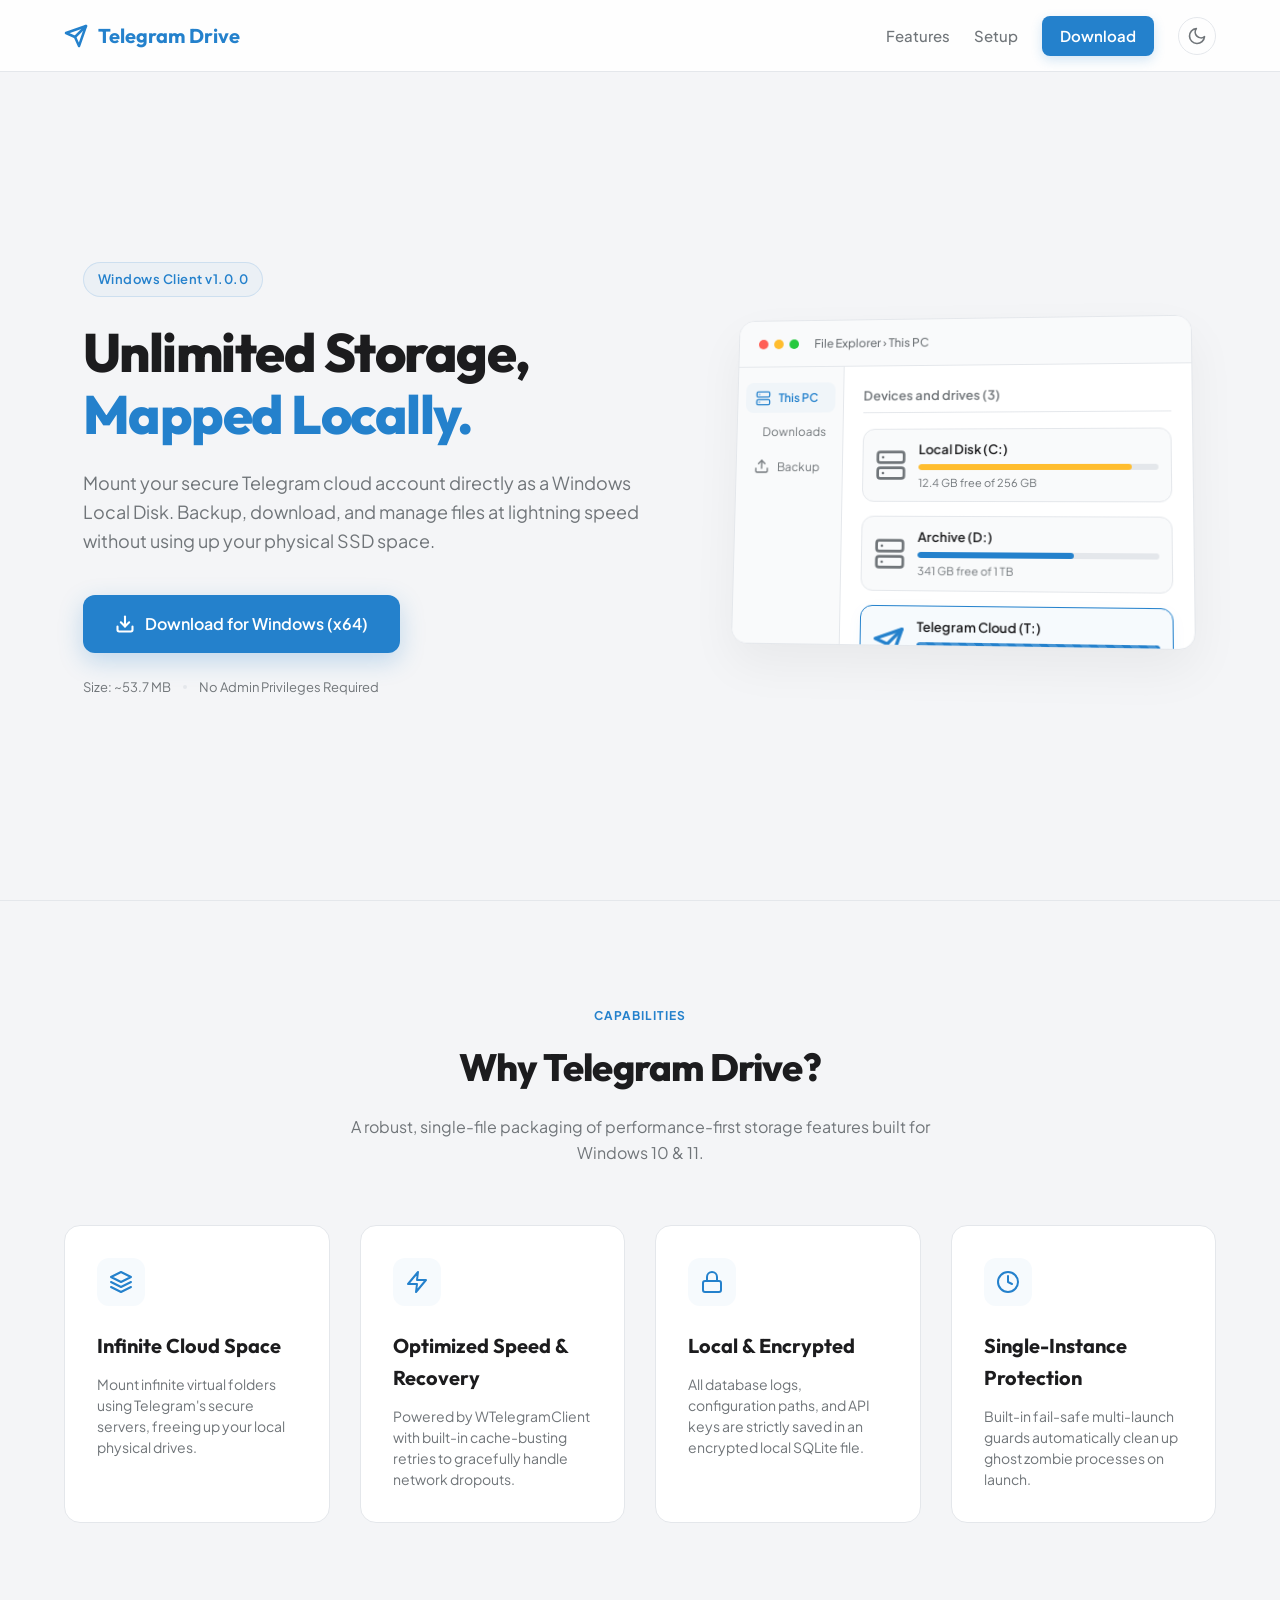
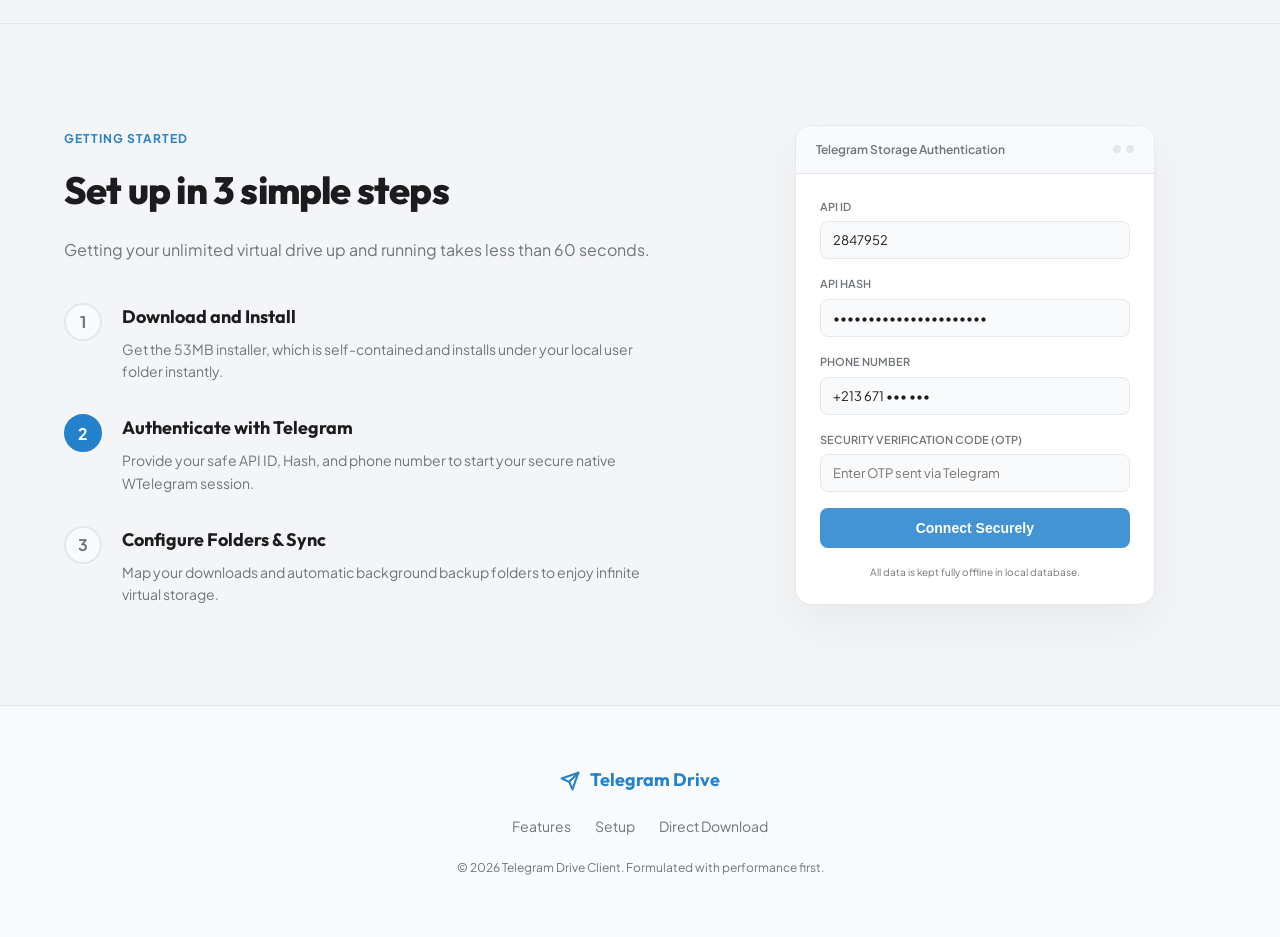
==== Web/index.html @ bbbfc218 "feat: add Telegram Drive source code, installer script, and web landing page" ====
<!DOCTYPE html>
<html lang="en">
<head>
    <meta charset="UTF-8">
    <meta name="viewport" content="width=device-width, initial-scale=1.0">
    <title>Telegram Drive — Unlimited Virtual Hard Drive</title>
    <meta name="description" content="Mount your Telegram cloud storage as a virtual local drive on Windows. Save disk space with high-speed, secure, and unlimited cloud storage.">
    <!-- Google Fonts -->
    <link rel="preconnect" href="https://fonts.googleapis.com">
    <link rel="preconnect" href="https://fonts.gstatic.com" crossorigin>
    <link href="https://fonts.googleapis.com/css2?family=Outfit:wght@300;400;500;600;700;800&family=Plus+Jakarta+Sans:wght@300;400;500;600;700;800&display=swap" rel="stylesheet">
    <!-- Stylesheet -->
    <link rel="stylesheet" href="style.css">
</head>
<body class="dark-theme">
    <!-- Navigation Bar -->
    <nav class="navbar" id="navbar">
        <div class="nav-container">
            <a href="#" class="nav-logo" id="nav-logo">
                <svg viewBox="0 0 24 24" width="24" height="24" fill="none" stroke="currentColor" stroke-width="2.5" stroke-linecap="round" stroke-linejoin="round">
                    <line x1="22" y1="2" x2="11" y2="13"></line>
                    <polygon points="22 2 15 22 11 13 2 9 22 2"></polygon>
                </svg>
                <span>Telegram Drive</span>
            </a>
            <div class="nav-links">
                <a href="#features">Features</a>
                <a href="#setup">Setup</a>
                <a href="../Installer/TelegramDriveSetup.exe" class="nav-btn" id="nav-download-btn">Download</a>
                <button class="theme-toggle" id="theme-toggle-btn" aria-label="Toggle Theme">
                    <!-- Sun Icon -->
                    <svg class="sun-icon" viewBox="0 0 24 24" width="20" height="20" fill="none" stroke="currentColor" stroke-width="2" stroke-linecap="round" stroke-linejoin="round">
                        <circle cx="12" cy="12" r="5"></circle>
                        <line x1="12" y1="1" x2="12" y2="3"></line>
                        <line x1="12" y1="21" x2="12" y2="23"></line>
                        <line x1="4.22" y1="4.22" x2="5.64" y2="5.64"></line>
                        <line x1="18.36" y1="18.36" x2="19.78" y2="19.78"></line>
                        <line x1="1" y1="12" x2="3" y2="12"></line>
                        <line x1="21" y1="12" x2="23" y2="12"></line>
                        <line x1="4.22" y1="19.78" x2="5.64" y2="18.36"></line>
                        <line x1="18.36" y1="5.64" x2="19.78" y2="4.22"></line>
                    </svg>
                    <!-- Moon Icon -->
                    <svg class="moon-icon" viewBox="0 0 24 24" width="20" height="20" fill="none" stroke="currentColor" stroke-width="2" stroke-linecap="round" stroke-linejoin="round">
                        <path d="M21 12.79A9 9 0 1 1 11.21 3 7 7 0 0 0 21 12.79z"></path>
                    </svg>
                </button>
            </div>
        </div>
    </nav>

    <!-- Hero Section -->
    <header class="hero-section">
        <div class="hero-container">
            <div class="hero-content">
                <span class="hero-badge">Windows Client v1.0.0</span>
                <h1 class="hero-title">Unlimited Storage, <br><span class="highlight">Mapped Locally.</span></h1>
                <p class="hero-description">
                    Mount your secure Telegram cloud account directly as a Windows Local Disk. Backup, download, and manage files at lightning speed without using up your physical SSD space.
                </p>
                <div class="hero-actions">
                    <a href="../Installer/TelegramDriveSetup.exe" class="primary-btn" id="hero-download-btn">
                        <svg viewBox="0 0 24 24" width="20" height="20" fill="none" stroke="currentColor" stroke-width="2.5" stroke-linecap="round" stroke-linejoin="round">
                            <path d="M21 15v4a2 2 0 0 1-2 2H5a2 2 0 0 1-2-2v-4"></path>
                            <polyline points="7 10 12 15 17 10"></polyline>
                            <line x1="12" y1="15" x2="12" y2="3"></line>
                        </svg>
                        Download for Windows (x64)
                    </a>
                </div>
                <div class="hero-meta">
                    <span>Size: ~53.7 MB</span>
                    <span class="meta-dot"></span>
                    <span>No Admin Privileges Required</span>
                </div>
            </div>

            <!-- Virtual Disk Visual Representation -->
            <div class="hero-visual">
                <div class="explorer-card">
                    <div class="explorer-header">
                        <div class="window-controls">
                            <span class="dot red"></span>
                            <span class="dot yellow"></span>
                            <span class="dot green"></span>
                        </div>
                        <div class="explorer-title">File Explorer &rsaquo; This PC</div>
                    </div>
                    <div class="explorer-body">
                        <!-- Sidebar -->
                        <div class="explorer-sidebar">
                            <div class="sidebar-item active">
                                <svg viewBox="0 0 24 24" width="16" height="16" fill="none" stroke="currentColor" stroke-width="2" stroke-linecap="round" stroke-linejoin="round"><rect x="2" y="2" width="20" height="8" rx="2" ry="2"></rect><rect x="2" y="14" width="20" height="8" rx="2" ry="2"></rect><line x1="6" y1="6" x2="6.01" y2="6"></line><line x1="6" y1="18" x2="6.01" y2="18"></line></svg>
                                <span>This PC</span>
                            </div>
                            <div class="sidebar-item">
                                <svg viewBox="0 0 24 24" width="16" height="16" fill="none" stroke="currentColor" stroke-width="2" stroke-linecap="round" stroke-linejoin="round"><path d="M22 19a2 2 0 0 1-2 2H4a2 2 0 0 1-2-2V5a2 2 0 0 1 2-2h5l2 3h9a2 2 0 0 1 2 2z"></path></svg>
                                <span>Downloads</span>
                            </div>
                            <div class="sidebar-item">
                                <svg viewBox="0 0 24 24" width="16" height="16" fill="none" stroke="currentColor" stroke-width="2" stroke-linecap="round" stroke-linejoin="round"><path d="M21 15v4a2 2 0 0 1-2 2H5a2 2 0 0 1-2-2v-4"></path><polyline points="17 8 12 3 7 8"></polyline><line x1="12" y1="3" x2="12" y2="15"></line></svg>
                                <span>Backup</span>
                            </div>
                        </div>
                        <!-- Main Panel -->
                        <div class="explorer-main">
                            <div class="section-title">Devices and drives (3)</div>
                            <div class="drives-grid">
                                <!-- Local Disk C -->
                                <div class="drive-item">
                                    <div class="drive-icon">
                                        <svg viewBox="0 0 24 24" width="32" height="32" fill="none" stroke="currentColor" stroke-width="2" stroke-linecap="round" stroke-linejoin="round"><rect x="2" y="2" width="20" height="8" rx="2" ry="2"></rect><rect x="2" y="14" width="20" height="8" rx="2" ry="2"></rect><line x1="6" y1="6" x2="6.01" y2="6"></line><line x1="6" y1="18" x2="6.01" y2="18"></line></svg>
                                    </div>
                                    <div class="drive-details">
                                        <span class="drive-name">Local Disk (C:)</span>
                                        <div class="progress-bar">
                                            <div class="progress-fill warning" style="width: 89%;"></div>
                                        </div>
                                        <span class="drive-capacity">12.4 GB free of 256 GB</span>
                                    </div>
                                </div>
                                <!-- Local Disk D -->
                                <div class="drive-item">
                                    <div class="drive-icon">
                                        <svg viewBox="0 0 24 24" width="32" height="32" fill="none" stroke="currentColor" stroke-width="2" stroke-linecap="round" stroke-linejoin="round"><rect x="2" y="2" width="20" height="8" rx="2" ry="2"></rect><rect x="2" y="14" width="20" height="8" rx="2" ry="2"></rect><line x1="6" y1="6" x2="6.01" y2="6"></line><line x1="6" y1="18" x2="6.01" y2="18"></line></svg>
                                    </div>
                                    <div class="drive-details">
                                        <span class="drive-name">Archive (D:)</span>
                                        <div class="progress-bar">
                                            <div class="progress-fill" style="width: 65%;"></div>
                                        </div>
                                        <span class="drive-capacity">341 GB free of 1 TB</span>
                                    </div>
                                </div>
                                <!-- Telegram Drive (T:) -->
                                <div class="drive-item highlighted">
                                    <div class="drive-icon pulse">
                                        <svg viewBox="0 0 24 24" width="32" height="32" fill="none" stroke="currentColor" stroke-width="2.5" stroke-linecap="round" stroke-linejoin="round">
                                            <line x1="22" y1="2" x2="11" y2="13"></line>
                                            <polygon points="22 2 15 22 11 13 2 9 22 2"></polygon>
                                        </svg>
                                    </div>
                                    <div class="drive-details">
                                        <span class="drive-name">Telegram Cloud (T:)</span>
                                        <div class="progress-bar infinite">
                                            <div class="progress-fill info" style="width: 100%;"></div>
                                        </div>
                                        <span class="drive-capacity">Unlimited Free Storage</span>
                                    </div>
                                </div>
                            </div>
                        </div>
                    </div>
                </div>
            </div>
        </div>
    </header>

    <!-- Features Section -->
    <section class="features-section" id="features">
        <div class="container">
            <div class="section-header">
                <span class="section-badge">Capabilities</span>
                <h2 class="section-title-large">Why Telegram Drive?</h2>
                <p class="section-description">A robust, single-file packaging of performance-first storage features built for Windows 10 & 11.</p>
            </div>
            <div class="features-grid">
                <!-- Feature 1 -->
                <div class="feature-card">
                    <div class="feature-icon">
                        <svg viewBox="0 0 24 24" width="24" height="24" fill="none" stroke="currentColor" stroke-width="2" stroke-linecap="round" stroke-linejoin="round"><polygon points="12 2 2 7 12 12 22 7 12 2"></polygon><polyline points="2 17 12 22 22 17"></polyline><polyline points="2 12 12 17 22 12"></polyline></svg>
                    </div>
                    <h3>Infinite Cloud Space</h3>
                    <p>Mount infinite virtual folders using Telegram's secure servers, freeing up your local physical drives.</p>
                </div>
                <!-- Feature 2 -->
                <div class="feature-card">
                    <div class="feature-icon">
                        <svg viewBox="0 0 24 24" width="24" height="24" fill="none" stroke="currentColor" stroke-width="2" stroke-linecap="round" stroke-linejoin="round"><path d="M13 2L3 14h9l-1 8 10-12h-9l1-8z"></path></svg>
                    </div>
                    <h3>Optimized Speed & Recovery</h3>
                    <p>Powered by WTelegramClient with built-in cache-busting retries to gracefully handle network dropouts.</p>
                </div>
                <!-- Feature 3 -->
                <div class="feature-card">
                    <div class="feature-icon">
                        <svg viewBox="0 0 24 24" width="24" height="24" fill="none" stroke="currentColor" stroke-width="2" stroke-linecap="round" stroke-linejoin="round"><rect x="3" y="11" width="18" height="11" rx="2" ry="2"></rect><path d="M7 11V7a5 5 0 0 1 10 0v4"></path></svg>
                    </div>
                    <h3>Local & Encrypted</h3>
                    <p>All database logs, configuration paths, and API keys are strictly saved in an encrypted local SQLite file.</p>
                </div>
                <!-- Feature 4 -->
                <div class="feature-card">
                    <div class="feature-icon">
                        <svg viewBox="0 0 24 24" width="24" height="24" fill="none" stroke="currentColor" stroke-width="2" stroke-linecap="round" stroke-linejoin="round"><circle cx="12" cy="12" r="10"></circle><polyline points="12 6 12 12 16 14"></polyline></svg>
                    </div>
                    <h3>Single-Instance Protection</h3>
                    <p>Built-in fail-safe multi-launch guards automatically clean up ghost zombie processes on launch.</p>
                </div>
            </div>
        </div>
    </section>

    <!-- Setup Section -->
    <section class="setup-section" id="setup">
        <div class="container">
            <div class="setup-layout">
                <div class="setup-info">
                    <span class="section-badge">Getting Started</span>
                    <h2 class="section-title-large">Set up in 3 simple steps</h2>
                    <p class="section-description">Getting your unlimited virtual drive up and running takes less than 60 seconds.</p>
                    
                    <div class="steps-list">
                        <div class="step-item" data-step="1">
                            <div class="step-num">1</div>
                            <div class="step-text">
                                <h4>Download and Install</h4>
                                <p>Get the 53MB installer, which is self-contained and installs under your local user folder instantly.</p>
                            </div>
                        </div>
                        <div class="step-item" data-step="2">
                            <div class="step-num">2</div>
                            <div class="step-text">
                                <h4>Authenticate with Telegram</h4>
                                <p>Provide your safe API ID, Hash, and phone number to start your secure native WTelegram session.</p>
                            </div>
                        </div>
                        <div class="step-item" data-step="3">
                            <div class="step-num">3</div>
                            <div class="step-text">
                                <h4>Configure Folders & Sync</h4>
                                <p>Map your downloads and automatic background backup folders to enjoy infinite virtual storage.</p>
                            </div>
                        </div>
                    </div>
                </div>

                <div class="setup-preview">
                    <!-- Interactive C# Auth Dialog Mockup -->
                    <div class="auth-dialog-card">
                        <div class="dialog-header">
                            <span>Telegram Storage Authentication</span>
                            <div class="dialog-dots">
                                <span class="dot"></span>
                                <span class="dot"></span>
                            </div>
                        </div>
                        <div class="dialog-body">
                            <div class="input-group">
                                <label>API ID</label>
                                <input type="text" placeholder="1234567" disabled value="2847952">
                            </div>
                            <div class="input-group">
                                <label>API Hash</label>
                                <input type="password" placeholder="••••••••••••••••" disabled value="e3d9f0c29f98aaef28cfd8">
                            </div>
                            <div class="input-group">
                                <label>Phone Number</label>
                                <input type="text" placeholder="+1 234 56789" disabled value="+213 671 ••• •••">
                            </div>
                            <div class="input-group">
                                <label>Security Verification Code (OTP)</label>
                                <input type="text" placeholder="Enter OTP sent via Telegram" disabled>
                            </div>
                            <button class="dialog-btn" disabled>Connect Securely</button>
                            <span class="dialog-note">All data is kept fully offline in local database.</span>
                        </div>
                    </div>
                </div>
            </div>
        </div>
    </section>

    <!-- Footer -->
    <footer class="main-footer">
        <div class="container">
            <div class="footer-bottom">
                <div class="footer-brand">
                    <svg viewBox="0 0 24 24" width="20" height="20" fill="none" stroke="currentColor" stroke-width="2.5" stroke-linecap="round" stroke-linejoin="round">
                        <line x1="22" y1="2" x2="11" y2="13"></line>
                        <polygon points="22 2 15 22 11 13 2 9 22 2"></polygon>
                    </svg>
                    <span>Telegram Drive</span>
                </div>
                <div class="footer-links">
                    <a href="#features">Features</a>
                    <a href="#setup">Setup</a>
                    <a href="../Installer/TelegramDriveSetup.exe">Direct Download</a>
                </div>
                <p class="copyright">&copy; 2026 Telegram Drive Client. Formulated with performance first.</p>
            </div>
        </div>
    </footer>

    <!-- Scripts -->
    <script src="app.js"></script>
</body>
</html>
---- Web/style.css ----
/* Telegram Drive Web Client Style
   Design System Formulation - Vanilla CSS
*/

/* Core Custom Variables */
:root {
    /* Transition speed */
    --transition-speed: 0.3s;
    --border-radius-lg: 16px;
    --border-radius-md: 12px;
    --border-radius-sm: 8px;
    --font-heading: 'Outfit', sans-serif;
    --font-body: 'Plus Jakarta Sans', sans-serif;
}

/* Light Mode Theme Parameters */
body.light-theme {
    --primary-color: #2481CC;
    --primary-hover: #1F71B3;
    --bg-color: #F4F5F7;
    --bg-card: #FFFFFF;
    --bg-sidebar: #F9FAFB;
    --text-primary: #1C1C1E;
    --text-secondary: #707579;
    --border-color: #E4E7EB;
    --highlight-border: rgba(36, 129, 204, 0.15);
    --highlight-bg: rgba(36, 129, 204, 0.04);
    --shadow-color: rgba(0, 0, 0, 0.05);
    --shadow-hover: rgba(0, 0, 0, 0.08);
    --glass-bg: rgba(255, 255, 255, 0.85);
}

/* Dark Mode Theme Parameters (Active by default) */
body.dark-theme {
    --primary-color: #2481CC;
    --primary-hover: #2FA5FF;
    --bg-color: #0E1621;
    --bg-card: #17212B;
    --bg-sidebar: #101921;
    --text-primary: #F5F6F7;
    --text-secondary: #7F8C99;
    --border-color: #242F3D;
    --highlight-border: rgba(36, 129, 204, 0.3);
    --highlight-bg: rgba(36, 129, 204, 0.1);
    --shadow-color: rgba(0, 0, 0, 0.2);
    --shadow-hover: rgba(0, 0, 0, 0.35);
    --glass-bg: rgba(14, 22, 33, 0.85);
}

/* Global Reset */
* {
    margin: 0;
    padding: 0;
    box-sizing: border-box;
    scroll-behavior: smooth;
}

body {
    background-color: var(--bg-color);
    color: var(--text-primary);
    font-family: var(--font-body);
    line-height: 1.6;
    overflow-x: hidden;
    transition: background-color var(--transition-speed) ease, color var(--transition-speed) ease;
}

.container {
    width: 100%;
    max-width: 1200px;
    margin: 0 auto;
    padding: 0 24px;
}

/* Navigation Bar */
.navbar {
    position: fixed;
    top: 0;
    left: 0;
    right: 0;
    z-index: 1000;
    background-color: var(--glass-bg);
    backdrop-filter: blur(12px);
    -webkit-backdrop-filter: blur(12px);
    border-bottom: 1px solid var(--border-color);
    transition: background-color var(--transition-speed) ease, border-color var(--transition-speed) ease;
}

.nav-container {
    display: flex;
    justify-content: space-between;
    align-items: center;
    height: 72px;
    max-width: 1200px;
    margin: 0 auto;
    padding: 0 24px;
}

.nav-logo {
    display: flex;
    align-items: center;
    gap: 10px;
    text-decoration: none;
    color: var(--primary-color);
    font-family: var(--font-heading);
    font-weight: 700;
    font-size: 20px;
    transition: transform 0.2s ease;
}

.nav-logo:hover {
    transform: scale(1.02);
}

.nav-links {
    display: flex;
    align-items: center;
    gap: 24px;
}

.nav-links a {
    text-decoration: none;
    color: var(--text-secondary);
    font-weight: 500;
    font-size: 15px;
    transition: color var(--transition-speed) ease;
}

.nav-links a:hover {
    color: var(--primary-color);
}

.nav-btn {
    background-color: var(--primary-color);
    color: #FFFFFF !important;
    padding: 8px 18px;
    border-radius: var(--border-radius-sm);
    font-weight: 600 !important;
    box-shadow: 0 4px 12px rgba(36, 129, 204, 0.2);
    transition: background-color 0.2s ease, transform 0.2s ease, box-shadow 0.2s ease !important;
}

.nav-btn:hover {
    background-color: var(--primary-hover);
    transform: translateY(-1px);
    box-shadow: 0 6px 16px rgba(36, 129, 204, 0.35);
}

/* Theme Toggle Button */
.theme-toggle {
    background: none;
    border: 1px solid var(--border-color);
    color: var(--text-secondary);
    width: 38px;
    height: 38px;
    border-radius: 50%;
    cursor: pointer;
    display: flex;
    align-items: center;
    justify-content: center;
    transition: border-color var(--transition-speed) ease, color var(--transition-speed) ease, background-color 0.2s ease;
}

.theme-toggle:hover {
    background-color: var(--highlight-bg);
    border-color: var(--primary-color);
    color: var(--primary-color);
}

body.dark-theme .sun-icon {
    display: block;
}
body.dark-theme .moon-icon {
    display: none;
}
body.light-theme .sun-icon {
    display: none;
}
body.light-theme .moon-icon {
    display: block;
}

/* Hero Section */
.hero-section {
    padding-top: 140px;
    padding-bottom: 80px;
    display: flex;
    align-items: center;
    min-height: 100vh;
}

.hero-container {
    display: grid;
    grid-template-columns: 1.1fr 0.9fr;
    gap: 60px;
    align-items: center;
    max-width: 1200px;
    margin: 0 auto;
    padding: 0 24px;
}

.hero-content {
    max-width: 580px;
}

.hero-badge {
    display: inline-block;
    background-color: var(--highlight-bg);
    border: 1px solid var(--highlight-border);
    color: var(--primary-color);
    padding: 6px 14px;
    border-radius: 50px;
    font-size: 13px;
    font-weight: 600;
    margin-bottom: 24px;
    letter-spacing: 0.5px;
}

.hero-title {
    font-family: var(--font-heading);
    font-size: 54px;
    font-weight: 800;
    line-height: 1.15;
    letter-spacing: -1.5px;
    margin-bottom: 24px;
}

.hero-title .highlight {
    color: var(--primary-color);
}

.hero-description {
    font-size: 18px;
    color: var(--text-secondary);
    margin-bottom: 40px;
    font-weight: 400;
}

.hero-actions {
    display: flex;
    gap: 16px;
    margin-bottom: 24px;
}

.primary-btn {
    display: inline-flex;
    align-items: center;
    gap: 10px;
    background-color: var(--primary-color);
    color: #FFFFFF;
    text-decoration: none;
    padding: 16px 32px;
    border-radius: var(--border-radius-md);
    font-size: 16px;
    font-weight: 600;
    box-shadow: 0 8px 24px rgba(36, 129, 204, 0.25);
    transition: background-color 0.2s ease, transform 0.2s ease, box-shadow 0.2s ease;
}

.primary-btn:hover {
    background-color: var(--primary-hover);
    transform: translateY(-2px);
    box-shadow: 0 12px 32px rgba(36, 129, 204, 0.4);
}

.hero-meta {
    display: flex;
    align-items: center;
    gap: 12px;
    color: var(--text-secondary);
    font-size: 13px;
}

.meta-dot {
    width: 4px;
    height: 4px;
    background-color: var(--border-color);
    border-radius: 50%;
}

/* Simulated Windows File Explorer UI */
.hero-visual {
    display: flex;
    justify-content: center;
    perspective: 1000px;
}

.explorer-card {
    width: 100%;
    max-width: 460px;
    background-color: var(--bg-card);
    border: 1px solid var(--border-color);
    border-radius: var(--border-radius-lg);
    box-shadow: 0 20px 48px var(--shadow-color);
    overflow: hidden;
    transform: rotateY(-5deg) rotateX(5deg);
    transition: transform 0.5s ease, box-shadow 0.5s ease, border-color var(--transition-speed) ease;
}

.explorer-card:hover {
    transform: rotateY(0deg) rotateX(0deg) scale(1.02);
    box-shadow: 0 28px 64px var(--shadow-hover);
}

.explorer-header {
    background-color: var(--bg-sidebar);
    padding: 14px 20px;
    display: flex;
    align-items: center;
    border-bottom: 1px solid var(--border-color);
    gap: 16px;
}

.window-controls {
    display: flex;
    gap: 6px;
}

.window-controls .dot {
    width: 10px;
    height: 10px;
    border-radius: 50%;
}

.window-controls .dot.red { background-color: #FF5F56; }
.window-controls .dot.yellow { background-color: #FFBD2E; }
.window-controls .dot.green { background-color: #27C93F; }

.explorer-title {
    font-size: 12px;
    color: var(--text-secondary);
    font-weight: 500;
}

.explorer-body {
    display: grid;
    grid-template-columns: 110px 1fr;
    height: 280px;
}

.explorer-sidebar {
    background-color: var(--bg-sidebar);
    border-right: 1px solid var(--border-color);
    padding: 16px 8px;
    display: flex;
    flex-direction: column;
    gap: 4px;
}

.sidebar-item {
    display: flex;
    align-items: center;
    gap: 8px;
    padding: 6px 10px;
    border-radius: var(--border-radius-sm);
    font-size: 12px;
    color: var(--text-secondary);
    cursor: pointer;
}

.sidebar-item.active {
    background-color: var(--highlight-bg);
    color: var(--primary-color);
    font-weight: 600;
}

.explorer-main {
    padding: 20px;
    display: flex;
    flex-direction: column;
    gap: 16px;
}

.section-title {
    font-size: 13px;
    font-weight: 600;
    color: var(--text-secondary);
    border-bottom: 1px solid var(--border-color);
    padding-bottom: 6px;
}

.drives-grid {
    display: flex;
    flex-direction: column;
    gap: 14px;
}

.drive-item {
    display: flex;
    align-items: center;
    gap: 12px;
    padding: 10px 12px;
    border: 1px solid var(--border-color);
    border-radius: var(--border-radius-md);
    background-color: var(--bg-sidebar);
    transition: transform 0.2s ease, border-color var(--transition-speed) ease;
}

.drive-item:hover {
    transform: translateX(4px);
}

.drive-item.highlighted {
    border-color: var(--primary-color);
    background-color: var(--highlight-bg);
    box-shadow: 0 4px 16px var(--highlight-bg);
}

.drive-icon {
    color: var(--text-secondary);
    display: flex;
    align-items: center;
    justify-content: center;
}

.drive-item.highlighted .drive-icon {
    color: var(--primary-color);
}

.drive-details {
    flex-grow: 1;
    display: flex;
    flex-direction: column;
    gap: 4px;
}

.drive-name {
    font-size: 13px;
    font-weight: 600;
}

.progress-bar {
    width: 100%;
    height: 6px;
    background-color: var(--border-color);
    border-radius: 10px;
    overflow: hidden;
}

.progress-fill {
    height: 100%;
    background-color: var(--primary-color);
    border-radius: 10px;
}

.progress-fill.warning {
    background-color: #FFBD2E;
}

.progress-fill.info {
    background-color: var(--primary-color);
}

.drive-capacity {
    font-size: 11px;
    color: var(--text-secondary);
}

/* Animations */
@keyframes pulseGlow {
    0% { transform: scale(1); opacity: 0.9; }
    50% { transform: scale(1.08); opacity: 1; }
    100% { transform: scale(1); opacity: 0.9; }
}

.pulse {
    animation: pulseGlow 2.5s infinite ease-in-out;
}

.progress-bar.infinite .progress-fill {
    animation: loadingStrip 2.5s infinite linear;
    background-image: linear-gradient(
        45deg,
        rgba(255, 255, 255, 0.15) 25%,
        transparent 25%,
        transparent 50%,
        rgba(255, 255, 255, 0.15) 50%,
        rgba(255, 255, 255, 0.15) 75%,
        transparent 75%,
        transparent
    );
    background-size: 1rem 1rem;
}

@keyframes loadingStrip {
    from { background-position: 0 0; }
    to { background-position: 1rem 0; }
}

/* Features Section */
.features-section {
    padding: 100px 0;
    border-top: 1px solid var(--border-color);
}

.section-header {
    text-align: center;
    max-width: 600px;
    margin: 0 auto 60px;
}

.section-badge {
    font-size: 12px;
    font-weight: 700;
    color: var(--primary-color);
    text-transform: uppercase;
    letter-spacing: 1px;
    margin-bottom: 12px;
    display: inline-block;
}

.section-title-large {
    font-family: var(--font-heading);
    font-size: 38px;
    font-weight: 800;
    letter-spacing: -0.8px;
    margin-bottom: 16px;
}

.section-description {
    color: var(--text-secondary);
    font-size: 16px;
}

.features-grid {
    display: grid;
    grid-template-columns: repeat(auto-fit, minmax(250px, 1fr));
    gap: 30px;
}

.feature-card {
    background-color: var(--bg-card);
    border: 1px solid var(--border-color);
    border-radius: var(--border-radius-lg);
    padding: 32px;
    transition: transform 0.3s cubic-bezier(0.16, 1, 0.3, 1), box-shadow 0.3s cubic-bezier(0.16, 1, 0.3, 1), border-color var(--transition-speed) ease;
}

.feature-card:hover {
    transform: translateY(-6px);
    box-shadow: 0 16px 36px var(--shadow-hover);
    border-color: var(--primary-color);
}

.feature-icon {
    width: 48px;
    height: 48px;
    background-color: var(--highlight-bg);
    border-radius: var(--border-radius-md);
    color: var(--primary-color);
    display: flex;
    align-items: center;
    justify-content: center;
    margin-bottom: 24px;
}

.feature-card h3 {
    font-family: var(--font-heading);
    font-size: 20px;
    font-weight: 700;
    margin-bottom: 12px;
}

.feature-card p {
    color: var(--text-secondary);
    font-size: 14px;
    line-height: 1.5;
}

/* Setup Steps Section */
.setup-section {
    padding: 100px 0;
    border-top: 1px solid var(--border-color);
}

.setup-layout {
    display: grid;
    grid-template-columns: 1.1fr 0.9fr;
    gap: 80px;
    align-items: center;
}

.steps-list {
    margin-top: 40px;
    display: flex;
    flex-direction: column;
    gap: 32px;
}

.step-item {
    display: flex;
    gap: 20px;
    cursor: pointer;
}

.step-num {
    flex-shrink: 0;
    width: 38px;
    height: 38px;
    border-radius: 50%;
    background-color: var(--bg-sidebar);
    border: 2px solid var(--border-color);
    display: flex;
    align-items: center;
    justify-content: center;
    font-weight: 700;
    color: var(--text-secondary);
    transition: background-color 0.2s ease, border-color 0.2s ease, color 0.2s ease;
}

.step-item.active .step-num {
    background-color: var(--primary-color);
    border-color: var(--primary-color);
    color: #FFFFFF;
}

.step-text h4 {
    font-family: var(--font-heading);
    font-size: 18px;
    font-weight: 700;
    margin-bottom: 6px;
}

.step-text p {
    color: var(--text-secondary);
    font-size: 14px;
}

/* Authentication Interactive C# Window Mockup */
.setup-preview {
    display: flex;
    justify-content: center;
}

.auth-dialog-card {
    width: 100%;
    max-width: 360px;
    background-color: var(--bg-card);
    border: 1px solid var(--border-color);
    border-radius: var(--border-radius-lg);
    box-shadow: 0 20px 48px var(--shadow-color);
    overflow: hidden;
    transition: border-color var(--transition-speed) ease;
}

.dialog-header {
    background-color: var(--bg-sidebar);
    border-bottom: 1px solid var(--border-color);
    padding: 14px 20px;
    display: flex;
    justify-content: space-between;
    align-items: center;
    font-size: 12px;
    font-weight: 600;
    color: var(--text-secondary);
}

.dialog-dots {
    display: flex;
    gap: 5px;
}

.dialog-dots .dot {
    width: 8px;
    height: 8px;
    background-color: var(--border-color);
    border-radius: 50%;
}

.dialog-body {
    padding: 24px;
    display: flex;
    flex-direction: column;
    gap: 16px;
}

.input-group {
    display: flex;
    flex-direction: column;
    gap: 6px;
}

.input-group label {
    font-size: 11px;
    font-weight: 600;
    color: var(--text-secondary);
    text-transform: uppercase;
}

.input-group input {
    background-color: var(--bg-sidebar);
    border: 1px solid var(--border-color);
    color: var(--text-primary);
    padding: 10px 12px;
    border-radius: var(--border-radius-sm);
    font-family: inherit;
    font-size: 13px;
    outline: none;
    transition: border-color 0.2s ease;
}

.dialog-btn {
    background-color: var(--primary-color);
    color: #FFFFFF;
    border: none;
    padding: 12px;
    border-radius: var(--border-radius-sm);
    font-weight: 600;
    font-size: 14px;
    cursor: not-allowed;
    opacity: 0.85;
}

.dialog-note {
    font-size: 10px;
    color: var(--text-secondary);
    text-align: center;
}

/* Footer styling */
.main-footer {
    border-top: 1px solid var(--border-color);
    padding: 60px 0;
    background-color: var(--bg-sidebar);
}

.footer-bottom {
    display: flex;
    flex-direction: column;
    align-items: center;
    gap: 20px;
}

.footer-brand {
    display: flex;
    align-items: center;
    gap: 10px;
    color: var(--primary-color);
    font-family: var(--font-heading);
    font-weight: 700;
    font-size: 18px;
}

.footer-links {
    display: flex;
    gap: 24px;
}

.footer-links a {
    text-decoration: none;
    color: var(--text-secondary);
    font-size: 14px;
    transition: color 0.2s ease;
}

.footer-links a:hover {
    color: var(--primary-color);
}

.copyright {
    font-size: 12px;
    color: var(--text-secondary);
    text-align: center;
}

/* Responsive Breakpoints */
@media (max-width: 991px) {
    .hero-container {
        grid-template-columns: 1fr;
        gap: 50px;
        text-align: center;
    }
    
    .hero-content {
        max-width: 100%;
        display: flex;
        flex-direction: column;
        align-items: center;
    }
    
    .hero-title {
        font-size: 44px;
    }
    
    .explorer-card {
        transform: none;
        max-width: 500px;
    }
    
    .explorer-card:hover {
        transform: scale(1.01);
    }
    
    .setup-layout {
        grid-template-columns: 1fr;
        gap: 60px;
    }
    
    .setup-preview {
        order: -1;
    }
}

@media (max-width: 576px) {
    .hero-title {
        font-size: 34px;
    }
    
    .hero-actions {
        flex-direction: column;
        width: 100%;
    }
    
    .primary-btn {
        width: 100%;
        justify-content: center;
    }
    
    .nav-links {
        gap: 14px;
    }
    
    .nav-links a:not(.nav-btn) {
        display: none;
    }
}
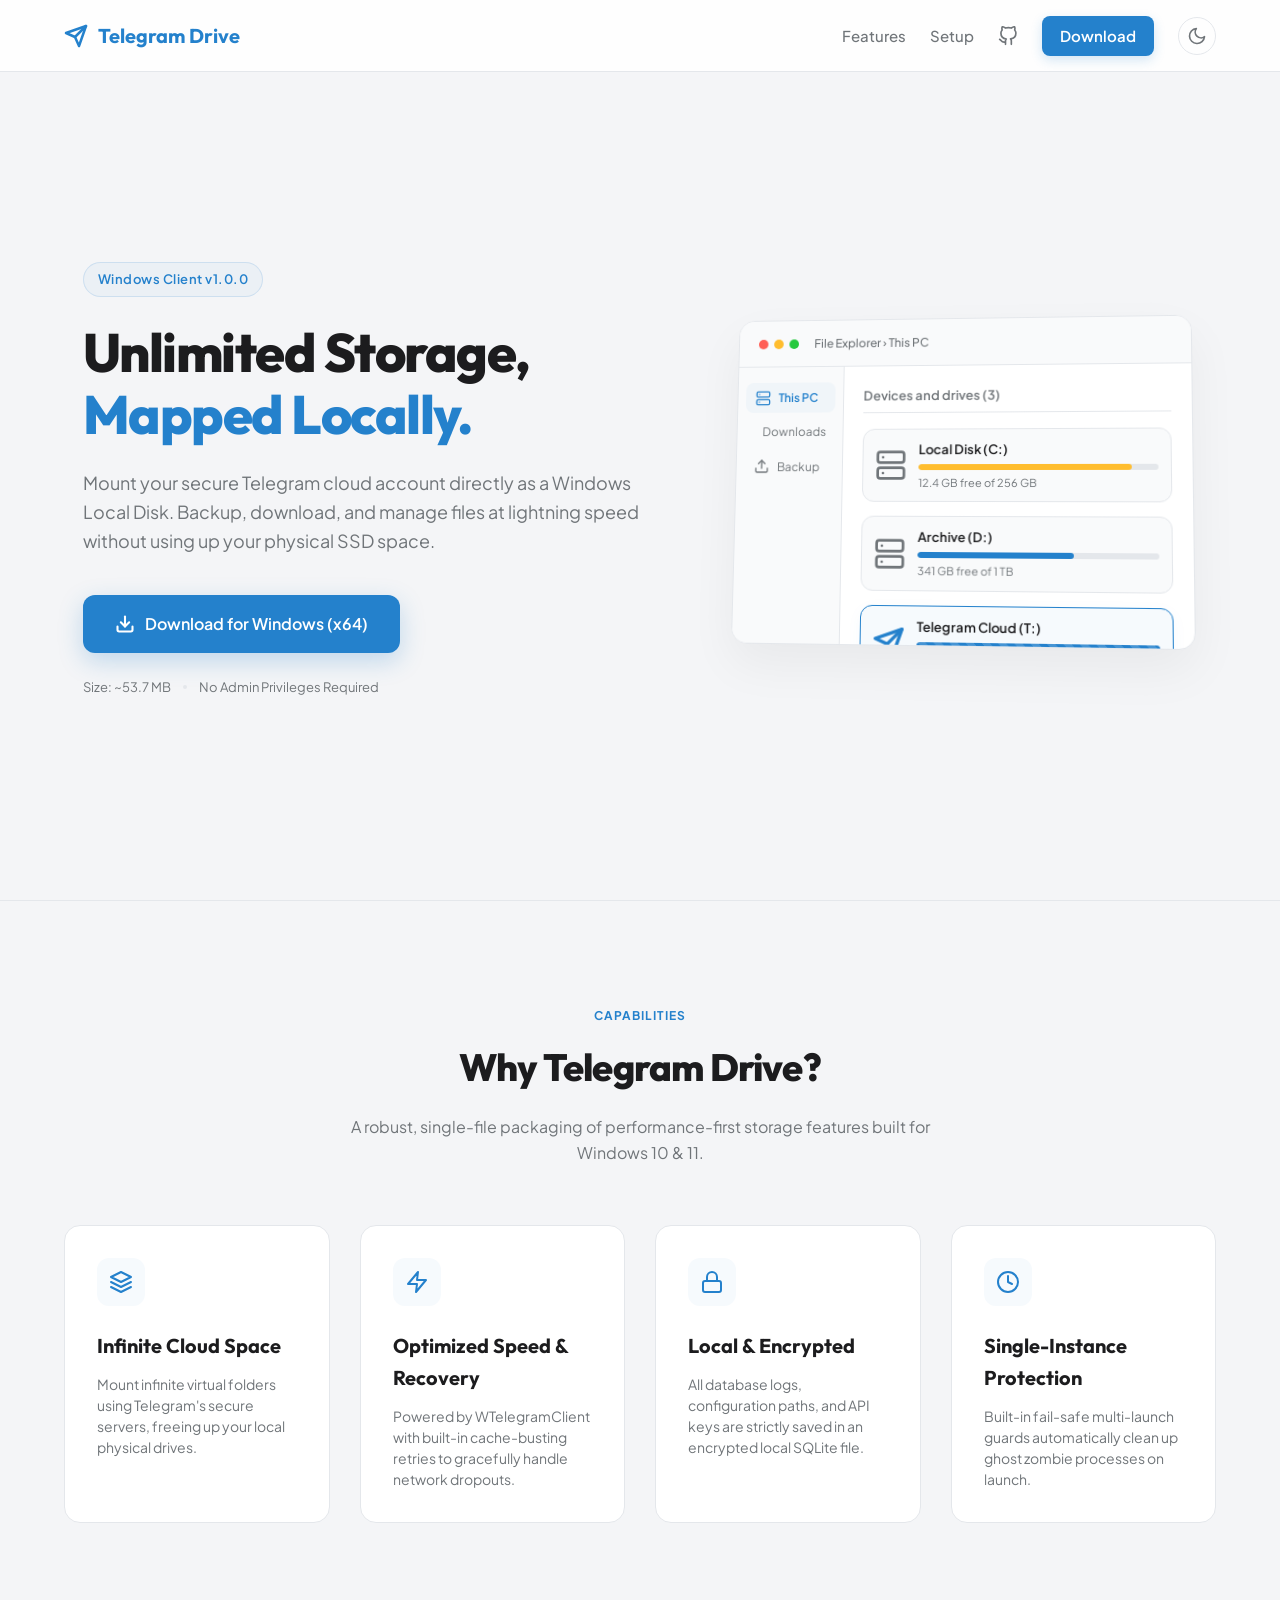
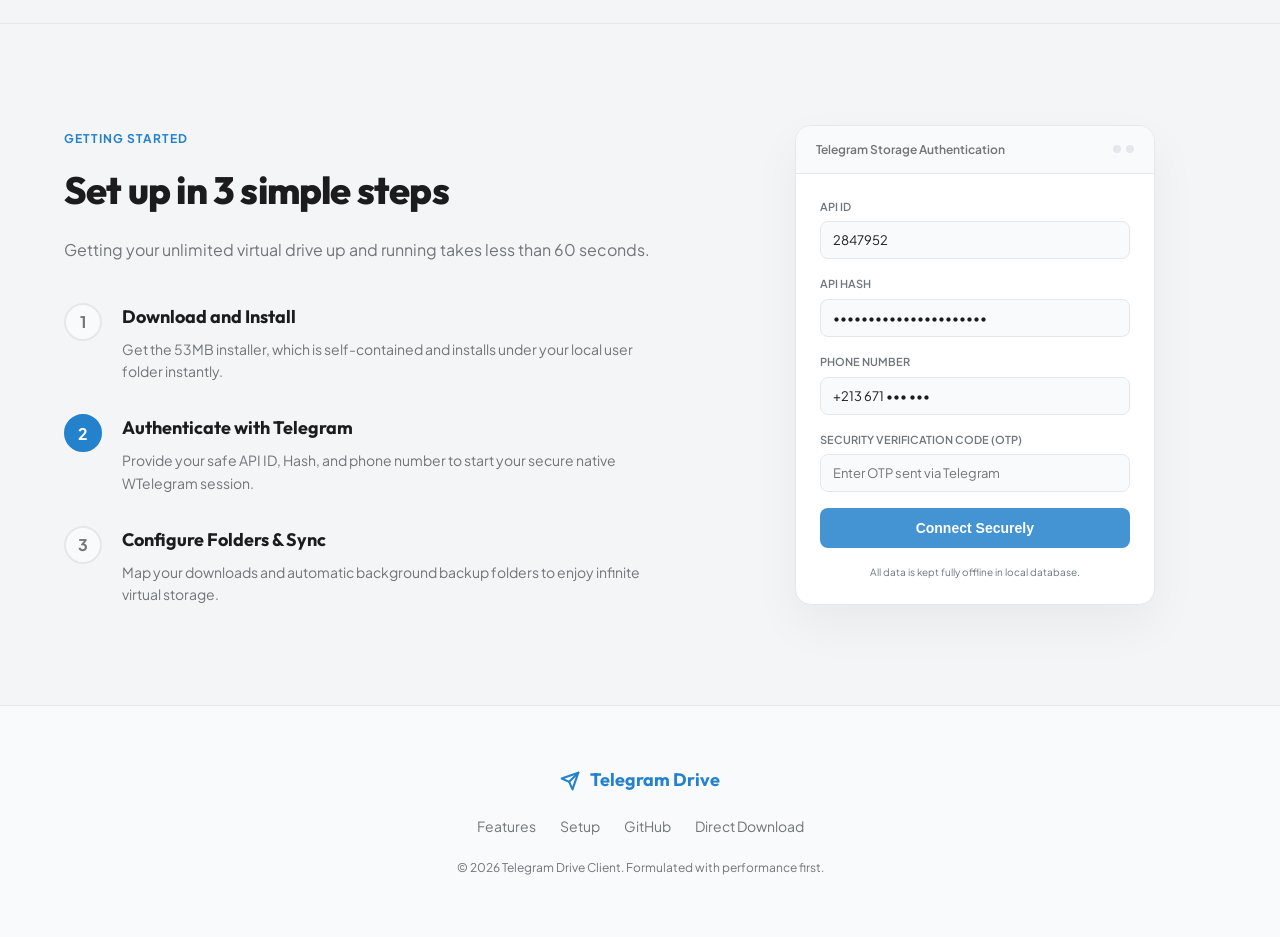
==== commit 6b07771e: "chore: add github links to landing page navbar and footer" ====
--- a/Web/index.html
+++ b/Web/index.html
@@ -26,7 +26,13 @@
             <div class="nav-links">
                 <a href="#features">Features</a>
                 <a href="#setup">Setup</a>
-                <a href="../Installer/TelegramDriveSetup.exe" class="nav-btn" id="nav-download-btn">Download</a>
+                <a href="https://github.com/hbouzourdaz/TG-Drive" target="_blank" rel="noopener" class="nav-github-link" aria-label="GitHub Repository">
+                    <!-- GitHub Icon -->
+                    <svg viewBox="0 0 24 24" width="20" height="20" fill="none" stroke="currentColor" stroke-width="2" stroke-linecap="round" stroke-linejoin="round">
+                        <path d="M9 19c-5 1.5-5-2.5-7-3m14 6v-3.87a3.37 3.37 0 0 0-.94-2.61c3.14-.35 6.44-1.54 6.44-7A5.44 5.44 0 0 0 20 4.77 5.07 5.07 0 0 0 19.91 1S18.73.65 16 2.48a13.38 13.38 0 0 0-7 0C6.27.65 5.09 1 5.09 1A5.07 5.07 0 0 0 5 4.77a5.44 5.44 0 0 0-1.5 3.78c0 5.42 3.3 6.61 6.44 7A3.37 3.37 0 0 0 9 18.13V22"></path>
+                    </svg>
+                </a>
+                <a href="https://github.com/hbouzourdaz/TG-Drive/releases/download/1.0.0/TelegramDriveSetup.exe" class="nav-btn" id="nav-download-btn">Download</a>
                 <button class="theme-toggle" id="theme-toggle-btn" aria-label="Toggle Theme">
                     <!-- Sun Icon -->
                     <svg class="sun-icon" viewBox="0 0 24 24" width="20" height="20" fill="none" stroke="currentColor" stroke-width="2" stroke-linecap="round" stroke-linejoin="round">
@@ -59,7 +65,7 @@
                     Mount your secure Telegram cloud account directly as a Windows Local Disk. Backup, download, and manage files at lightning speed without using up your physical SSD space.
                 </p>
                 <div class="hero-actions">
-                    <a href="../Installer/TelegramDriveSetup.exe" class="primary-btn" id="hero-download-btn">
+                    <a href="https://github.com/hbouzourdaz/TG-Drive/releases/download/1.0.0/TelegramDriveSetup.exe" class="primary-btn" id="hero-download-btn">
                         <svg viewBox="0 0 24 24" width="20" height="20" fill="none" stroke="currentColor" stroke-width="2.5" stroke-linecap="round" stroke-linejoin="round">
                             <path d="M21 15v4a2 2 0 0 1-2 2H5a2 2 0 0 1-2-2v-4"></path>
                             <polyline points="7 10 12 15 17 10"></polyline>
@@ -285,7 +291,8 @@
                 <div class="footer-links">
                     <a href="#features">Features</a>
                     <a href="#setup">Setup</a>
-                    <a href="../Installer/TelegramDriveSetup.exe">Direct Download</a>
+                    <a href="https://github.com/hbouzourdaz/TG-Drive" target="_blank" rel="noopener">GitHub</a>
+                    <a href="https://github.com/hbouzourdaz/TG-Drive/releases/download/1.0.0/TelegramDriveSetup.exe">Direct Download</a>
                 </div>
                 <p class="copyright">&copy; 2026 Telegram Drive Client. Formulated with performance first.</p>
             </div>
--- a/Web/style.css
+++ b/Web/style.css
@@ -145,6 +145,20 @@
     box-shadow: 0 6px 16px rgba(36, 129, 204, 0.35);
 }
 
+.nav-github-link {
+    display: inline-flex;
+    align-items: center;
+    justify-content: center;
+    color: var(--text-secondary) !important;
+    transition: color var(--transition-speed) ease, transform 0.2s ease !important;
+}
+
+.nav-github-link:hover {
+    color: var(--primary-color) !important;
+    transform: scale(1.1);
+}
+
+
 /* Theme Toggle Button */
 .theme-toggle {
     background: none;
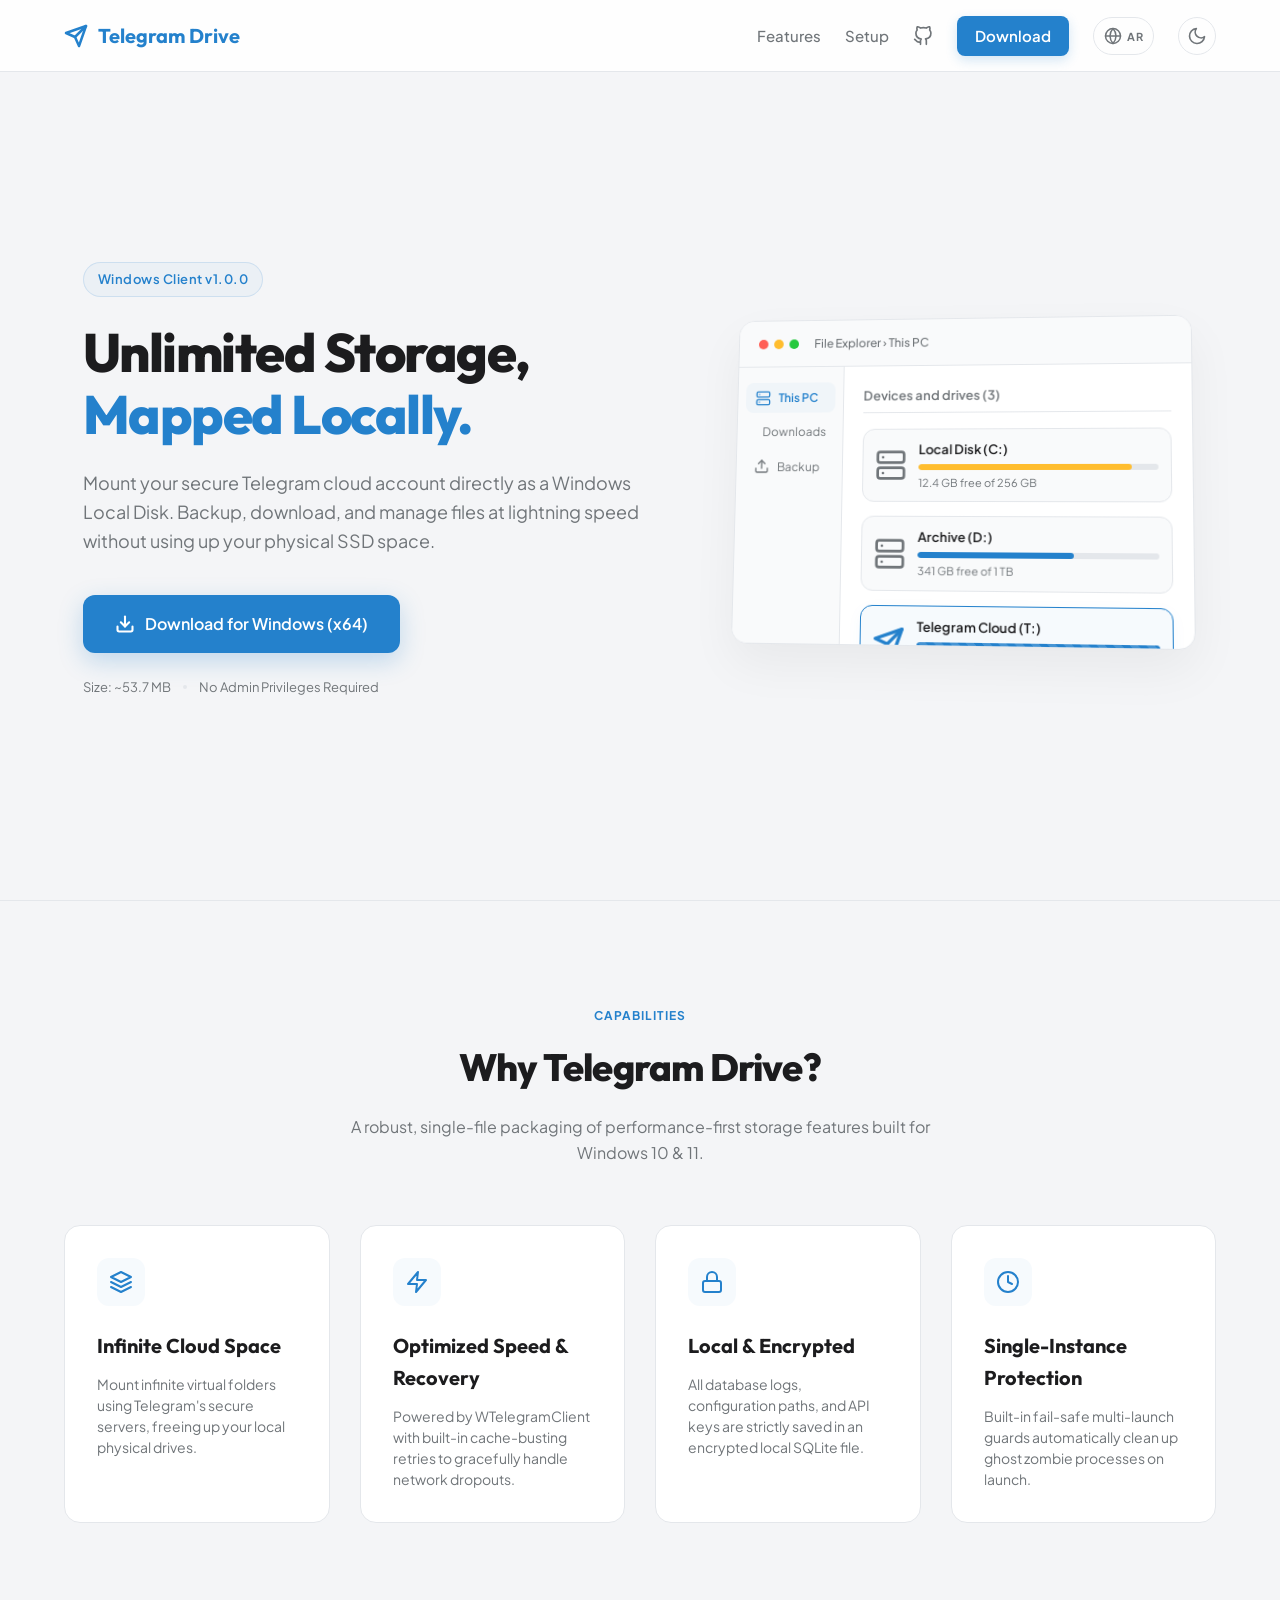
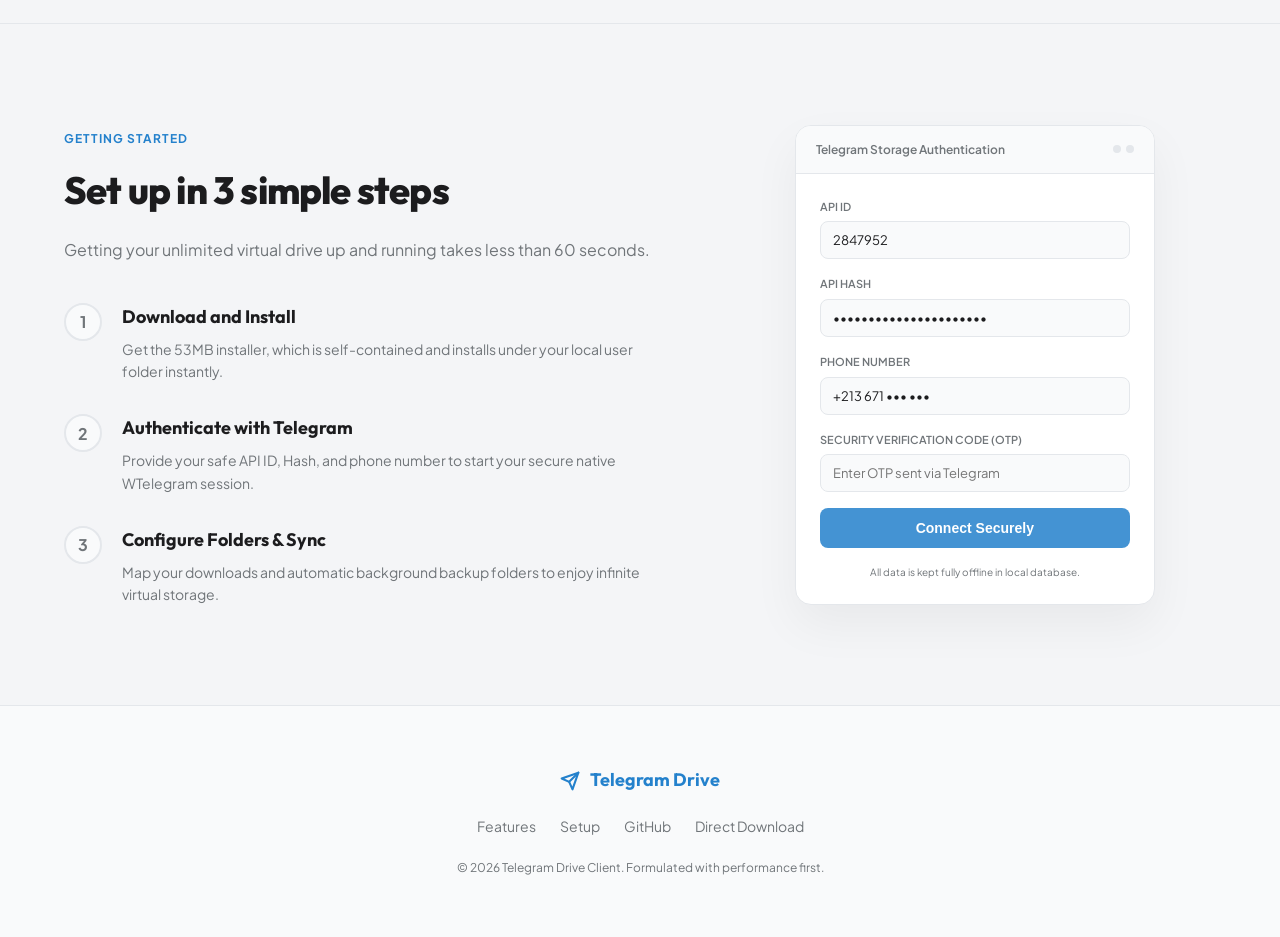
==== commit bfec91e6: "feat: add Arabic language localization and dynamic EN/AR toggler to website" ====
--- a/Web/index.html
+++ b/Web/index.html
@@ -8,7 +8,7 @@
     <!-- Google Fonts -->
     <link rel="preconnect" href="https://fonts.googleapis.com">
     <link rel="preconnect" href="https://fonts.gstatic.com" crossorigin>
-    <link href="https://fonts.googleapis.com/css2?family=Outfit:wght@300;400;500;600;700;800&family=Plus+Jakarta+Sans:wght@300;400;500;600;700;800&display=swap" rel="stylesheet">
+    <link href="https://fonts.googleapis.com/css2?family=Cairo:wght@300;400;500;600;700;800&family=Outfit:wght@300;400;500;600;700;800&family=Plus+Jakarta+Sans:wght@300;400;500;600;700;800&display=swap" rel="stylesheet">
     <!-- Stylesheet -->
     <link rel="stylesheet" href="style.css">
 </head>
@@ -21,18 +21,29 @@
                     <line x1="22" y1="2" x2="11" y2="13"></line>
                     <polygon points="22 2 15 22 11 13 2 9 22 2"></polygon>
                 </svg>
-                <span>Telegram Drive</span>
+                <span data-i18n="nav-brand">Telegram Drive</span>
             </a>
             <div class="nav-links">
-                <a href="#features">Features</a>
-                <a href="#setup">Setup</a>
+                <a href="#features" data-i18n="nav-features">Features</a>
+                <a href="#setup" data-i18n="nav-setup">Setup</a>
                 <a href="https://github.com/hbouzourdaz/TG-Drive" target="_blank" rel="noopener" class="nav-github-link" aria-label="GitHub Repository">
                     <!-- GitHub Icon -->
                     <svg viewBox="0 0 24 24" width="20" height="20" fill="none" stroke="currentColor" stroke-width="2" stroke-linecap="round" stroke-linejoin="round">
                         <path d="M9 19c-5 1.5-5-2.5-7-3m14 6v-3.87a3.37 3.37 0 0 0-.94-2.61c3.14-.35 6.44-1.54 6.44-7A5.44 5.44 0 0 0 20 4.77 5.07 5.07 0 0 0 19.91 1S18.73.65 16 2.48a13.38 13.38 0 0 0-7 0C6.27.65 5.09 1 5.09 1A5.07 5.07 0 0 0 5 4.77a5.44 5.44 0 0 0-1.5 3.78c0 5.42 3.3 6.61 6.44 7A3.37 3.37 0 0 0 9 18.13V22"></path>
                     </svg>
                 </a>
-                <a href="https://github.com/hbouzourdaz/TG-Drive/releases/download/1.0.0/TelegramDriveSetup.exe" class="nav-btn" id="nav-download-btn">Download</a>
+                <a href="https://github.com/hbouzourdaz/TG-Drive/releases/download/1.0.0/TelegramDriveSetup.exe" class="nav-btn" id="nav-download-btn" data-i18n="nav-download">Download</a>
+                
+                <!-- Language Toggle Button -->
+                <button class="lang-toggle" id="lang-toggle-btn" aria-label="Toggle Language">
+                    <svg viewBox="0 0 24 24" width="18" height="18" fill="none" stroke="currentColor" stroke-width="2" stroke-linecap="round" stroke-linejoin="round">
+                        <circle cx="12" cy="12" r="10"></circle>
+                        <line x1="2" y1="12" x2="22" y2="12"></line>
+                        <path d="M12 2a15.3 15.3 0 0 1 4 10 15.3 15.3 0 0 1-4 10 15.3 15.3 0 0 1-4-10 15.3 15.3 0 0 1 4-10z"></path>
+                    </svg>
+                    <span class="lang-label">AR</span>
+                </button>
+
                 <button class="theme-toggle" id="theme-toggle-btn" aria-label="Toggle Theme">
                     <!-- Sun Icon -->
                     <svg class="sun-icon" viewBox="0 0 24 24" width="20" height="20" fill="none" stroke="currentColor" stroke-width="2" stroke-linecap="round" stroke-linejoin="round">
@@ -59,9 +70,9 @@
     <header class="hero-section">
         <div class="hero-container">
             <div class="hero-content">
-                <span class="hero-badge">Windows Client v1.0.0</span>
-                <h1 class="hero-title">Unlimited Storage, <br><span class="highlight">Mapped Locally.</span></h1>
-                <p class="hero-description">
+                <span class="hero-badge" data-i18n="hero-badge">Windows Client v1.0.0</span>
+                <h1 class="hero-title" data-i18n="hero-title">Unlimited Storage, <br><span class="highlight">Mapped Locally.</span></h1>
+                <p class="hero-description" data-i18n="hero-desc">
                     Mount your secure Telegram cloud account directly as a Windows Local Disk. Backup, download, and manage files at lightning speed without using up your physical SSD space.
                 </p>
                 <div class="hero-actions">
@@ -71,13 +82,13 @@
                             <polyline points="7 10 12 15 17 10"></polyline>
                             <line x1="12" y1="15" x2="12" y2="3"></line>
                         </svg>
-                        Download for Windows (x64)
+                        <span data-i18n="hero-download-text">Download for Windows (x64)</span>
                     </a>
                 </div>
                 <div class="hero-meta">
-                    <span>Size: ~53.7 MB</span>
+                    <span data-i18n="hero-meta-size">Size: ~53.7 MB</span>
                     <span class="meta-dot"></span>
-                    <span>No Admin Privileges Required</span>
+                    <span data-i18n="hero-meta-admin">No Admin Privileges Required</span>
                 </div>
             </div>
 
@@ -90,27 +101,27 @@
                             <span class="dot yellow"></span>
                             <span class="dot green"></span>
                         </div>
-                        <div class="explorer-title">File Explorer &rsaquo; This PC</div>
+                        <div class="explorer-title" data-i18n="exp-title">File Explorer &rsaquo; This PC</div>
                     </div>
                     <div class="explorer-body">
                         <!-- Sidebar -->
                         <div class="explorer-sidebar">
                             <div class="sidebar-item active">
                                 <svg viewBox="0 0 24 24" width="16" height="16" fill="none" stroke="currentColor" stroke-width="2" stroke-linecap="round" stroke-linejoin="round"><rect x="2" y="2" width="20" height="8" rx="2" ry="2"></rect><rect x="2" y="14" width="20" height="8" rx="2" ry="2"></rect><line x1="6" y1="6" x2="6.01" y2="6"></line><line x1="6" y1="18" x2="6.01" y2="18"></line></svg>
-                                <span>This PC</span>
+                                <span data-i18n="exp-this-pc">This PC</span>
                             </div>
                             <div class="sidebar-item">
                                 <svg viewBox="0 0 24 24" width="16" height="16" fill="none" stroke="currentColor" stroke-width="2" stroke-linecap="round" stroke-linejoin="round"><path d="M22 19a2 2 0 0 1-2 2H4a2 2 0 0 1-2-2V5a2 2 0 0 1 2-2h5l2 3h9a2 2 0 0 1 2 2z"></path></svg>
-                                <span>Downloads</span>
+                                <span data-i18n="exp-downloads">Downloads</span>
                             </div>
                             <div class="sidebar-item">
                                 <svg viewBox="0 0 24 24" width="16" height="16" fill="none" stroke="currentColor" stroke-width="2" stroke-linecap="round" stroke-linejoin="round"><path d="M21 15v4a2 2 0 0 1-2 2H5a2 2 0 0 1-2-2v-4"></path><polyline points="17 8 12 3 7 8"></polyline><line x1="12" y1="3" x2="12" y2="15"></line></svg>
-                                <span>Backup</span>
+                                <span data-i18n="exp-backup">Backup</span>
                             </div>
                         </div>
                         <!-- Main Panel -->
                         <div class="explorer-main">
-                            <div class="section-title">Devices and drives (3)</div>
+                            <div class="section-title" data-i18n="exp-devices-title">Devices and drives (3)</div>
                             <div class="drives-grid">
                                 <!-- Local Disk C -->
                                 <div class="drive-item">
@@ -118,11 +129,11 @@
                                         <svg viewBox="0 0 24 24" width="32" height="32" fill="none" stroke="currentColor" stroke-width="2" stroke-linecap="round" stroke-linejoin="round"><rect x="2" y="2" width="20" height="8" rx="2" ry="2"></rect><rect x="2" y="14" width="20" height="8" rx="2" ry="2"></rect><line x1="6" y1="6" x2="6.01" y2="6"></line><line x1="6" y1="18" x2="6.01" y2="18"></line></svg>
                                     </div>
                                     <div class="drive-details">
-                                        <span class="drive-name">Local Disk (C:)</span>
+                                        <span class="drive-name" data-i18n="drive-c-name">Local Disk (C:)</span>
                                         <div class="progress-bar">
                                             <div class="progress-fill warning" style="width: 89%;"></div>
                                         </div>
-                                        <span class="drive-capacity">12.4 GB free of 256 GB</span>
+                                        <span class="drive-capacity" data-i18n="drive-c-capacity">12.4 GB free of 256 GB</span>
                                     </div>
                                 </div>
                                 <!-- Local Disk D -->
@@ -131,11 +142,11 @@
                                         <svg viewBox="0 0 24 24" width="32" height="32" fill="none" stroke="currentColor" stroke-width="2" stroke-linecap="round" stroke-linejoin="round"><rect x="2" y="2" width="20" height="8" rx="2" ry="2"></rect><rect x="2" y="14" width="20" height="8" rx="2" ry="2"></rect><line x1="6" y1="6" x2="6.01" y2="6"></line><line x1="6" y1="18" x2="6.01" y2="18"></line></svg>
                                     </div>
                                     <div class="drive-details">
-                                        <span class="drive-name">Archive (D:)</span>
+                                        <span class="drive-name" data-i18n="drive-d-name">Archive (D:)</span>
                                         <div class="progress-bar">
                                             <div class="progress-fill" style="width: 65%;"></div>
                                         </div>
-                                        <span class="drive-capacity">341 GB free of 1 TB</span>
+                                        <span class="drive-capacity" data-i18n="drive-d-capacity">341 GB free of 1 TB</span>
                                     </div>
                                 </div>
                                 <!-- Telegram Drive (T:) -->
@@ -147,11 +158,11 @@
                                         </svg>
                                     </div>
                                     <div class="drive-details">
-                                        <span class="drive-name">Telegram Cloud (T:)</span>
+                                        <span class="drive-name" data-i18n="drive-t-name">Telegram Cloud (T:)</span>
                                         <div class="progress-bar infinite">
                                             <div class="progress-fill info" style="width: 100%;"></div>
                                         </div>
-                                        <span class="drive-capacity">Unlimited Free Storage</span>
+                                        <span class="drive-capacity" data-i18n="drive-t-capacity">Unlimited Free Storage</span>
                                     </div>
                                 </div>
                             </div>
@@ -166,9 +177,9 @@
     <section class="features-section" id="features">
         <div class="container">
             <div class="section-header">
-                <span class="section-badge">Capabilities</span>
-                <h2 class="section-title-large">Why Telegram Drive?</h2>
-                <p class="section-description">A robust, single-file packaging of performance-first storage features built for Windows 10 & 11.</p>
+                <span class="section-badge" data-i18n="feat-badge">Capabilities</span>
+                <h2 class="section-title-large" data-i18n="feat-title">Why Telegram Drive?</h2>
+                <p class="section-description" data-i18n="feat-desc">A robust, single-file packaging of performance-first storage features built for Windows 10 & 11.</p>
             </div>
             <div class="features-grid">
                 <!-- Feature 1 -->
@@ -176,32 +187,32 @@
                     <div class="feature-icon">
                         <svg viewBox="0 0 24 24" width="24" height="24" fill="none" stroke="currentColor" stroke-width="2" stroke-linecap="round" stroke-linejoin="round"><polygon points="12 2 2 7 12 12 22 7 12 2"></polygon><polyline points="2 17 12 22 22 17"></polyline><polyline points="2 12 12 17 22 12"></polyline></svg>
                     </div>
-                    <h3>Infinite Cloud Space</h3>
-                    <p>Mount infinite virtual folders using Telegram's secure servers, freeing up your local physical drives.</p>
+                    <h3 data-i18n="feat-card-1-title">Infinite Cloud Space</h3>
+                    <p data-i18n="feat-card-1-desc">Mount infinite virtual folders using Telegram's secure servers, freeing up your local physical drives.</p>
                 </div>
                 <!-- Feature 2 -->
                 <div class="feature-card">
                     <div class="feature-icon">
                         <svg viewBox="0 0 24 24" width="24" height="24" fill="none" stroke="currentColor" stroke-width="2" stroke-linecap="round" stroke-linejoin="round"><path d="M13 2L3 14h9l-1 8 10-12h-9l1-8z"></path></svg>
                     </div>
-                    <h3>Optimized Speed & Recovery</h3>
-                    <p>Powered by WTelegramClient with built-in cache-busting retries to gracefully handle network dropouts.</p>
+                    <h3 data-i18n="feat-card-2-title">Optimized Speed & Recovery</h3>
+                    <p data-i18n="feat-card-2-desc">Powered by WTelegramClient with built-in cache-busting retries to gracefully handle network dropouts.</p>
                 </div>
                 <!-- Feature 3 -->
                 <div class="feature-card">
                     <div class="feature-icon">
                         <svg viewBox="0 0 24 24" width="24" height="24" fill="none" stroke="currentColor" stroke-width="2" stroke-linecap="round" stroke-linejoin="round"><rect x="3" y="11" width="18" height="11" rx="2" ry="2"></rect><path d="M7 11V7a5 5 0 0 1 10 0v4"></path></svg>
                     </div>
-                    <h3>Local & Encrypted</h3>
-                    <p>All database logs, configuration paths, and API keys are strictly saved in an encrypted local SQLite file.</p>
+                    <h3 data-i18n="feat-card-3-title">Local & Encrypted</h3>
+                    <p data-i18n="feat-card-3-desc">All database logs, configuration paths, and API keys are strictly saved in an encrypted local SQLite file.</p>
                 </div>
                 <!-- Feature 4 -->
                 <div class="feature-card">
                     <div class="feature-icon">
                         <svg viewBox="0 0 24 24" width="24" height="24" fill="none" stroke="currentColor" stroke-width="2" stroke-linecap="round" stroke-linejoin="round"><circle cx="12" cy="12" r="10"></circle><polyline points="12 6 12 12 16 14"></polyline></svg>
                     </div>
-                    <h3>Single-Instance Protection</h3>
-                    <p>Built-in fail-safe multi-launch guards automatically clean up ghost zombie processes on launch.</p>
+                    <h3 data-i18n="feat-card-4-title">Single-Instance Protection</h3>
+                    <p data-i18n="feat-card-4-desc">Built-in fail-safe multi-launch guards automatically clean up ghost zombie processes on launch.</p>
                 </div>
             </div>
         </div>
@@ -212,30 +223,30 @@
         <div class="container">
             <div class="setup-layout">
                 <div class="setup-info">
-                    <span class="section-badge">Getting Started</span>
-                    <h2 class="section-title-large">Set up in 3 simple steps</h2>
-                    <p class="section-description">Getting your unlimited virtual drive up and running takes less than 60 seconds.</p>
+                    <span class="section-badge" data-i18n="setup-badge">Getting Started</span>
+                    <h2 class="section-title-large" data-i18n="setup-title">Set up in 3 simple steps</h2>
+                    <p class="section-description" data-i18n="setup-desc">Getting your unlimited virtual drive up and running takes less than 60 seconds.</p>
                     
                     <div class="steps-list">
                         <div class="step-item" data-step="1">
                             <div class="step-num">1</div>
                             <div class="step-text">
-                                <h4>Download and Install</h4>
-                                <p>Get the 53MB installer, which is self-contained and installs under your local user folder instantly.</p>
+                                <h4 data-i18n="step-1-title">Download and Install</h4>
+                                <p data-i18n="step-1-desc">Get the 53MB installer, which is self-contained and installs under your local user folder instantly.</p>
                             </div>
                         </div>
                         <div class="step-item" data-step="2">
                             <div class="step-num">2</div>
                             <div class="step-text">
-                                <h4>Authenticate with Telegram</h4>
-                                <p>Provide your safe API ID, Hash, and phone number to start your secure native WTelegram session.</p>
+                                <h4 data-i18n="step-2-title">Authenticate with Telegram</h4>
+                                <p data-i18n="step-2-desc">Provide your safe API ID, Hash, and phone number to start your secure native WTelegram session.</p>
                             </div>
                         </div>
                         <div class="step-item" data-step="3">
                             <div class="step-num">3</div>
                             <div class="step-text">
-                                <h4>Configure Folders & Sync</h4>
-                                <p>Map your downloads and automatic background backup folders to enjoy infinite virtual storage.</p>
+                                <h4 data-i18n="step-3-title">Configure Folders & Sync</h4>
+                                <p data-i18n="step-3-desc">Map your downloads and automatic background backup folders to enjoy infinite virtual storage.</p>
                             </div>
                         </div>
                     </div>
@@ -286,15 +297,15 @@
                         <line x1="22" y1="2" x2="11" y2="13"></line>
                         <polygon points="22 2 15 22 11 13 2 9 22 2"></polygon>
                     </svg>
-                    <span>Telegram Drive</span>
+                    <span data-i18n="nav-brand">Telegram Drive</span>
                 </div>
                 <div class="footer-links">
-                    <a href="#features">Features</a>
-                    <a href="#setup">Setup</a>
-                    <a href="https://github.com/hbouzourdaz/TG-Drive" target="_blank" rel="noopener">GitHub</a>
-                    <a href="https://github.com/hbouzourdaz/TG-Drive/releases/download/1.0.0/TelegramDriveSetup.exe">Direct Download</a>
-                </div>
-                <p class="copyright">&copy; 2026 Telegram Drive Client. Formulated with performance first.</p>
+                    <a href="#features" data-i18n="nav-features">Features</a>
+                    <a href="#setup" data-i18n="nav-setup">Setup</a>
+                    <a href="https://github.com/hbouzourdaz/TG-Drive" target="_blank" rel="noopener" data-i18n="foot-github">GitHub</a>
+                    <a href="https://github.com/hbouzourdaz/TG-Drive/releases/download/1.0.0/TelegramDriveSetup.exe" data-i18n="foot-download">Direct Download</a>
+                </div>
+                <p class="copyright" data-i18n="foot-copy">&copy; 2026 Telegram Drive Client. Formulated with performance first.</p>
             </div>
         </div>
     </footer>
--- a/Web/style.css
+++ b/Web/style.css
@@ -837,3 +837,60 @@
         display: none;
     }
 }
+
+/* Language Switcher Styling */
+.lang-toggle {
+    background: none;
+    border: 1px solid var(--border-color);
+    color: var(--text-secondary);
+    padding: 0 10px;
+    height: 38px;
+    border-radius: 20px;
+    cursor: pointer;
+    display: flex;
+    align-items: center;
+    justify-content: center;
+    gap: 5px;
+    font-size: 11px;
+    font-weight: 700;
+    font-family: var(--font-body);
+    transition: border-color var(--transition-speed) ease, color var(--transition-speed) ease, background-color 0.2s ease;
+}
+
+.lang-toggle:hover {
+    background-color: var(--highlight-bg);
+    border-color: var(--primary-color);
+    color: var(--primary-color);
+}
+
+.lang-toggle svg {
+    flex-shrink: 0;
+}
+
+.lang-label {
+    letter-spacing: 0.5px;
+}
+
+/* Right-To-Left (RTL) Layout Adjustments */
+body[dir="rtl"] {
+    --font-heading: 'Cairo', sans-serif;
+    --font-body: 'Cairo', sans-serif;
+}
+
+body[dir="rtl"] .hero-actions {
+    justify-content: flex-start;
+}
+
+body[dir="rtl"] .explorer-sidebar {
+    border-right: none;
+    border-left: 1px solid var(--border-color);
+}
+
+body[dir="rtl"] .drive-item:hover {
+    transform: translateX(-4px);
+}
+
+body[dir="rtl"] .dialog-header {
+    flex-direction: row-reverse;
+}
+
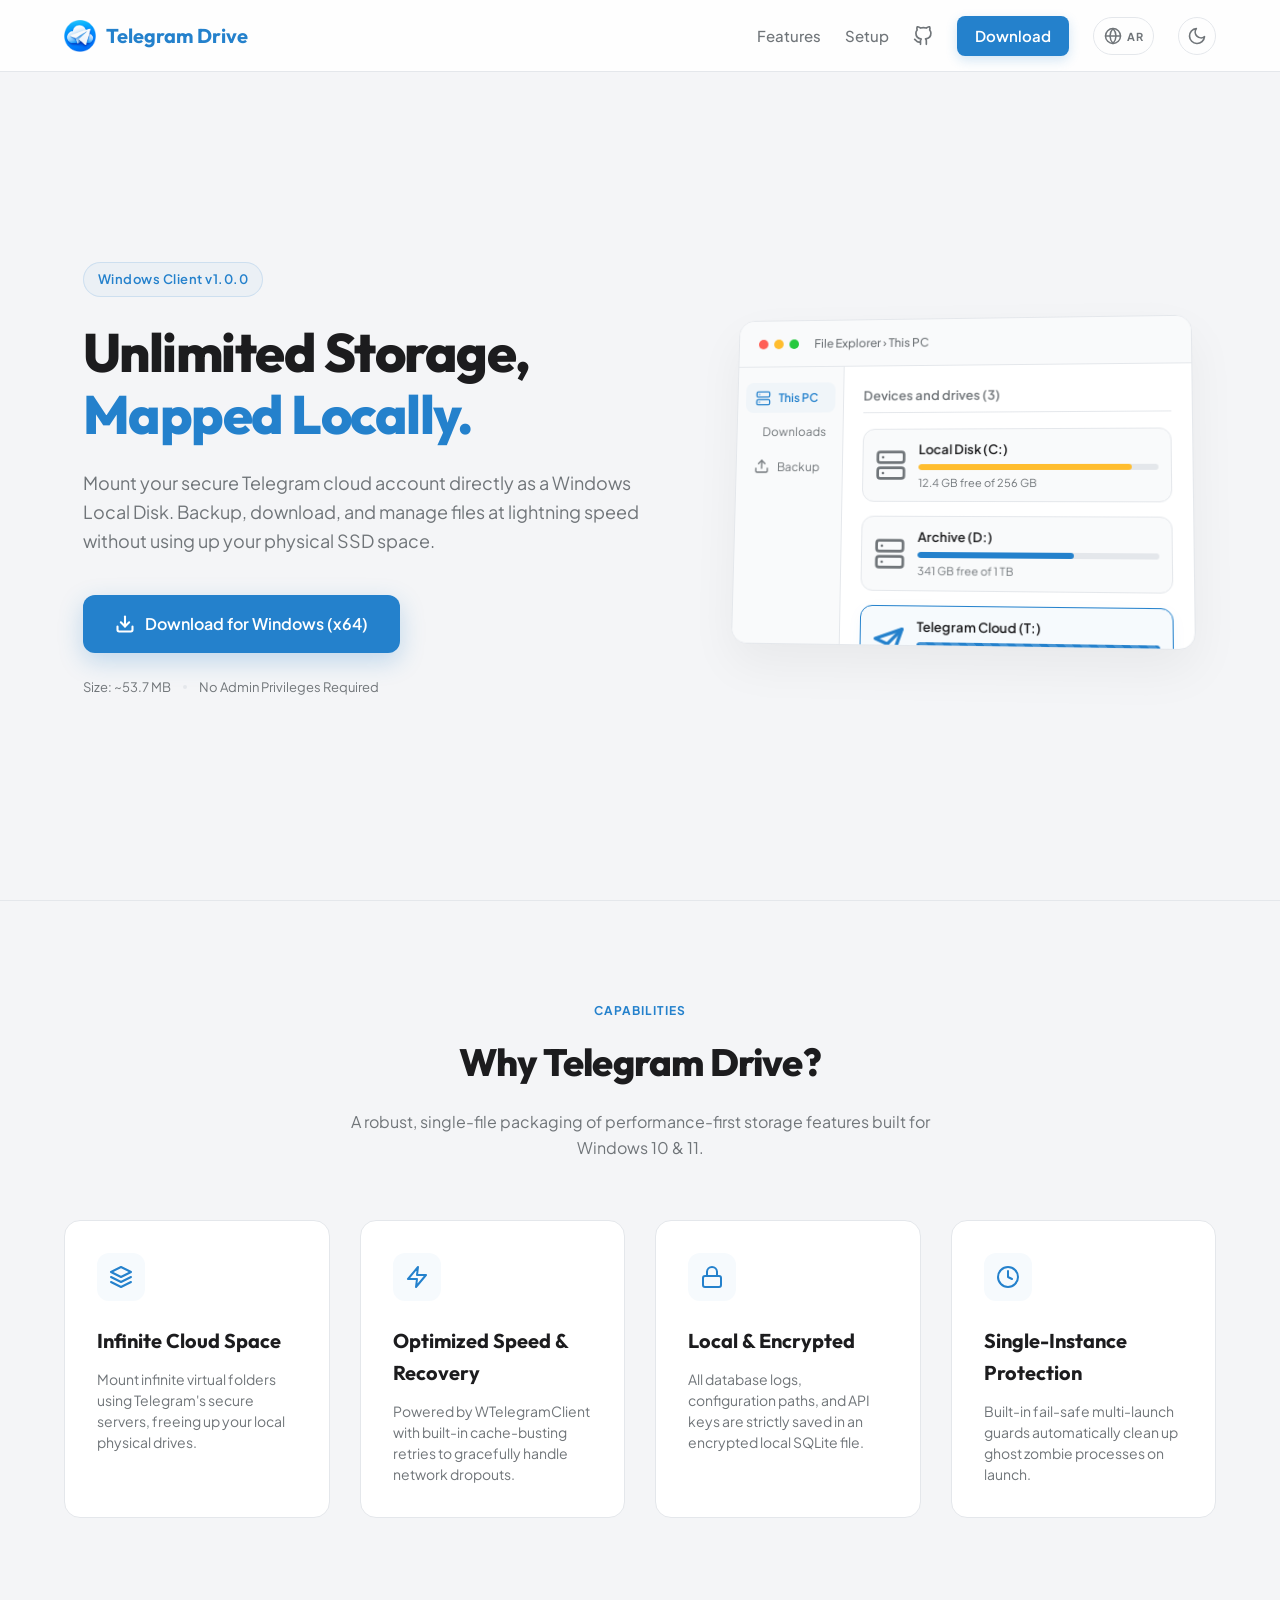
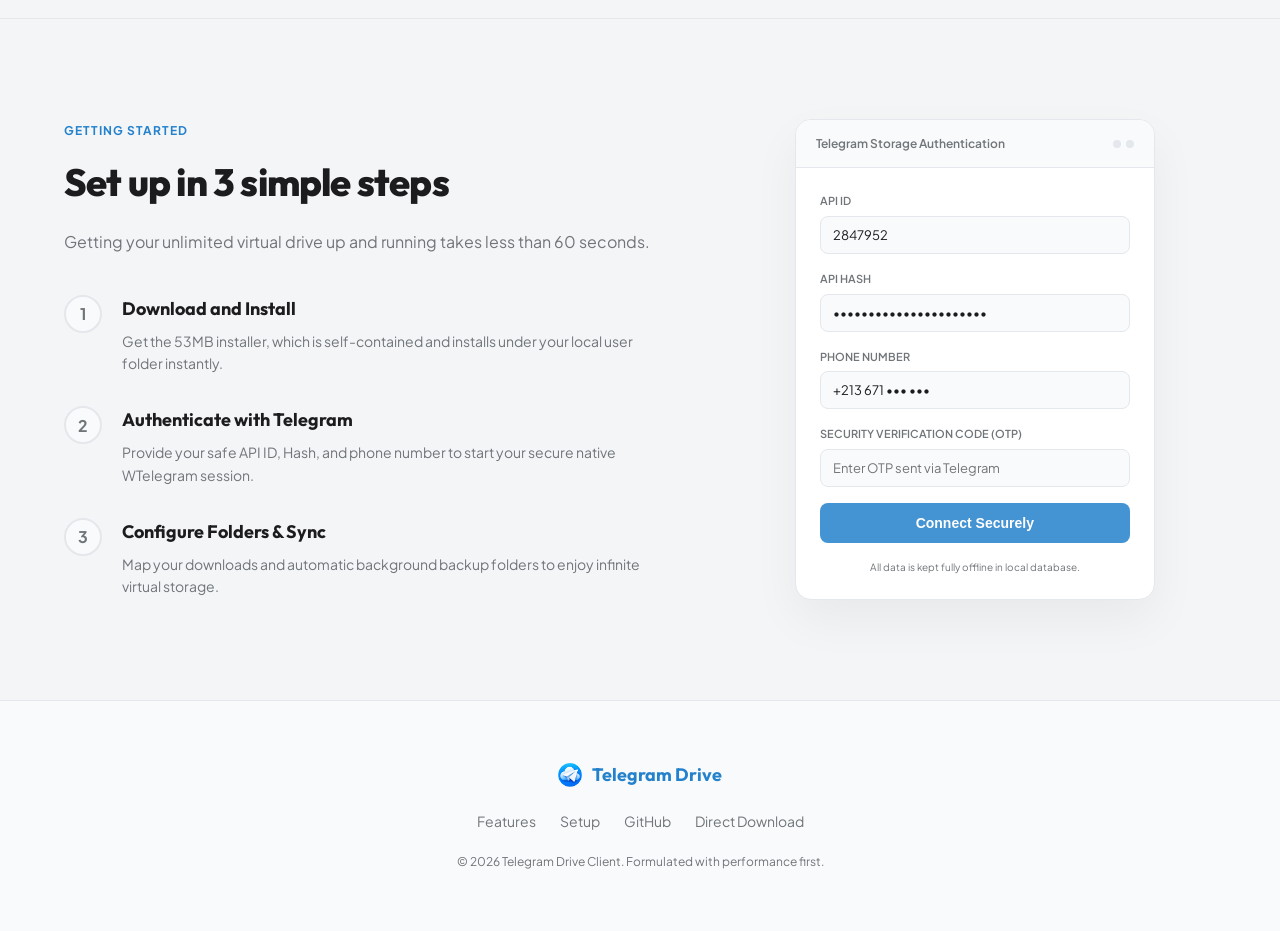
==== commit 8f2f154b: "feat: add logo.png as navbar and footer logo and configured as favicon" ====
--- a/Web/index.html
+++ b/Web/index.html
@@ -1,27 +1,23 @@
-<!DOCTYPE html>
-<html lang="en">
-<head>
+<html lang="en"><head>
     <meta charset="UTF-8">
     <meta name="viewport" content="width=device-width, initial-scale=1.0">
-    <title>Telegram Drive — Unlimited Virtual Hard Drive</title>
+    <title>TG Drive — Unlimited Virtual Hard Drive</title>
     <meta name="description" content="Mount your Telegram cloud storage as a virtual local drive on Windows. Save disk space with high-speed, secure, and unlimited cloud storage.">
+    <link rel="icon" type="image/png" href="logo.png">
     <!-- Google Fonts -->
     <link rel="preconnect" href="https://fonts.googleapis.com">
-    <link rel="preconnect" href="https://fonts.gstatic.com" crossorigin>
-    <link href="https://fonts.googleapis.com/css2?family=Cairo:wght@300;400;500;600;700;800&family=Outfit:wght@300;400;500;600;700;800&family=Plus+Jakarta+Sans:wght@300;400;500;600;700;800&display=swap" rel="stylesheet">
+    <link rel="preconnect" href="https://fonts.gstatic.com" crossorigin="">
+    <link href="https://fonts.googleapis.com/css2?family=Cairo:wght@300;400;500;600;700;800&amp;family=Outfit:wght@300;400;500;600;700;800&amp;family=Plus+Jakarta+Sans:wght@300;400;500;600;700;800&amp;display=swap" rel="stylesheet">
     <!-- Stylesheet -->
     <link rel="stylesheet" href="style.css">
 </head>
-<body class="dark-theme">
+<body class="dark-theme" lang="en">
     <!-- Navigation Bar -->
-    <nav class="navbar" id="navbar">
+    <nav class="navbar" id="navbar" style="box-shadow: none; height: 72px;">
         <div class="nav-container">
             <a href="#" class="nav-logo" id="nav-logo">
-                <svg viewBox="0 0 24 24" width="24" height="24" fill="none" stroke="currentColor" stroke-width="2.5" stroke-linecap="round" stroke-linejoin="round">
-                    <line x1="22" y1="2" x2="11" y2="13"></line>
-                    <polygon points="22 2 15 22 11 13 2 9 22 2"></polygon>
-                </svg>
-                <span data-i18n="nav-brand">Telegram Drive</span>
+                <img src="logo.png" alt="Telegram Drive Logo" class="brand-logo-img">
+                <span data-i18n="nav-brand">TG Drive</span>
             </a>
             <div class="nav-links">
                 <a href="#features" data-i18n="nav-features">Features</a>
@@ -72,9 +68,7 @@
             <div class="hero-content">
                 <span class="hero-badge" data-i18n="hero-badge">Windows Client v1.0.0</span>
                 <h1 class="hero-title" data-i18n="hero-title">Unlimited Storage, <br><span class="highlight">Mapped Locally.</span></h1>
-                <p class="hero-description" data-i18n="hero-desc">
-                    Mount your secure Telegram cloud account directly as a Windows Local Disk. Backup, download, and manage files at lightning speed without using up your physical SSD space.
-                </p>
+                <p class="hero-description" data-i18n="hero-desc">Mount your secure Telegram cloud account directly as a Windows Local Disk. Backup, download, and manage files at lightning speed without using up your physical SSD space.</p>
                 <div class="hero-actions">
                     <a href="https://github.com/hbouzourdaz/TG-Drive/releases/download/1.0.0/TelegramDriveSetup.exe" class="primary-btn" id="hero-download-btn">
                         <svg viewBox="0 0 24 24" width="20" height="20" fill="none" stroke="currentColor" stroke-width="2.5" stroke-linecap="round" stroke-linejoin="round">
@@ -101,7 +95,7 @@
                             <span class="dot yellow"></span>
                             <span class="dot green"></span>
                         </div>
-                        <div class="explorer-title" data-i18n="exp-title">File Explorer &rsaquo; This PC</div>
+                        <div class="explorer-title" data-i18n="exp-title">File Explorer › This PC</div>
                     </div>
                     <div class="explorer-body">
                         <!-- Sidebar -->
@@ -179,11 +173,11 @@
             <div class="section-header">
                 <span class="section-badge" data-i18n="feat-badge">Capabilities</span>
                 <h2 class="section-title-large" data-i18n="feat-title">Why Telegram Drive?</h2>
-                <p class="section-description" data-i18n="feat-desc">A robust, single-file packaging of performance-first storage features built for Windows 10 & 11.</p>
+                <p class="section-description" data-i18n="feat-desc">A robust, single-file packaging of performance-first storage features built for Windows 10 &amp; 11.</p>
             </div>
             <div class="features-grid">
                 <!-- Feature 1 -->
-                <div class="feature-card">
+                <div class="feature-card" style="opacity: 1; transform: translateY(0px); transition: opacity 0.6s cubic-bezier(0.16, 1, 0.3, 1) 0s, transform 0.6s cubic-bezier(0.16, 1, 0.3, 1) 0s, border-color var(--transition-speed) ease;">
                     <div class="feature-icon">
                         <svg viewBox="0 0 24 24" width="24" height="24" fill="none" stroke="currentColor" stroke-width="2" stroke-linecap="round" stroke-linejoin="round"><polygon points="12 2 2 7 12 12 22 7 12 2"></polygon><polyline points="2 17 12 22 22 17"></polyline><polyline points="2 12 12 17 22 12"></polyline></svg>
                     </div>
@@ -191,23 +185,23 @@
                     <p data-i18n="feat-card-1-desc">Mount infinite virtual folders using Telegram's secure servers, freeing up your local physical drives.</p>
                 </div>
                 <!-- Feature 2 -->
-                <div class="feature-card">
+                <div class="feature-card" style="opacity: 1; transform: translateY(0px); transition: opacity 0.6s cubic-bezier(0.16, 1, 0.3, 1) 0.1s, transform 0.6s cubic-bezier(0.16, 1, 0.3, 1) 0.1s, border-color var(--transition-speed) ease;">
                     <div class="feature-icon">
                         <svg viewBox="0 0 24 24" width="24" height="24" fill="none" stroke="currentColor" stroke-width="2" stroke-linecap="round" stroke-linejoin="round"><path d="M13 2L3 14h9l-1 8 10-12h-9l1-8z"></path></svg>
                     </div>
-                    <h3 data-i18n="feat-card-2-title">Optimized Speed & Recovery</h3>
+                    <h3 data-i18n="feat-card-2-title">Optimized Speed &amp; Recovery</h3>
                     <p data-i18n="feat-card-2-desc">Powered by WTelegramClient with built-in cache-busting retries to gracefully handle network dropouts.</p>
                 </div>
                 <!-- Feature 3 -->
-                <div class="feature-card">
+                <div class="feature-card" style="opacity: 1; transform: translateY(0px); transition: opacity 0.6s cubic-bezier(0.16, 1, 0.3, 1) 0.2s, transform 0.6s cubic-bezier(0.16, 1, 0.3, 1) 0.2s, border-color var(--transition-speed) ease;">
                     <div class="feature-icon">
                         <svg viewBox="0 0 24 24" width="24" height="24" fill="none" stroke="currentColor" stroke-width="2" stroke-linecap="round" stroke-linejoin="round"><rect x="3" y="11" width="18" height="11" rx="2" ry="2"></rect><path d="M7 11V7a5 5 0 0 1 10 0v4"></path></svg>
                     </div>
-                    <h3 data-i18n="feat-card-3-title">Local & Encrypted</h3>
+                    <h3 data-i18n="feat-card-3-title">Local &amp; Encrypted</h3>
                     <p data-i18n="feat-card-3-desc">All database logs, configuration paths, and API keys are strictly saved in an encrypted local SQLite file.</p>
                 </div>
                 <!-- Feature 4 -->
-                <div class="feature-card">
+                <div class="feature-card" style="opacity: 1; transform: translateY(0px); transition: opacity 0.6s cubic-bezier(0.16, 1, 0.3, 1) 0.30000000000000004s, transform 0.6s cubic-bezier(0.16, 1, 0.3, 1) 0.30000000000000004s, border-color var(--transition-speed) ease;">
                     <div class="feature-icon">
                         <svg viewBox="0 0 24 24" width="24" height="24" fill="none" stroke="currentColor" stroke-width="2" stroke-linecap="round" stroke-linejoin="round"><circle cx="12" cy="12" r="10"></circle><polyline points="12 6 12 12 16 14"></polyline></svg>
                     </div>
@@ -245,7 +239,7 @@
                         <div class="step-item" data-step="3">
                             <div class="step-num">3</div>
                             <div class="step-text">
-                                <h4 data-i18n="step-3-title">Configure Folders & Sync</h4>
+                                <h4 data-i18n="step-3-title">Configure Folders &amp; Sync</h4>
                                 <p data-i18n="step-3-desc">Map your downloads and automatic background backup folders to enjoy infinite virtual storage.</p>
                             </div>
                         </div>
@@ -265,21 +259,21 @@
                         <div class="dialog-body">
                             <div class="input-group">
                                 <label>API ID</label>
-                                <input type="text" placeholder="1234567" disabled value="2847952">
+                                <input type="text" placeholder="1234567" disabled="" value="2847952">
                             </div>
                             <div class="input-group">
                                 <label>API Hash</label>
-                                <input type="password" placeholder="••••••••••••••••" disabled value="e3d9f0c29f98aaef28cfd8">
+                                <input type="password" placeholder="••••••••••••••••" disabled="" value="e3d9f0c29f98aaef28cfd8">
                             </div>
                             <div class="input-group">
                                 <label>Phone Number</label>
-                                <input type="text" placeholder="+1 234 56789" disabled value="+213 671 ••• •••">
+                                <input type="text" placeholder="+1 234 56789" disabled="" value="+213 671 ••• •••">
                             </div>
                             <div class="input-group">
                                 <label>Security Verification Code (OTP)</label>
-                                <input type="text" placeholder="Enter OTP sent via Telegram" disabled>
-                            </div>
-                            <button class="dialog-btn" disabled>Connect Securely</button>
+                                <input type="text" placeholder="Enter OTP sent via Telegram" disabled="">
+                            </div>
+                            <button class="dialog-btn" disabled="">Connect Securely</button>
                             <span class="dialog-note">All data is kept fully offline in local database.</span>
                         </div>
                     </div>
@@ -293,10 +287,7 @@
         <div class="container">
             <div class="footer-bottom">
                 <div class="footer-brand">
-                    <svg viewBox="0 0 24 24" width="20" height="20" fill="none" stroke="currentColor" stroke-width="2.5" stroke-linecap="round" stroke-linejoin="round">
-                        <line x1="22" y1="2" x2="11" y2="13"></line>
-                        <polygon points="22 2 15 22 11 13 2 9 22 2"></polygon>
-                    </svg>
+                    <img src="logo.png" alt="Telegram Drive Logo" class="brand-logo-img">
                     <span data-i18n="nav-brand">Telegram Drive</span>
                 </div>
                 <div class="footer-links">
@@ -305,12 +296,13 @@
                     <a href="https://github.com/hbouzourdaz/TG-Drive" target="_blank" rel="noopener" data-i18n="foot-github">GitHub</a>
                     <a href="https://github.com/hbouzourdaz/TG-Drive/releases/download/1.0.0/TelegramDriveSetup.exe" data-i18n="foot-download">Direct Download</a>
                 </div>
-                <p class="copyright" data-i18n="foot-copy">&copy; 2026 Telegram Drive Client. Formulated with performance first.</p>
+                <p class="copyright" data-i18n="foot-copy">© 2026 Telegram Drive Client. Formulated with performance first.</p>
             </div>
         </div>
     </footer>
 
     <!-- Scripts -->
     <script src="app.js"></script>
-</body>
-</html>
+
+
+</body></html>
--- a/Web/style.css
+++ b/Web/style.css
@@ -111,6 +111,18 @@
     transform: scale(1.02);
 }
 
+.brand-logo-img {
+    height: 32px;
+    width: auto;
+    object-fit: contain;
+    border-radius: var(--border-radius-sm);
+}
+
+.footer-brand .brand-logo-img {
+    height: 24px;
+}
+
+
 .nav-links {
     display: flex;
     align-items: center;
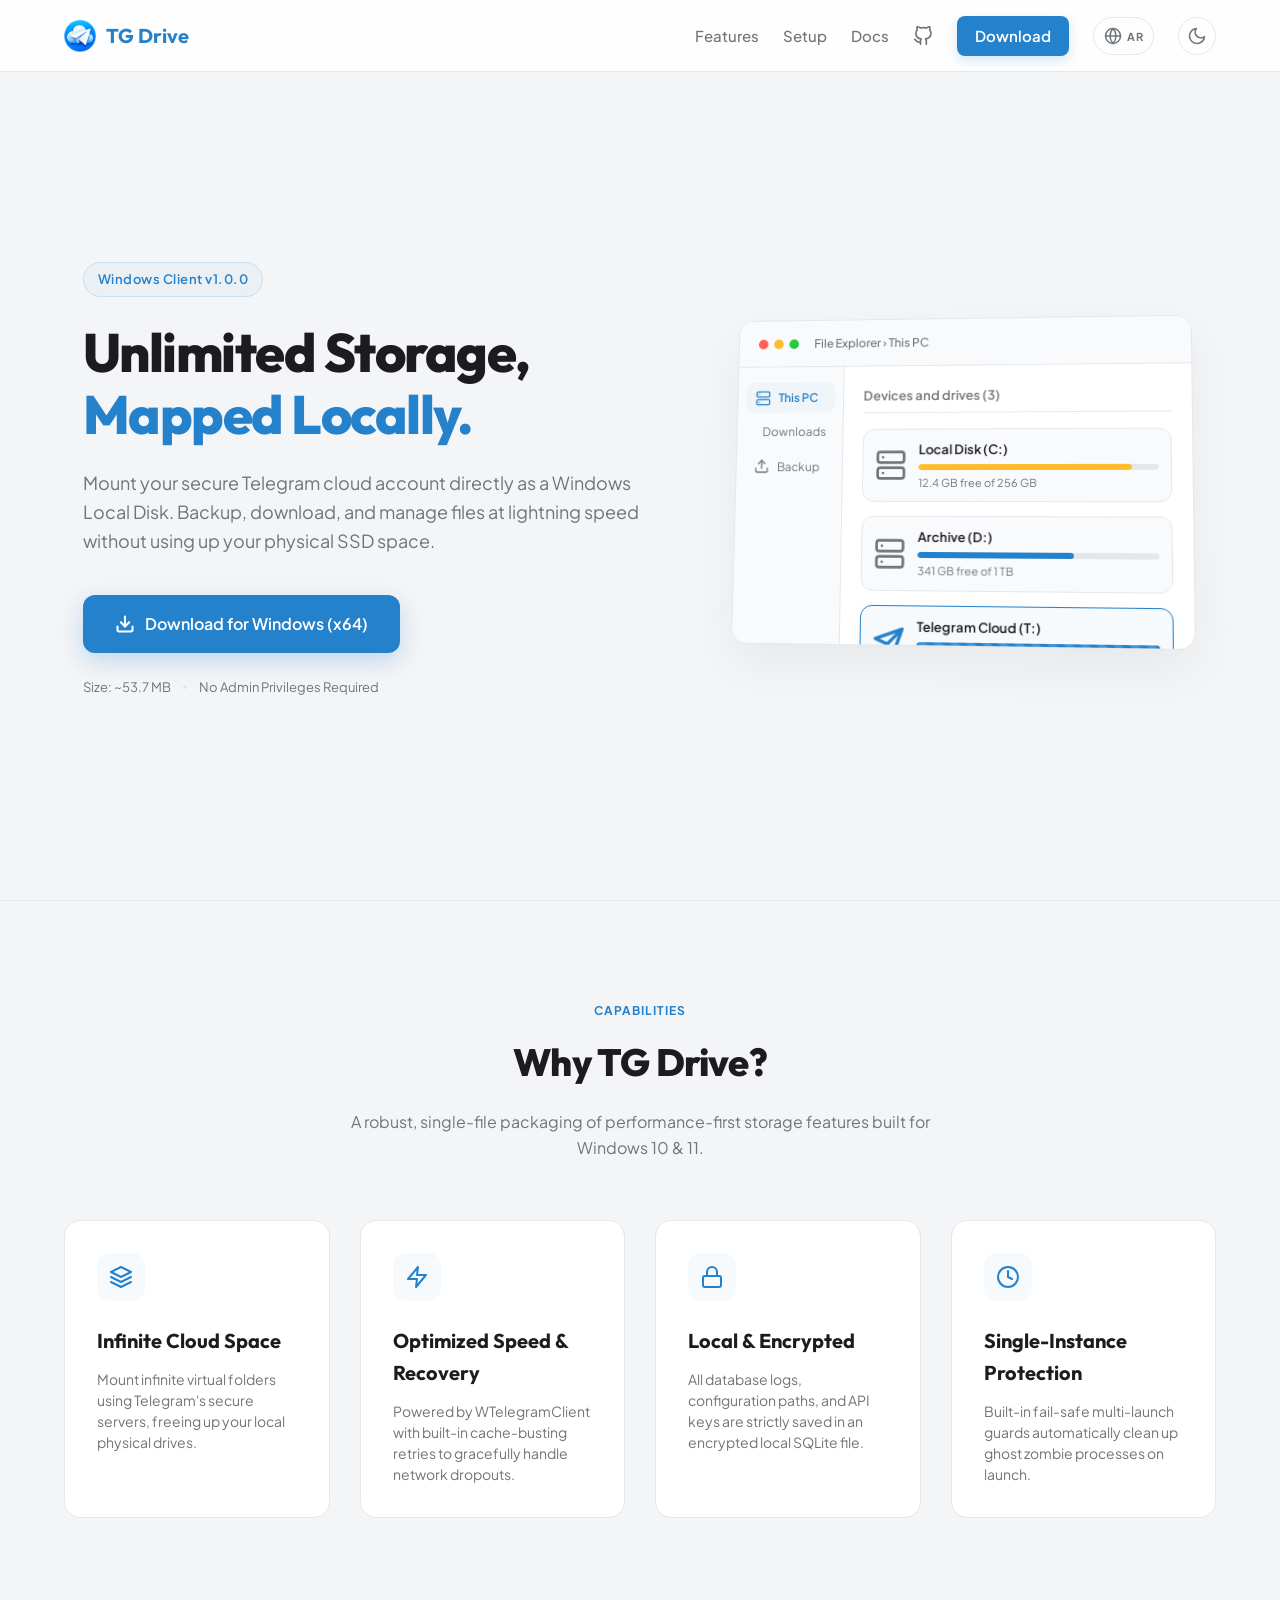
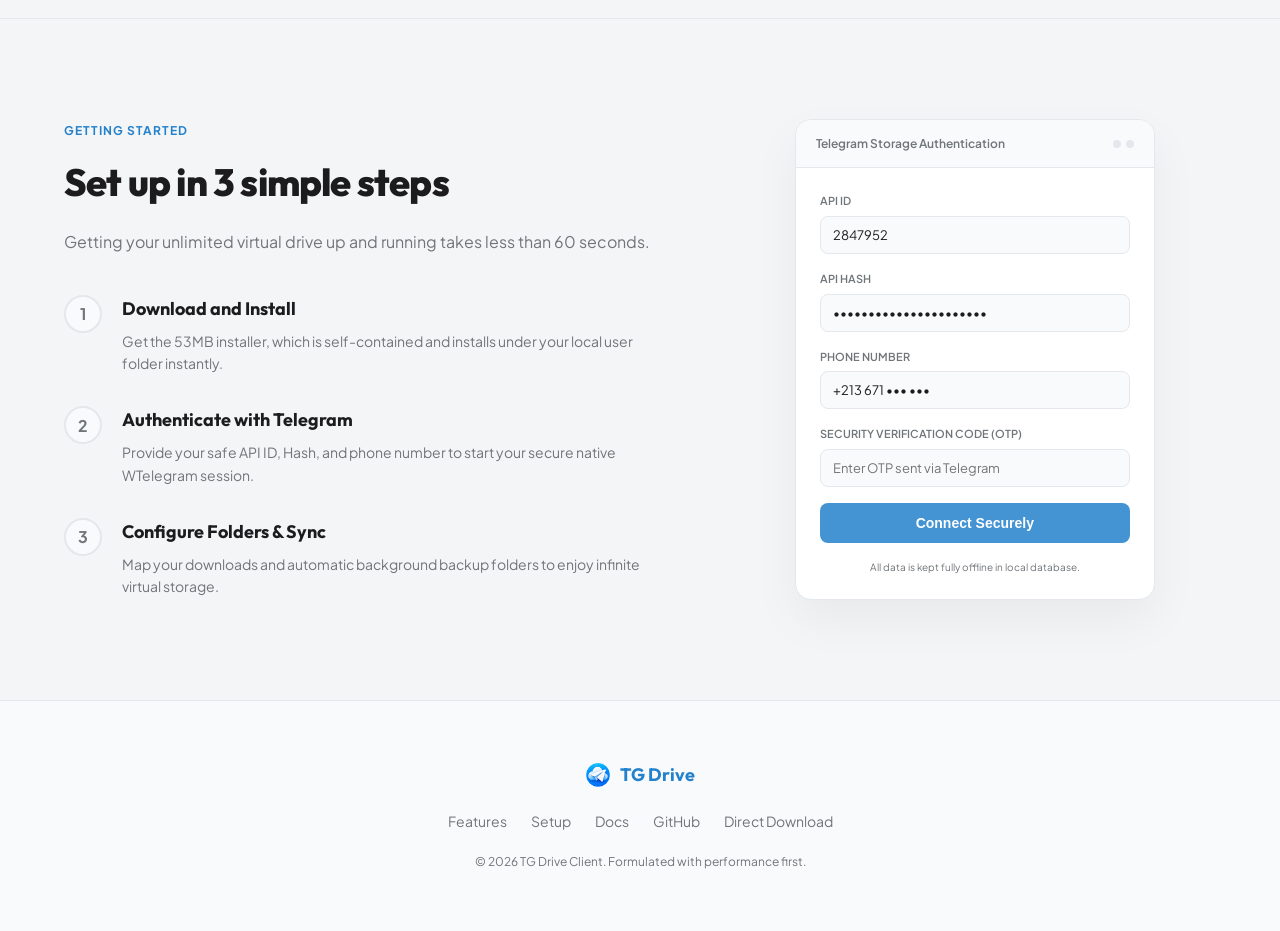
==== commit 5923b669: "feat: rename to TG Drive and add bilingual documentation page" ====
--- a/Web/index.html
+++ b/Web/index.html
@@ -16,12 +16,13 @@
     <nav class="navbar" id="navbar" style="box-shadow: none; height: 72px;">
         <div class="nav-container">
             <a href="#" class="nav-logo" id="nav-logo">
-                <img src="logo.png" alt="Telegram Drive Logo" class="brand-logo-img">
+                <img src="logo.png" alt="TG Drive Logo" class="brand-logo-img">
                 <span data-i18n="nav-brand">TG Drive</span>
             </a>
             <div class="nav-links">
                 <a href="#features" data-i18n="nav-features">Features</a>
                 <a href="#setup" data-i18n="nav-setup">Setup</a>
+                <a href="docs.html" data-i18n="nav-docs">Docs</a>
                 <a href="https://github.com/hbouzourdaz/TG-Drive" target="_blank" rel="noopener" class="nav-github-link" aria-label="GitHub Repository">
                     <!-- GitHub Icon -->
                     <svg viewBox="0 0 24 24" width="20" height="20" fill="none" stroke="currentColor" stroke-width="2" stroke-linecap="round" stroke-linejoin="round">
@@ -143,7 +144,7 @@
                                         <span class="drive-capacity" data-i18n="drive-d-capacity">341 GB free of 1 TB</span>
                                     </div>
                                 </div>
-                                <!-- Telegram Drive (T:) -->
+                                <!-- TG Drive (T:) -->
                                 <div class="drive-item highlighted">
                                     <div class="drive-icon pulse">
                                         <svg viewBox="0 0 24 24" width="32" height="32" fill="none" stroke="currentColor" stroke-width="2.5" stroke-linecap="round" stroke-linejoin="round">
@@ -287,16 +288,17 @@
         <div class="container">
             <div class="footer-bottom">
                 <div class="footer-brand">
-                    <img src="logo.png" alt="Telegram Drive Logo" class="brand-logo-img">
-                    <span data-i18n="nav-brand">Telegram Drive</span>
+                    <img src="logo.png" alt="TG Drive Logo" class="brand-logo-img">
+                    <span data-i18n="nav-brand">TG Drive</span>
                 </div>
                 <div class="footer-links">
                     <a href="#features" data-i18n="nav-features">Features</a>
                     <a href="#setup" data-i18n="nav-setup">Setup</a>
+                    <a href="docs.html" data-i18n="nav-docs">Docs</a>
                     <a href="https://github.com/hbouzourdaz/TG-Drive" target="_blank" rel="noopener" data-i18n="foot-github">GitHub</a>
                     <a href="https://github.com/hbouzourdaz/TG-Drive/releases/download/1.0.0/TelegramDriveSetup.exe" data-i18n="foot-download">Direct Download</a>
                 </div>
-                <p class="copyright" data-i18n="foot-copy">© 2026 Telegram Drive Client. Formulated with performance first.</p>
+                <p class="copyright" data-i18n="foot-copy">© 2026 TG Drive Client. Formulated with performance first.</p>
             </div>
         </div>
     </footer>
--- a/Web/style.css
+++ b/Web/style.css
@@ -906,3 +906,270 @@
     flex-direction: row-reverse;
 }
 
+/* ====================================================
+   Documentation Page Styles
+   ==================================================== */
+.docs-container {
+    display: grid;
+    grid-template-columns: 280px 1fr;
+    gap: 48px;
+    margin-top: 72px; /* Navbar height */
+    padding-top: 60px;
+    padding-bottom: 80px;
+    align-items: start;
+}
+
+.docs-sidebar {
+    position: sticky;
+    top: 110px;
+    max-height: calc(100vh - 150px);
+    overflow-y: auto;
+    padding-right: 16px;
+}
+
+.docs-sidebar-title {
+    font-family: var(--font-heading);
+    font-size: 12px;
+    font-weight: 700;
+    text-transform: uppercase;
+    color: var(--primary-color);
+    letter-spacing: 1px;
+    margin-bottom: 16px;
+}
+
+.docs-nav-list {
+    list-style: none;
+    display: flex;
+    flex-direction: column;
+    gap: 12px;
+}
+
+.docs-nav-link {
+    text-decoration: none;
+    color: var(--text-secondary);
+    font-size: 14px;
+    font-weight: 500;
+    transition: color 0.2s ease, padding-left 0.2s ease;
+    display: block;
+    border-left: 2px solid transparent;
+    padding-left: 12px;
+}
+
+.docs-nav-link:hover {
+    color: var(--primary-color);
+}
+
+.docs-nav-link.active {
+    color: var(--primary-color);
+    font-weight: 600;
+    border-left-color: var(--primary-color);
+}
+
+.docs-content {
+    max-width: 800px;
+}
+
+.docs-section {
+    margin-bottom: 60px;
+    scroll-margin-top: 110px;
+}
+
+.docs-section h1 {
+    font-family: var(--font-heading);
+    font-size: 40px;
+    font-weight: 800;
+    letter-spacing: -1px;
+    margin-bottom: 24px;
+    line-height: 1.2;
+}
+
+.docs-section h2 {
+    font-family: var(--font-heading);
+    font-size: 26px;
+    font-weight: 700;
+    letter-spacing: -0.5px;
+    margin-top: 40px;
+    margin-bottom: 18px;
+    padding-bottom: 8px;
+    border-bottom: 1px solid var(--border-color);
+}
+
+.docs-section h3 {
+    font-family: var(--font-heading);
+    font-size: 18px;
+    font-weight: 700;
+    margin-top: 24px;
+    margin-bottom: 12px;
+}
+
+.docs-section p {
+    color: var(--text-secondary);
+    font-size: 15px;
+    line-height: 1.7;
+    margin-bottom: 18px;
+}
+
+.docs-section ul, .docs-section ol {
+    margin-bottom: 18px;
+    padding-left: 24px;
+    color: var(--text-secondary);
+    font-size: 15px;
+}
+
+.docs-section li {
+    margin-bottom: 8px;
+    line-height: 1.6;
+}
+
+.docs-section li strong {
+    color: var(--text-primary);
+}
+
+/* Code Snippets */
+code {
+    background-color: var(--bg-sidebar);
+    border: 1px solid var(--border-color);
+    color: var(--primary-color);
+    padding: 2px 6px;
+    border-radius: 4px;
+    font-family: monospace;
+    font-size: 14px;
+}
+
+pre {
+    background-color: var(--bg-sidebar);
+    border: 1px solid var(--border-color);
+    padding: 16px;
+    border-radius: var(--border-radius-md);
+    overflow-x: auto;
+    margin-bottom: 20px;
+    font-family: monospace;
+    font-size: 13.5px;
+}
+
+pre code {
+    background: none;
+    border: none;
+    padding: 0;
+    color: var(--text-primary);
+    font-size: inherit;
+}
+
+/* Documentation Cards / Alerts */
+.docs-alert {
+    padding: 16px 20px;
+    border-radius: var(--border-radius-md);
+    border-left: 4px solid var(--primary-color);
+    background-color: var(--highlight-bg);
+    margin-bottom: 24px;
+}
+
+.docs-alert.warning {
+    border-left-color: #FFBD2E;
+    background-color: rgba(255, 189, 46, 0.08);
+}
+
+.docs-alert-title {
+    font-weight: 700;
+    font-size: 14px;
+    text-transform: uppercase;
+    letter-spacing: 0.5px;
+    margin-bottom: 6px;
+    display: flex;
+    align-items: center;
+    gap: 8px;
+}
+
+.docs-alert.info .docs-alert-title {
+    color: var(--primary-color);
+}
+
+.docs-alert.warning .docs-alert-title {
+    color: #E2A100;
+}
+
+.docs-alert p {
+    margin-bottom: 0;
+    font-size: 14px;
+    color: var(--text-primary);
+}
+
+/* Responsive Docs */
+@media (max-width: 768px) {
+    .docs-container {
+        grid-template-columns: 1fr;
+        gap: 32px;
+        padding-top: 40px;
+    }
+    
+    .docs-sidebar {
+        position: static;
+        max-height: none;
+        padding-right: 0;
+        border-bottom: 1px solid var(--border-color);
+        padding-bottom: 20px;
+    }
+    
+    .docs-nav-list {
+        flex-direction: row;
+        flex-wrap: wrap;
+        gap: 8px 16px;
+    }
+    
+    .docs-nav-link {
+        border-left: none;
+        padding-left: 0;
+        border-bottom: 2px solid transparent;
+        padding-bottom: 4px;
+    }
+    
+    .docs-nav-link.active {
+        border-left-color: transparent;
+        border-bottom-color: var(--primary-color);
+    }
+}
+
+/* Right-To-Left (RTL) Docs Adjustments */
+body[dir="rtl"] .docs-sidebar {
+    padding-right: 0;
+    padding-left: 16px;
+}
+
+body[dir="rtl"] .docs-nav-link {
+    border-left: none;
+    border-right: 2px solid transparent;
+    padding-left: 0;
+    padding-right: 12px;
+}
+
+body[dir="rtl"] .docs-nav-link.active {
+    border-right-color: var(--primary-color);
+}
+
+body[dir="rtl"] .docs-alert {
+    border-left: none;
+    border-right: 4px solid var(--primary-color);
+}
+
+body[dir="rtl"] .docs-alert.warning {
+    border-right-color: #FFBD2E;
+}
+
+@media (max-width: 768px) {
+    body[dir="rtl"] .docs-sidebar {
+        padding-left: 0;
+    }
+    
+    body[dir="rtl"] .docs-nav-link {
+        border-right: none;
+        padding-right: 0;
+        border-bottom: 2px solid transparent;
+        padding-bottom: 4px;
+    }
+    
+    body[dir="rtl"] .docs-nav-link.active {
+        border-bottom-color: var(--primary-color);
+    }
+}
+
+
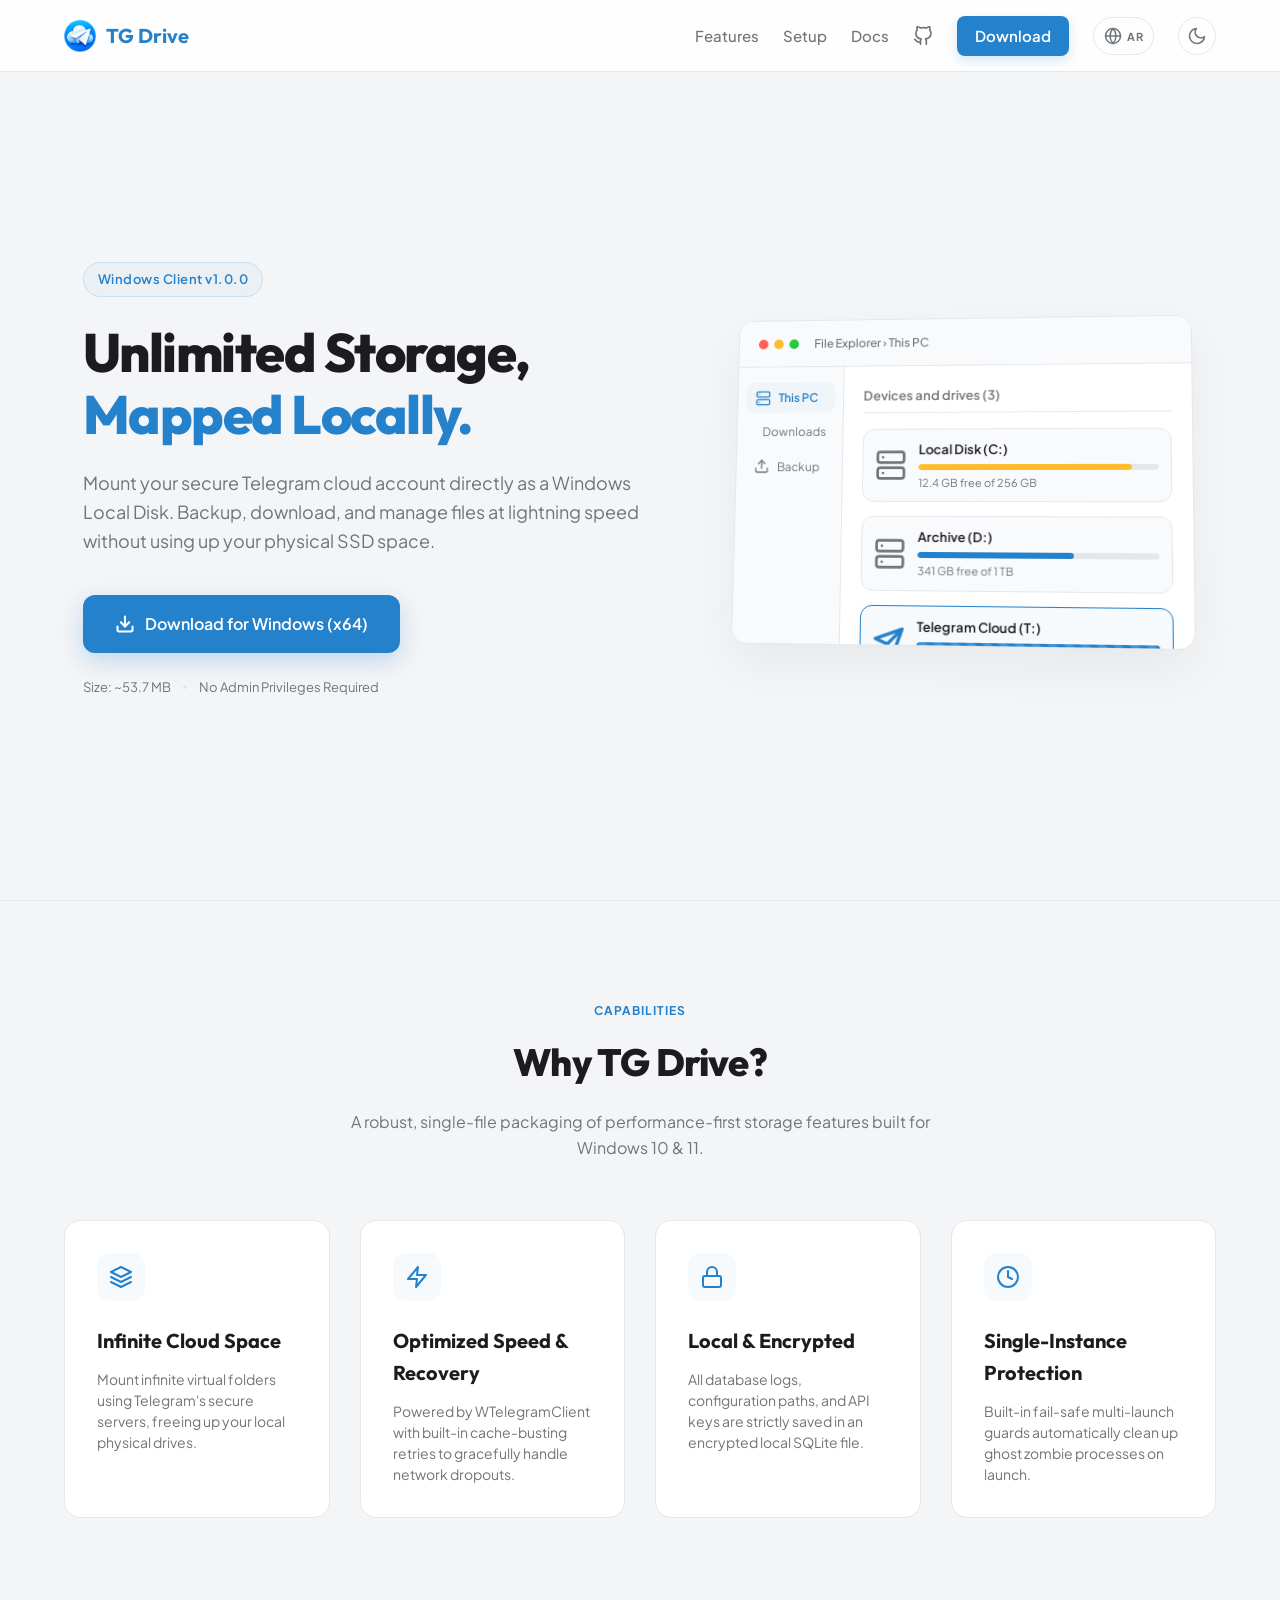
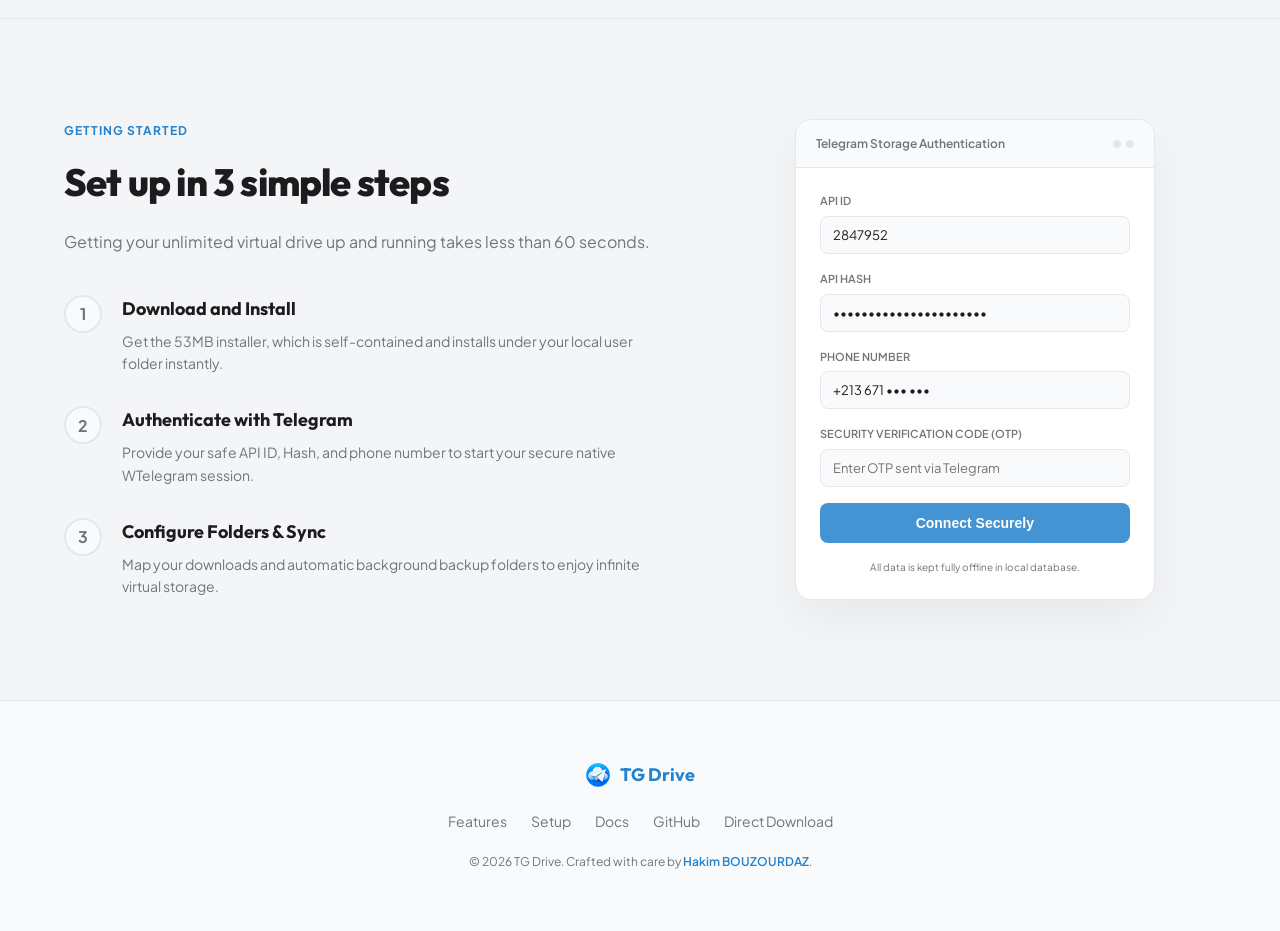
==== commit 58eb69be: "Add files via upload" ====
--- a/Web/index.html
+++ b/Web/index.html
@@ -1,310 +1,310 @@
-<html lang="en"><head>
-    <meta charset="UTF-8">
-    <meta name="viewport" content="width=device-width, initial-scale=1.0">
-    <title>TG Drive — Unlimited Virtual Hard Drive</title>
-    <meta name="description" content="Mount your Telegram cloud storage as a virtual local drive on Windows. Save disk space with high-speed, secure, and unlimited cloud storage.">
-    <link rel="icon" type="image/png" href="logo.png">
-    <!-- Google Fonts -->
-    <link rel="preconnect" href="https://fonts.googleapis.com">
-    <link rel="preconnect" href="https://fonts.gstatic.com" crossorigin="">
-    <link href="https://fonts.googleapis.com/css2?family=Cairo:wght@300;400;500;600;700;800&amp;family=Outfit:wght@300;400;500;600;700;800&amp;family=Plus+Jakarta+Sans:wght@300;400;500;600;700;800&amp;display=swap" rel="stylesheet">
-    <!-- Stylesheet -->
-    <link rel="stylesheet" href="style.css">
-</head>
-<body class="dark-theme" lang="en">
-    <!-- Navigation Bar -->
-    <nav class="navbar" id="navbar" style="box-shadow: none; height: 72px;">
-        <div class="nav-container">
-            <a href="#" class="nav-logo" id="nav-logo">
-                <img src="logo.png" alt="TG Drive Logo" class="brand-logo-img">
-                <span data-i18n="nav-brand">TG Drive</span>
-            </a>
-            <div class="nav-links">
-                <a href="#features" data-i18n="nav-features">Features</a>
-                <a href="#setup" data-i18n="nav-setup">Setup</a>
-                <a href="docs.html" data-i18n="nav-docs">Docs</a>
-                <a href="https://github.com/hbouzourdaz/TG-Drive" target="_blank" rel="noopener" class="nav-github-link" aria-label="GitHub Repository">
-                    <!-- GitHub Icon -->
-                    <svg viewBox="0 0 24 24" width="20" height="20" fill="none" stroke="currentColor" stroke-width="2" stroke-linecap="round" stroke-linejoin="round">
-                        <path d="M9 19c-5 1.5-5-2.5-7-3m14 6v-3.87a3.37 3.37 0 0 0-.94-2.61c3.14-.35 6.44-1.54 6.44-7A5.44 5.44 0 0 0 20 4.77 5.07 5.07 0 0 0 19.91 1S18.73.65 16 2.48a13.38 13.38 0 0 0-7 0C6.27.65 5.09 1 5.09 1A5.07 5.07 0 0 0 5 4.77a5.44 5.44 0 0 0-1.5 3.78c0 5.42 3.3 6.61 6.44 7A3.37 3.37 0 0 0 9 18.13V22"></path>
-                    </svg>
-                </a>
-                <a href="https://github.com/hbouzourdaz/TG-Drive/releases/download/1.0.0/TelegramDriveSetup.exe" class="nav-btn" id="nav-download-btn" data-i18n="nav-download">Download</a>
-                
-                <!-- Language Toggle Button -->
-                <button class="lang-toggle" id="lang-toggle-btn" aria-label="Toggle Language">
-                    <svg viewBox="0 0 24 24" width="18" height="18" fill="none" stroke="currentColor" stroke-width="2" stroke-linecap="round" stroke-linejoin="round">
-                        <circle cx="12" cy="12" r="10"></circle>
-                        <line x1="2" y1="12" x2="22" y2="12"></line>
-                        <path d="M12 2a15.3 15.3 0 0 1 4 10 15.3 15.3 0 0 1-4 10 15.3 15.3 0 0 1-4-10 15.3 15.3 0 0 1 4-10z"></path>
-                    </svg>
-                    <span class="lang-label">AR</span>
-                </button>
-
-                <button class="theme-toggle" id="theme-toggle-btn" aria-label="Toggle Theme">
-                    <!-- Sun Icon -->
-                    <svg class="sun-icon" viewBox="0 0 24 24" width="20" height="20" fill="none" stroke="currentColor" stroke-width="2" stroke-linecap="round" stroke-linejoin="round">
-                        <circle cx="12" cy="12" r="5"></circle>
-                        <line x1="12" y1="1" x2="12" y2="3"></line>
-                        <line x1="12" y1="21" x2="12" y2="23"></line>
-                        <line x1="4.22" y1="4.22" x2="5.64" y2="5.64"></line>
-                        <line x1="18.36" y1="18.36" x2="19.78" y2="19.78"></line>
-                        <line x1="1" y1="12" x2="3" y2="12"></line>
-                        <line x1="21" y1="12" x2="23" y2="12"></line>
-                        <line x1="4.22" y1="19.78" x2="5.64" y2="18.36"></line>
-                        <line x1="18.36" y1="5.64" x2="19.78" y2="4.22"></line>
-                    </svg>
-                    <!-- Moon Icon -->
-                    <svg class="moon-icon" viewBox="0 0 24 24" width="20" height="20" fill="none" stroke="currentColor" stroke-width="2" stroke-linecap="round" stroke-linejoin="round">
-                        <path d="M21 12.79A9 9 0 1 1 11.21 3 7 7 0 0 0 21 12.79z"></path>
-                    </svg>
-                </button>
-            </div>
-        </div>
-    </nav>
-
-    <!-- Hero Section -->
-    <header class="hero-section">
-        <div class="hero-container">
-            <div class="hero-content">
-                <span class="hero-badge" data-i18n="hero-badge">Windows Client v1.0.0</span>
-                <h1 class="hero-title" data-i18n="hero-title">Unlimited Storage, <br><span class="highlight">Mapped Locally.</span></h1>
-                <p class="hero-description" data-i18n="hero-desc">Mount your secure Telegram cloud account directly as a Windows Local Disk. Backup, download, and manage files at lightning speed without using up your physical SSD space.</p>
-                <div class="hero-actions">
-                    <a href="https://github.com/hbouzourdaz/TG-Drive/releases/download/1.0.0/TelegramDriveSetup.exe" class="primary-btn" id="hero-download-btn">
-                        <svg viewBox="0 0 24 24" width="20" height="20" fill="none" stroke="currentColor" stroke-width="2.5" stroke-linecap="round" stroke-linejoin="round">
-                            <path d="M21 15v4a2 2 0 0 1-2 2H5a2 2 0 0 1-2-2v-4"></path>
-                            <polyline points="7 10 12 15 17 10"></polyline>
-                            <line x1="12" y1="15" x2="12" y2="3"></line>
-                        </svg>
-                        <span data-i18n="hero-download-text">Download for Windows (x64)</span>
-                    </a>
-                </div>
-                <div class="hero-meta">
-                    <span data-i18n="hero-meta-size">Size: ~53.7 MB</span>
-                    <span class="meta-dot"></span>
-                    <span data-i18n="hero-meta-admin">No Admin Privileges Required</span>
-                </div>
-            </div>
-
-            <!-- Virtual Disk Visual Representation -->
-            <div class="hero-visual">
-                <div class="explorer-card">
-                    <div class="explorer-header">
-                        <div class="window-controls">
-                            <span class="dot red"></span>
-                            <span class="dot yellow"></span>
-                            <span class="dot green"></span>
-                        </div>
-                        <div class="explorer-title" data-i18n="exp-title">File Explorer › This PC</div>
-                    </div>
-                    <div class="explorer-body">
-                        <!-- Sidebar -->
-                        <div class="explorer-sidebar">
-                            <div class="sidebar-item active">
-                                <svg viewBox="0 0 24 24" width="16" height="16" fill="none" stroke="currentColor" stroke-width="2" stroke-linecap="round" stroke-linejoin="round"><rect x="2" y="2" width="20" height="8" rx="2" ry="2"></rect><rect x="2" y="14" width="20" height="8" rx="2" ry="2"></rect><line x1="6" y1="6" x2="6.01" y2="6"></line><line x1="6" y1="18" x2="6.01" y2="18"></line></svg>
-                                <span data-i18n="exp-this-pc">This PC</span>
-                            </div>
-                            <div class="sidebar-item">
-                                <svg viewBox="0 0 24 24" width="16" height="16" fill="none" stroke="currentColor" stroke-width="2" stroke-linecap="round" stroke-linejoin="round"><path d="M22 19a2 2 0 0 1-2 2H4a2 2 0 0 1-2-2V5a2 2 0 0 1 2-2h5l2 3h9a2 2 0 0 1 2 2z"></path></svg>
-                                <span data-i18n="exp-downloads">Downloads</span>
-                            </div>
-                            <div class="sidebar-item">
-                                <svg viewBox="0 0 24 24" width="16" height="16" fill="none" stroke="currentColor" stroke-width="2" stroke-linecap="round" stroke-linejoin="round"><path d="M21 15v4a2 2 0 0 1-2 2H5a2 2 0 0 1-2-2v-4"></path><polyline points="17 8 12 3 7 8"></polyline><line x1="12" y1="3" x2="12" y2="15"></line></svg>
-                                <span data-i18n="exp-backup">Backup</span>
-                            </div>
-                        </div>
-                        <!-- Main Panel -->
-                        <div class="explorer-main">
-                            <div class="section-title" data-i18n="exp-devices-title">Devices and drives (3)</div>
-                            <div class="drives-grid">
-                                <!-- Local Disk C -->
-                                <div class="drive-item">
-                                    <div class="drive-icon">
-                                        <svg viewBox="0 0 24 24" width="32" height="32" fill="none" stroke="currentColor" stroke-width="2" stroke-linecap="round" stroke-linejoin="round"><rect x="2" y="2" width="20" height="8" rx="2" ry="2"></rect><rect x="2" y="14" width="20" height="8" rx="2" ry="2"></rect><line x1="6" y1="6" x2="6.01" y2="6"></line><line x1="6" y1="18" x2="6.01" y2="18"></line></svg>
-                                    </div>
-                                    <div class="drive-details">
-                                        <span class="drive-name" data-i18n="drive-c-name">Local Disk (C:)</span>
-                                        <div class="progress-bar">
-                                            <div class="progress-fill warning" style="width: 89%;"></div>
-                                        </div>
-                                        <span class="drive-capacity" data-i18n="drive-c-capacity">12.4 GB free of 256 GB</span>
-                                    </div>
-                                </div>
-                                <!-- Local Disk D -->
-                                <div class="drive-item">
-                                    <div class="drive-icon">
-                                        <svg viewBox="0 0 24 24" width="32" height="32" fill="none" stroke="currentColor" stroke-width="2" stroke-linecap="round" stroke-linejoin="round"><rect x="2" y="2" width="20" height="8" rx="2" ry="2"></rect><rect x="2" y="14" width="20" height="8" rx="2" ry="2"></rect><line x1="6" y1="6" x2="6.01" y2="6"></line><line x1="6" y1="18" x2="6.01" y2="18"></line></svg>
-                                    </div>
-                                    <div class="drive-details">
-                                        <span class="drive-name" data-i18n="drive-d-name">Archive (D:)</span>
-                                        <div class="progress-bar">
-                                            <div class="progress-fill" style="width: 65%;"></div>
-                                        </div>
-                                        <span class="drive-capacity" data-i18n="drive-d-capacity">341 GB free of 1 TB</span>
-                                    </div>
-                                </div>
-                                <!-- TG Drive (T:) -->
-                                <div class="drive-item highlighted">
-                                    <div class="drive-icon pulse">
-                                        <svg viewBox="0 0 24 24" width="32" height="32" fill="none" stroke="currentColor" stroke-width="2.5" stroke-linecap="round" stroke-linejoin="round">
-                                            <line x1="22" y1="2" x2="11" y2="13"></line>
-                                            <polygon points="22 2 15 22 11 13 2 9 22 2"></polygon>
-                                        </svg>
-                                    </div>
-                                    <div class="drive-details">
-                                        <span class="drive-name" data-i18n="drive-t-name">Telegram Cloud (T:)</span>
-                                        <div class="progress-bar infinite">
-                                            <div class="progress-fill info" style="width: 100%;"></div>
-                                        </div>
-                                        <span class="drive-capacity" data-i18n="drive-t-capacity">Unlimited Free Storage</span>
-                                    </div>
-                                </div>
-                            </div>
-                        </div>
-                    </div>
-                </div>
-            </div>
-        </div>
-    </header>
-
-    <!-- Features Section -->
-    <section class="features-section" id="features">
-        <div class="container">
-            <div class="section-header">
-                <span class="section-badge" data-i18n="feat-badge">Capabilities</span>
-                <h2 class="section-title-large" data-i18n="feat-title">Why Telegram Drive?</h2>
-                <p class="section-description" data-i18n="feat-desc">A robust, single-file packaging of performance-first storage features built for Windows 10 &amp; 11.</p>
-            </div>
-            <div class="features-grid">
-                <!-- Feature 1 -->
-                <div class="feature-card" style="opacity: 1; transform: translateY(0px); transition: opacity 0.6s cubic-bezier(0.16, 1, 0.3, 1) 0s, transform 0.6s cubic-bezier(0.16, 1, 0.3, 1) 0s, border-color var(--transition-speed) ease;">
-                    <div class="feature-icon">
-                        <svg viewBox="0 0 24 24" width="24" height="24" fill="none" stroke="currentColor" stroke-width="2" stroke-linecap="round" stroke-linejoin="round"><polygon points="12 2 2 7 12 12 22 7 12 2"></polygon><polyline points="2 17 12 22 22 17"></polyline><polyline points="2 12 12 17 22 12"></polyline></svg>
-                    </div>
-                    <h3 data-i18n="feat-card-1-title">Infinite Cloud Space</h3>
-                    <p data-i18n="feat-card-1-desc">Mount infinite virtual folders using Telegram's secure servers, freeing up your local physical drives.</p>
-                </div>
-                <!-- Feature 2 -->
-                <div class="feature-card" style="opacity: 1; transform: translateY(0px); transition: opacity 0.6s cubic-bezier(0.16, 1, 0.3, 1) 0.1s, transform 0.6s cubic-bezier(0.16, 1, 0.3, 1) 0.1s, border-color var(--transition-speed) ease;">
-                    <div class="feature-icon">
-                        <svg viewBox="0 0 24 24" width="24" height="24" fill="none" stroke="currentColor" stroke-width="2" stroke-linecap="round" stroke-linejoin="round"><path d="M13 2L3 14h9l-1 8 10-12h-9l1-8z"></path></svg>
-                    </div>
-                    <h3 data-i18n="feat-card-2-title">Optimized Speed &amp; Recovery</h3>
-                    <p data-i18n="feat-card-2-desc">Powered by WTelegramClient with built-in cache-busting retries to gracefully handle network dropouts.</p>
-                </div>
-                <!-- Feature 3 -->
-                <div class="feature-card" style="opacity: 1; transform: translateY(0px); transition: opacity 0.6s cubic-bezier(0.16, 1, 0.3, 1) 0.2s, transform 0.6s cubic-bezier(0.16, 1, 0.3, 1) 0.2s, border-color var(--transition-speed) ease;">
-                    <div class="feature-icon">
-                        <svg viewBox="0 0 24 24" width="24" height="24" fill="none" stroke="currentColor" stroke-width="2" stroke-linecap="round" stroke-linejoin="round"><rect x="3" y="11" width="18" height="11" rx="2" ry="2"></rect><path d="M7 11V7a5 5 0 0 1 10 0v4"></path></svg>
-                    </div>
-                    <h3 data-i18n="feat-card-3-title">Local &amp; Encrypted</h3>
-                    <p data-i18n="feat-card-3-desc">All database logs, configuration paths, and API keys are strictly saved in an encrypted local SQLite file.</p>
-                </div>
-                <!-- Feature 4 -->
-                <div class="feature-card" style="opacity: 1; transform: translateY(0px); transition: opacity 0.6s cubic-bezier(0.16, 1, 0.3, 1) 0.30000000000000004s, transform 0.6s cubic-bezier(0.16, 1, 0.3, 1) 0.30000000000000004s, border-color var(--transition-speed) ease;">
-                    <div class="feature-icon">
-                        <svg viewBox="0 0 24 24" width="24" height="24" fill="none" stroke="currentColor" stroke-width="2" stroke-linecap="round" stroke-linejoin="round"><circle cx="12" cy="12" r="10"></circle><polyline points="12 6 12 12 16 14"></polyline></svg>
-                    </div>
-                    <h3 data-i18n="feat-card-4-title">Single-Instance Protection</h3>
-                    <p data-i18n="feat-card-4-desc">Built-in fail-safe multi-launch guards automatically clean up ghost zombie processes on launch.</p>
-                </div>
-            </div>
-        </div>
-    </section>
-
-    <!-- Setup Section -->
-    <section class="setup-section" id="setup">
-        <div class="container">
-            <div class="setup-layout">
-                <div class="setup-info">
-                    <span class="section-badge" data-i18n="setup-badge">Getting Started</span>
-                    <h2 class="section-title-large" data-i18n="setup-title">Set up in 3 simple steps</h2>
-                    <p class="section-description" data-i18n="setup-desc">Getting your unlimited virtual drive up and running takes less than 60 seconds.</p>
-                    
-                    <div class="steps-list">
-                        <div class="step-item" data-step="1">
-                            <div class="step-num">1</div>
-                            <div class="step-text">
-                                <h4 data-i18n="step-1-title">Download and Install</h4>
-                                <p data-i18n="step-1-desc">Get the 53MB installer, which is self-contained and installs under your local user folder instantly.</p>
-                            </div>
-                        </div>
-                        <div class="step-item" data-step="2">
-                            <div class="step-num">2</div>
-                            <div class="step-text">
-                                <h4 data-i18n="step-2-title">Authenticate with Telegram</h4>
-                                <p data-i18n="step-2-desc">Provide your safe API ID, Hash, and phone number to start your secure native WTelegram session.</p>
-                            </div>
-                        </div>
-                        <div class="step-item" data-step="3">
-                            <div class="step-num">3</div>
-                            <div class="step-text">
-                                <h4 data-i18n="step-3-title">Configure Folders &amp; Sync</h4>
-                                <p data-i18n="step-3-desc">Map your downloads and automatic background backup folders to enjoy infinite virtual storage.</p>
-                            </div>
-                        </div>
-                    </div>
-                </div>
-
-                <div class="setup-preview">
-                    <!-- Interactive C# Auth Dialog Mockup -->
-                    <div class="auth-dialog-card">
-                        <div class="dialog-header">
-                            <span>Telegram Storage Authentication</span>
-                            <div class="dialog-dots">
-                                <span class="dot"></span>
-                                <span class="dot"></span>
-                            </div>
-                        </div>
-                        <div class="dialog-body">
-                            <div class="input-group">
-                                <label>API ID</label>
-                                <input type="text" placeholder="1234567" disabled="" value="2847952">
-                            </div>
-                            <div class="input-group">
-                                <label>API Hash</label>
-                                <input type="password" placeholder="••••••••••••••••" disabled="" value="e3d9f0c29f98aaef28cfd8">
-                            </div>
-                            <div class="input-group">
-                                <label>Phone Number</label>
-                                <input type="text" placeholder="+1 234 56789" disabled="" value="+213 671 ••• •••">
-                            </div>
-                            <div class="input-group">
-                                <label>Security Verification Code (OTP)</label>
-                                <input type="text" placeholder="Enter OTP sent via Telegram" disabled="">
-                            </div>
-                            <button class="dialog-btn" disabled="">Connect Securely</button>
-                            <span class="dialog-note">All data is kept fully offline in local database.</span>
-                        </div>
-                    </div>
-                </div>
-            </div>
-        </div>
-    </section>
-
-    <!-- Footer -->
-    <footer class="main-footer">
-        <div class="container">
-            <div class="footer-bottom">
-                <div class="footer-brand">
-                    <img src="logo.png" alt="TG Drive Logo" class="brand-logo-img">
-                    <span data-i18n="nav-brand">TG Drive</span>
-                </div>
-                <div class="footer-links">
-                    <a href="#features" data-i18n="nav-features">Features</a>
-                    <a href="#setup" data-i18n="nav-setup">Setup</a>
-                    <a href="docs.html" data-i18n="nav-docs">Docs</a>
-                    <a href="https://github.com/hbouzourdaz/TG-Drive" target="_blank" rel="noopener" data-i18n="foot-github">GitHub</a>
-                    <a href="https://github.com/hbouzourdaz/TG-Drive/releases/download/1.0.0/TelegramDriveSetup.exe" data-i18n="foot-download">Direct Download</a>
-                </div>
-                <p class="copyright" data-i18n="foot-copy">© 2026 TG Drive Client. Formulated with performance first.</p>
-            </div>
-        </div>
-    </footer>
-
-    <!-- Scripts -->
-    <script src="app.js"></script>
-
-
+<html lang="en"><head>
+    <meta charset="UTF-8">
+    <meta name="viewport" content="width=device-width, initial-scale=1.0">
+    <title>TG Drive — Unlimited Virtual Hard Drive</title>
+    <meta name="description" content="Mount your Telegram cloud storage as a virtual local drive on Windows. Save disk space with high-speed, secure, and unlimited cloud storage.">
+    <link rel="icon" type="image/png" href="logo.png">
+    <!-- Google Fonts -->
+    <link rel="preconnect" href="https://fonts.googleapis.com">
+    <link rel="preconnect" href="https://fonts.gstatic.com" crossorigin="">
+    <link href="https://fonts.googleapis.com/css2?family=Cairo:wght@300;400;500;600;700;800&amp;family=Outfit:wght@300;400;500;600;700;800&amp;family=Plus+Jakarta+Sans:wght@300;400;500;600;700;800&amp;display=swap" rel="stylesheet">
+    <!-- Stylesheet -->
+    <link rel="stylesheet" href="style.css">
+</head>
+<body class="dark-theme" lang="en">
+    <!-- Navigation Bar -->
+    <nav class="navbar" id="navbar" style="box-shadow: none; height: 72px;">
+        <div class="nav-container">
+            <a href="#" class="nav-logo" id="nav-logo">
+                <img src="logo.png" alt="TG Drive Logo" class="brand-logo-img">
+                <span data-i18n="nav-brand">TG Drive</span>
+            </a>
+            <div class="nav-links">
+                <a href="#features" data-i18n="nav-features">Features</a>
+                <a href="#setup" data-i18n="nav-setup">Setup</a>
+                <a href="docs.html" data-i18n="nav-docs">Docs</a>
+                <a href="https://github.com/hbouzourdaz/TG-Drive" target="_blank" rel="noopener" class="nav-github-link" aria-label="GitHub Repository">
+                    <!-- GitHub Icon -->
+                    <svg viewBox="0 0 24 24" width="20" height="20" fill="none" stroke="currentColor" stroke-width="2" stroke-linecap="round" stroke-linejoin="round">
+                        <path d="M9 19c-5 1.5-5-2.5-7-3m14 6v-3.87a3.37 3.37 0 0 0-.94-2.61c3.14-.35 6.44-1.54 6.44-7A5.44 5.44 0 0 0 20 4.77 5.07 5.07 0 0 0 19.91 1S18.73.65 16 2.48a13.38 13.38 0 0 0-7 0C6.27.65 5.09 1 5.09 1A5.07 5.07 0 0 0 5 4.77a5.44 5.44 0 0 0-1.5 3.78c0 5.42 3.3 6.61 6.44 7A3.37 3.37 0 0 0 9 18.13V22"></path>
+                    </svg>
+                </a>
+                <a href="https://github.com/hbouzourdaz/TG-Drive/releases/download/1.0.0/TelegramDriveSetup.exe" class="nav-btn" id="nav-download-btn" data-i18n="nav-download">Download</a>
+                
+                <!-- Language Toggle Button -->
+                <button class="lang-toggle" id="lang-toggle-btn" aria-label="Toggle Language">
+                    <svg viewBox="0 0 24 24" width="18" height="18" fill="none" stroke="currentColor" stroke-width="2" stroke-linecap="round" stroke-linejoin="round">
+                        <circle cx="12" cy="12" r="10"></circle>
+                        <line x1="2" y1="12" x2="22" y2="12"></line>
+                        <path d="M12 2a15.3 15.3 0 0 1 4 10 15.3 15.3 0 0 1-4 10 15.3 15.3 0 0 1-4-10 15.3 15.3 0 0 1 4-10z"></path>
+                    </svg>
+                    <span class="lang-label">AR</span>
+                </button>
+
+                <button class="theme-toggle" id="theme-toggle-btn" aria-label="Toggle Theme">
+                    <!-- Sun Icon -->
+                    <svg class="sun-icon" viewBox="0 0 24 24" width="20" height="20" fill="none" stroke="currentColor" stroke-width="2" stroke-linecap="round" stroke-linejoin="round">
+                        <circle cx="12" cy="12" r="5"></circle>
+                        <line x1="12" y1="1" x2="12" y2="3"></line>
+                        <line x1="12" y1="21" x2="12" y2="23"></line>
+                        <line x1="4.22" y1="4.22" x2="5.64" y2="5.64"></line>
+                        <line x1="18.36" y1="18.36" x2="19.78" y2="19.78"></line>
+                        <line x1="1" y1="12" x2="3" y2="12"></line>
+                        <line x1="21" y1="12" x2="23" y2="12"></line>
+                        <line x1="4.22" y1="19.78" x2="5.64" y2="18.36"></line>
+                        <line x1="18.36" y1="5.64" x2="19.78" y2="4.22"></line>
+                    </svg>
+                    <!-- Moon Icon -->
+                    <svg class="moon-icon" viewBox="0 0 24 24" width="20" height="20" fill="none" stroke="currentColor" stroke-width="2" stroke-linecap="round" stroke-linejoin="round">
+                        <path d="M21 12.79A9 9 0 1 1 11.21 3 7 7 0 0 0 21 12.79z"></path>
+                    </svg>
+                </button>
+            </div>
+        </div>
+    </nav>
+
+    <!-- Hero Section -->
+    <header class="hero-section">
+        <div class="hero-container">
+            <div class="hero-content">
+                <span class="hero-badge" data-i18n="hero-badge">Windows Client v1.0.0</span>
+                <h1 class="hero-title" data-i18n="hero-title">Unlimited Storage, <br><span class="highlight">Mapped Locally.</span></h1>
+                <p class="hero-description" data-i18n="hero-desc">Mount your secure Telegram cloud account directly as a Windows Local Disk. Backup, download, and manage files at lightning speed without using up your physical SSD space.</p>
+                <div class="hero-actions">
+                    <a href="https://github.com/hbouzourdaz/TG-Drive/releases/download/1.0.0/TelegramDriveSetup.exe" class="primary-btn" id="hero-download-btn">
+                        <svg viewBox="0 0 24 24" width="20" height="20" fill="none" stroke="currentColor" stroke-width="2.5" stroke-linecap="round" stroke-linejoin="round">
+                            <path d="M21 15v4a2 2 0 0 1-2 2H5a2 2 0 0 1-2-2v-4"></path>
+                            <polyline points="7 10 12 15 17 10"></polyline>
+                            <line x1="12" y1="15" x2="12" y2="3"></line>
+                        </svg>
+                        <span data-i18n="hero-download-text">Download for Windows (x64)</span>
+                    </a>
+                </div>
+                <div class="hero-meta">
+                    <span data-i18n="hero-meta-size">Size: ~53.7 MB</span>
+                    <span class="meta-dot"></span>
+                    <span data-i18n="hero-meta-admin">No Admin Privileges Required</span>
+                </div>
+            </div>
+
+            <!-- Virtual Disk Visual Representation -->
+            <div class="hero-visual">
+                <div class="explorer-card">
+                    <div class="explorer-header">
+                        <div class="window-controls">
+                            <span class="dot red"></span>
+                            <span class="dot yellow"></span>
+                            <span class="dot green"></span>
+                        </div>
+                        <div class="explorer-title" data-i18n="exp-title">File Explorer › This PC</div>
+                    </div>
+                    <div class="explorer-body">
+                        <!-- Sidebar -->
+                        <div class="explorer-sidebar">
+                            <div class="sidebar-item active">
+                                <svg viewBox="0 0 24 24" width="16" height="16" fill="none" stroke="currentColor" stroke-width="2" stroke-linecap="round" stroke-linejoin="round"><rect x="2" y="2" width="20" height="8" rx="2" ry="2"></rect><rect x="2" y="14" width="20" height="8" rx="2" ry="2"></rect><line x1="6" y1="6" x2="6.01" y2="6"></line><line x1="6" y1="18" x2="6.01" y2="18"></line></svg>
+                                <span data-i18n="exp-this-pc">This PC</span>
+                            </div>
+                            <div class="sidebar-item">
+                                <svg viewBox="0 0 24 24" width="16" height="16" fill="none" stroke="currentColor" stroke-width="2" stroke-linecap="round" stroke-linejoin="round"><path d="M22 19a2 2 0 0 1-2 2H4a2 2 0 0 1-2-2V5a2 2 0 0 1 2-2h5l2 3h9a2 2 0 0 1 2 2z"></path></svg>
+                                <span data-i18n="exp-downloads">Downloads</span>
+                            </div>
+                            <div class="sidebar-item">
+                                <svg viewBox="0 0 24 24" width="16" height="16" fill="none" stroke="currentColor" stroke-width="2" stroke-linecap="round" stroke-linejoin="round"><path d="M21 15v4a2 2 0 0 1-2 2H5a2 2 0 0 1-2-2v-4"></path><polyline points="17 8 12 3 7 8"></polyline><line x1="12" y1="3" x2="12" y2="15"></line></svg>
+                                <span data-i18n="exp-backup">Backup</span>
+                            </div>
+                        </div>
+                        <!-- Main Panel -->
+                        <div class="explorer-main">
+                            <div class="section-title" data-i18n="exp-devices-title">Devices and drives (3)</div>
+                            <div class="drives-grid">
+                                <!-- Local Disk C -->
+                                <div class="drive-item">
+                                    <div class="drive-icon">
+                                        <svg viewBox="0 0 24 24" width="32" height="32" fill="none" stroke="currentColor" stroke-width="2" stroke-linecap="round" stroke-linejoin="round"><rect x="2" y="2" width="20" height="8" rx="2" ry="2"></rect><rect x="2" y="14" width="20" height="8" rx="2" ry="2"></rect><line x1="6" y1="6" x2="6.01" y2="6"></line><line x1="6" y1="18" x2="6.01" y2="18"></line></svg>
+                                    </div>
+                                    <div class="drive-details">
+                                        <span class="drive-name" data-i18n="drive-c-name">Local Disk (C:)</span>
+                                        <div class="progress-bar">
+                                            <div class="progress-fill warning" style="width: 89%;"></div>
+                                        </div>
+                                        <span class="drive-capacity" data-i18n="drive-c-capacity">12.4 GB free of 256 GB</span>
+                                    </div>
+                                </div>
+                                <!-- Local Disk D -->
+                                <div class="drive-item">
+                                    <div class="drive-icon">
+                                        <svg viewBox="0 0 24 24" width="32" height="32" fill="none" stroke="currentColor" stroke-width="2" stroke-linecap="round" stroke-linejoin="round"><rect x="2" y="2" width="20" height="8" rx="2" ry="2"></rect><rect x="2" y="14" width="20" height="8" rx="2" ry="2"></rect><line x1="6" y1="6" x2="6.01" y2="6"></line><line x1="6" y1="18" x2="6.01" y2="18"></line></svg>
+                                    </div>
+                                    <div class="drive-details">
+                                        <span class="drive-name" data-i18n="drive-d-name">Archive (D:)</span>
+                                        <div class="progress-bar">
+                                            <div class="progress-fill" style="width: 65%;"></div>
+                                        </div>
+                                        <span class="drive-capacity" data-i18n="drive-d-capacity">341 GB free of 1 TB</span>
+                                    </div>
+                                </div>
+                                <!-- TG Drive (T:) -->
+                                <div class="drive-item highlighted">
+                                    <div class="drive-icon pulse">
+                                        <svg viewBox="0 0 24 24" width="32" height="32" fill="none" stroke="currentColor" stroke-width="2.5" stroke-linecap="round" stroke-linejoin="round">
+                                            <line x1="22" y1="2" x2="11" y2="13"></line>
+                                            <polygon points="22 2 15 22 11 13 2 9 22 2"></polygon>
+                                        </svg>
+                                    </div>
+                                    <div class="drive-details">
+                                        <span class="drive-name" data-i18n="drive-t-name">Telegram Cloud (T:)</span>
+                                        <div class="progress-bar infinite">
+                                            <div class="progress-fill info" style="width: 100%;"></div>
+                                        </div>
+                                        <span class="drive-capacity" data-i18n="drive-t-capacity">Unlimited Free Storage</span>
+                                    </div>
+                                </div>
+                            </div>
+                        </div>
+                    </div>
+                </div>
+            </div>
+        </div>
+    </header>
+
+    <!-- Features Section -->
+    <section class="features-section" id="features">
+        <div class="container">
+            <div class="section-header">
+                <span class="section-badge" data-i18n="feat-badge">Capabilities</span>
+                <h2 class="section-title-large" data-i18n="feat-title">Why Telegram Drive?</h2>
+                <p class="section-description" data-i18n="feat-desc">A robust, single-file packaging of performance-first storage features built for Windows 10 &amp; 11.</p>
+            </div>
+            <div class="features-grid">
+                <!-- Feature 1 -->
+                <div class="feature-card" style="opacity: 1; transform: translateY(0px); transition: opacity 0.6s cubic-bezier(0.16, 1, 0.3, 1) 0s, transform 0.6s cubic-bezier(0.16, 1, 0.3, 1) 0s, border-color var(--transition-speed) ease;">
+                    <div class="feature-icon">
+                        <svg viewBox="0 0 24 24" width="24" height="24" fill="none" stroke="currentColor" stroke-width="2" stroke-linecap="round" stroke-linejoin="round"><polygon points="12 2 2 7 12 12 22 7 12 2"></polygon><polyline points="2 17 12 22 22 17"></polyline><polyline points="2 12 12 17 22 12"></polyline></svg>
+                    </div>
+                    <h3 data-i18n="feat-card-1-title">Infinite Cloud Space</h3>
+                    <p data-i18n="feat-card-1-desc">Mount infinite virtual folders using Telegram's secure servers, freeing up your local physical drives.</p>
+                </div>
+                <!-- Feature 2 -->
+                <div class="feature-card" style="opacity: 1; transform: translateY(0px); transition: opacity 0.6s cubic-bezier(0.16, 1, 0.3, 1) 0.1s, transform 0.6s cubic-bezier(0.16, 1, 0.3, 1) 0.1s, border-color var(--transition-speed) ease;">
+                    <div class="feature-icon">
+                        <svg viewBox="0 0 24 24" width="24" height="24" fill="none" stroke="currentColor" stroke-width="2" stroke-linecap="round" stroke-linejoin="round"><path d="M13 2L3 14h9l-1 8 10-12h-9l1-8z"></path></svg>
+                    </div>
+                    <h3 data-i18n="feat-card-2-title">Optimized Speed &amp; Recovery</h3>
+                    <p data-i18n="feat-card-2-desc">Powered by WTelegramClient with built-in cache-busting retries to gracefully handle network dropouts.</p>
+                </div>
+                <!-- Feature 3 -->
+                <div class="feature-card" style="opacity: 1; transform: translateY(0px); transition: opacity 0.6s cubic-bezier(0.16, 1, 0.3, 1) 0.2s, transform 0.6s cubic-bezier(0.16, 1, 0.3, 1) 0.2s, border-color var(--transition-speed) ease;">
+                    <div class="feature-icon">
+                        <svg viewBox="0 0 24 24" width="24" height="24" fill="none" stroke="currentColor" stroke-width="2" stroke-linecap="round" stroke-linejoin="round"><rect x="3" y="11" width="18" height="11" rx="2" ry="2"></rect><path d="M7 11V7a5 5 0 0 1 10 0v4"></path></svg>
+                    </div>
+                    <h3 data-i18n="feat-card-3-title">Local &amp; Encrypted</h3>
+                    <p data-i18n="feat-card-3-desc">All database logs, configuration paths, and API keys are strictly saved in an encrypted local SQLite file.</p>
+                </div>
+                <!-- Feature 4 -->
+                <div class="feature-card" style="opacity: 1; transform: translateY(0px); transition: opacity 0.6s cubic-bezier(0.16, 1, 0.3, 1) 0.30000000000000004s, transform 0.6s cubic-bezier(0.16, 1, 0.3, 1) 0.30000000000000004s, border-color var(--transition-speed) ease;">
+                    <div class="feature-icon">
+                        <svg viewBox="0 0 24 24" width="24" height="24" fill="none" stroke="currentColor" stroke-width="2" stroke-linecap="round" stroke-linejoin="round"><circle cx="12" cy="12" r="10"></circle><polyline points="12 6 12 12 16 14"></polyline></svg>
+                    </div>
+                    <h3 data-i18n="feat-card-4-title">Single-Instance Protection</h3>
+                    <p data-i18n="feat-card-4-desc">Built-in fail-safe multi-launch guards automatically clean up ghost zombie processes on launch.</p>
+                </div>
+            </div>
+        </div>
+    </section>
+
+    <!-- Setup Section -->
+    <section class="setup-section" id="setup">
+        <div class="container">
+            <div class="setup-layout">
+                <div class="setup-info">
+                    <span class="section-badge" data-i18n="setup-badge">Getting Started</span>
+                    <h2 class="section-title-large" data-i18n="setup-title">Set up in 3 simple steps</h2>
+                    <p class="section-description" data-i18n="setup-desc">Getting your unlimited virtual drive up and running takes less than 60 seconds.</p>
+                    
+                    <div class="steps-list">
+                        <div class="step-item" data-step="1">
+                            <div class="step-num">1</div>
+                            <div class="step-text">
+                                <h4 data-i18n="step-1-title">Download and Install</h4>
+                                <p data-i18n="step-1-desc">Get the 53MB installer, which is self-contained and installs under your local user folder instantly.</p>
+                            </div>
+                        </div>
+                        <div class="step-item" data-step="2">
+                            <div class="step-num">2</div>
+                            <div class="step-text">
+                                <h4 data-i18n="step-2-title">Authenticate with Telegram</h4>
+                                <p data-i18n="step-2-desc">Provide your safe API ID, Hash, and phone number to start your secure native WTelegram session.</p>
+                            </div>
+                        </div>
+                        <div class="step-item" data-step="3">
+                            <div class="step-num">3</div>
+                            <div class="step-text">
+                                <h4 data-i18n="step-3-title">Configure Folders &amp; Sync</h4>
+                                <p data-i18n="step-3-desc">Map your downloads and automatic background backup folders to enjoy infinite virtual storage.</p>
+                            </div>
+                        </div>
+                    </div>
+                </div>
+
+                <div class="setup-preview">
+                    <!-- Interactive C# Auth Dialog Mockup -->
+                    <div class="auth-dialog-card">
+                        <div class="dialog-header">
+                            <span>Telegram Storage Authentication</span>
+                            <div class="dialog-dots">
+                                <span class="dot"></span>
+                                <span class="dot"></span>
+                            </div>
+                        </div>
+                        <div class="dialog-body">
+                            <div class="input-group">
+                                <label>API ID</label>
+                                <input type="text" placeholder="1234567" disabled="" value="2847952">
+                            </div>
+                            <div class="input-group">
+                                <label>API Hash</label>
+                                <input type="password" placeholder="••••••••••••••••" disabled="" value="e3d9f0c29f98aaef28cfd8">
+                            </div>
+                            <div class="input-group">
+                                <label>Phone Number</label>
+                                <input type="text" placeholder="+1 234 56789" disabled="" value="+213 671 ••• •••">
+                            </div>
+                            <div class="input-group">
+                                <label>Security Verification Code (OTP)</label>
+                                <input type="text" placeholder="Enter OTP sent via Telegram" disabled="">
+                            </div>
+                            <button class="dialog-btn" disabled="">Connect Securely</button>
+                            <span class="dialog-note">All data is kept fully offline in local database.</span>
+                        </div>
+                    </div>
+                </div>
+            </div>
+        </div>
+    </section>
+
+    <!-- Footer -->
+    <footer class="main-footer">
+        <div class="container">
+            <div class="footer-bottom">
+                <div class="footer-brand">
+                    <img src="logo.png" alt="TG Drive Logo" class="brand-logo-img">
+                    <span data-i18n="nav-brand">TG Drive</span>
+                </div>
+                <div class="footer-links">
+                    <a href="#features" data-i18n="nav-features">Features</a>
+                    <a href="#setup" data-i18n="nav-setup">Setup</a>
+                    <a href="docs.html" data-i18n="nav-docs">Docs</a>
+                    <a href="https://github.com/hbouzourdaz/TG-Drive" target="_blank" rel="noopener" data-i18n="foot-github">GitHub</a>
+                    <a href="https://github.com/hbouzourdaz/TG-Drive/releases/download/1.0.0/TelegramDriveSetup.exe" data-i18n="foot-download">Direct Download</a>
+                </div>
+                <p class="copyright" data-i18n="foot-copy">© 2026 TG Drive. Crafted by <a href="https://github.com/hbouzourdaz" target="_blank" class="footer-credits-link">Hakim BOUZOURDAZ</a>.</p>
+            </div>
+        </div>
+    </footer>
+
+    <!-- Scripts -->
+    <script src="app.js"></script>
+
+
 </body></html>
--- a/Web/style.css
+++ b/Web/style.css
@@ -1,1175 +1,1207 @@
-/* Telegram Drive Web Client Style
-   Design System Formulation - Vanilla CSS
-*/
-
-/* Core Custom Variables */
-:root {
-    /* Transition speed */
-    --transition-speed: 0.3s;
-    --border-radius-lg: 16px;
-    --border-radius-md: 12px;
-    --border-radius-sm: 8px;
-    --font-heading: 'Outfit', sans-serif;
-    --font-body: 'Plus Jakarta Sans', sans-serif;
-}
-
-/* Light Mode Theme Parameters */
-body.light-theme {
-    --primary-color: #2481CC;
-    --primary-hover: #1F71B3;
-    --bg-color: #F4F5F7;
-    --bg-card: #FFFFFF;
-    --bg-sidebar: #F9FAFB;
-    --text-primary: #1C1C1E;
-    --text-secondary: #707579;
-    --border-color: #E4E7EB;
-    --highlight-border: rgba(36, 129, 204, 0.15);
-    --highlight-bg: rgba(36, 129, 204, 0.04);
-    --shadow-color: rgba(0, 0, 0, 0.05);
-    --shadow-hover: rgba(0, 0, 0, 0.08);
-    --glass-bg: rgba(255, 255, 255, 0.85);
-}
-
-/* Dark Mode Theme Parameters (Active by default) */
-body.dark-theme {
-    --primary-color: #2481CC;
-    --primary-hover: #2FA5FF;
-    --bg-color: #0E1621;
-    --bg-card: #17212B;
-    --bg-sidebar: #101921;
-    --text-primary: #F5F6F7;
-    --text-secondary: #7F8C99;
-    --border-color: #242F3D;
-    --highlight-border: rgba(36, 129, 204, 0.3);
-    --highlight-bg: rgba(36, 129, 204, 0.1);
-    --shadow-color: rgba(0, 0, 0, 0.2);
-    --shadow-hover: rgba(0, 0, 0, 0.35);
-    --glass-bg: rgba(14, 22, 33, 0.85);
-}
-
-/* Global Reset */
-* {
-    margin: 0;
-    padding: 0;
-    box-sizing: border-box;
-    scroll-behavior: smooth;
-}
-
-body {
-    background-color: var(--bg-color);
-    color: var(--text-primary);
-    font-family: var(--font-body);
-    line-height: 1.6;
-    overflow-x: hidden;
-    transition: background-color var(--transition-speed) ease, color var(--transition-speed) ease;
-}
-
-.container {
-    width: 100%;
-    max-width: 1200px;
-    margin: 0 auto;
-    padding: 0 24px;
-}
-
-/* Navigation Bar */
-.navbar {
-    position: fixed;
-    top: 0;
-    left: 0;
-    right: 0;
-    z-index: 1000;
-    background-color: var(--glass-bg);
-    backdrop-filter: blur(12px);
-    -webkit-backdrop-filter: blur(12px);
-    border-bottom: 1px solid var(--border-color);
-    transition: background-color var(--transition-speed) ease, border-color var(--transition-speed) ease;
-}
-
-.nav-container {
-    display: flex;
-    justify-content: space-between;
-    align-items: center;
-    height: 72px;
-    max-width: 1200px;
-    margin: 0 auto;
-    padding: 0 24px;
-}
-
-.nav-logo {
-    display: flex;
-    align-items: center;
-    gap: 10px;
-    text-decoration: none;
-    color: var(--primary-color);
-    font-family: var(--font-heading);
-    font-weight: 700;
-    font-size: 20px;
-    transition: transform 0.2s ease;
-}
-
-.nav-logo:hover {
-    transform: scale(1.02);
-}
-
-.brand-logo-img {
-    height: 32px;
-    width: auto;
-    object-fit: contain;
-    border-radius: var(--border-radius-sm);
-}
-
-.footer-brand .brand-logo-img {
-    height: 24px;
-}
-
-
-.nav-links {
-    display: flex;
-    align-items: center;
-    gap: 24px;
-}
-
-.nav-links a {
-    text-decoration: none;
-    color: var(--text-secondary);
-    font-weight: 500;
-    font-size: 15px;
-    transition: color var(--transition-speed) ease;
-}
-
-.nav-links a:hover {
-    color: var(--primary-color);
-}
-
-.nav-btn {
-    background-color: var(--primary-color);
-    color: #FFFFFF !important;
-    padding: 8px 18px;
-    border-radius: var(--border-radius-sm);
-    font-weight: 600 !important;
-    box-shadow: 0 4px 12px rgba(36, 129, 204, 0.2);
-    transition: background-color 0.2s ease, transform 0.2s ease, box-shadow 0.2s ease !important;
-}
-
-.nav-btn:hover {
-    background-color: var(--primary-hover);
-    transform: translateY(-1px);
-    box-shadow: 0 6px 16px rgba(36, 129, 204, 0.35);
-}
-
-.nav-github-link {
-    display: inline-flex;
-    align-items: center;
-    justify-content: center;
-    color: var(--text-secondary) !important;
-    transition: color var(--transition-speed) ease, transform 0.2s ease !important;
-}
-
-.nav-github-link:hover {
-    color: var(--primary-color) !important;
-    transform: scale(1.1);
-}
-
-
-/* Theme Toggle Button */
-.theme-toggle {
-    background: none;
-    border: 1px solid var(--border-color);
-    color: var(--text-secondary);
-    width: 38px;
-    height: 38px;
-    border-radius: 50%;
-    cursor: pointer;
-    display: flex;
-    align-items: center;
-    justify-content: center;
-    transition: border-color var(--transition-speed) ease, color var(--transition-speed) ease, background-color 0.2s ease;
-}
-
-.theme-toggle:hover {
-    background-color: var(--highlight-bg);
-    border-color: var(--primary-color);
-    color: var(--primary-color);
-}
-
-body.dark-theme .sun-icon {
-    display: block;
-}
-body.dark-theme .moon-icon {
-    display: none;
-}
-body.light-theme .sun-icon {
-    display: none;
-}
-body.light-theme .moon-icon {
-    display: block;
-}
-
-/* Hero Section */
-.hero-section {
-    padding-top: 140px;
-    padding-bottom: 80px;
-    display: flex;
-    align-items: center;
-    min-height: 100vh;
-}
-
-.hero-container {
-    display: grid;
-    grid-template-columns: 1.1fr 0.9fr;
-    gap: 60px;
-    align-items: center;
-    max-width: 1200px;
-    margin: 0 auto;
-    padding: 0 24px;
-}
-
-.hero-content {
-    max-width: 580px;
-}
-
-.hero-badge {
-    display: inline-block;
-    background-color: var(--highlight-bg);
-    border: 1px solid var(--highlight-border);
-    color: var(--primary-color);
-    padding: 6px 14px;
-    border-radius: 50px;
-    font-size: 13px;
-    font-weight: 600;
-    margin-bottom: 24px;
-    letter-spacing: 0.5px;
-}
-
-.hero-title {
-    font-family: var(--font-heading);
-    font-size: 54px;
-    font-weight: 800;
-    line-height: 1.15;
-    letter-spacing: -1.5px;
-    margin-bottom: 24px;
-}
-
-.hero-title .highlight {
-    color: var(--primary-color);
-}
-
-.hero-description {
-    font-size: 18px;
-    color: var(--text-secondary);
-    margin-bottom: 40px;
-    font-weight: 400;
-}
-
-.hero-actions {
-    display: flex;
-    gap: 16px;
-    margin-bottom: 24px;
-}
-
-.primary-btn {
-    display: inline-flex;
-    align-items: center;
-    gap: 10px;
-    background-color: var(--primary-color);
-    color: #FFFFFF;
-    text-decoration: none;
-    padding: 16px 32px;
-    border-radius: var(--border-radius-md);
-    font-size: 16px;
-    font-weight: 600;
-    box-shadow: 0 8px 24px rgba(36, 129, 204, 0.25);
-    transition: background-color 0.2s ease, transform 0.2s ease, box-shadow 0.2s ease;
-}
-
-.primary-btn:hover {
-    background-color: var(--primary-hover);
-    transform: translateY(-2px);
-    box-shadow: 0 12px 32px rgba(36, 129, 204, 0.4);
-}
-
-.hero-meta {
-    display: flex;
-    align-items: center;
-    gap: 12px;
-    color: var(--text-secondary);
-    font-size: 13px;
-}
-
-.meta-dot {
-    width: 4px;
-    height: 4px;
-    background-color: var(--border-color);
-    border-radius: 50%;
-}
-
-/* Simulated Windows File Explorer UI */
-.hero-visual {
-    display: flex;
-    justify-content: center;
-    perspective: 1000px;
-}
-
-.explorer-card {
-    width: 100%;
-    max-width: 460px;
-    background-color: var(--bg-card);
-    border: 1px solid var(--border-color);
-    border-radius: var(--border-radius-lg);
-    box-shadow: 0 20px 48px var(--shadow-color);
-    overflow: hidden;
-    transform: rotateY(-5deg) rotateX(5deg);
-    transition: transform 0.5s ease, box-shadow 0.5s ease, border-color var(--transition-speed) ease;
-}
-
-.explorer-card:hover {
-    transform: rotateY(0deg) rotateX(0deg) scale(1.02);
-    box-shadow: 0 28px 64px var(--shadow-hover);
-}
-
-.explorer-header {
-    background-color: var(--bg-sidebar);
-    padding: 14px 20px;
-    display: flex;
-    align-items: center;
-    border-bottom: 1px solid var(--border-color);
-    gap: 16px;
-}
-
-.window-controls {
-    display: flex;
-    gap: 6px;
-}
-
-.window-controls .dot {
-    width: 10px;
-    height: 10px;
-    border-radius: 50%;
-}
-
-.window-controls .dot.red { background-color: #FF5F56; }
-.window-controls .dot.yellow { background-color: #FFBD2E; }
-.window-controls .dot.green { background-color: #27C93F; }
-
-.explorer-title {
-    font-size: 12px;
-    color: var(--text-secondary);
-    font-weight: 500;
-}
-
-.explorer-body {
-    display: grid;
-    grid-template-columns: 110px 1fr;
-    height: 280px;
-}
-
-.explorer-sidebar {
-    background-color: var(--bg-sidebar);
-    border-right: 1px solid var(--border-color);
-    padding: 16px 8px;
-    display: flex;
-    flex-direction: column;
-    gap: 4px;
-}
-
-.sidebar-item {
-    display: flex;
-    align-items: center;
-    gap: 8px;
-    padding: 6px 10px;
-    border-radius: var(--border-radius-sm);
-    font-size: 12px;
-    color: var(--text-secondary);
-    cursor: pointer;
-}
-
-.sidebar-item.active {
-    background-color: var(--highlight-bg);
-    color: var(--primary-color);
-    font-weight: 600;
-}
-
-.explorer-main {
-    padding: 20px;
-    display: flex;
-    flex-direction: column;
-    gap: 16px;
-}
-
-.section-title {
-    font-size: 13px;
-    font-weight: 600;
-    color: var(--text-secondary);
-    border-bottom: 1px solid var(--border-color);
-    padding-bottom: 6px;
-}
-
-.drives-grid {
-    display: flex;
-    flex-direction: column;
-    gap: 14px;
-}
-
-.drive-item {
-    display: flex;
-    align-items: center;
-    gap: 12px;
-    padding: 10px 12px;
-    border: 1px solid var(--border-color);
-    border-radius: var(--border-radius-md);
-    background-color: var(--bg-sidebar);
-    transition: transform 0.2s ease, border-color var(--transition-speed) ease;
-}
-
-.drive-item:hover {
-    transform: translateX(4px);
-}
-
-.drive-item.highlighted {
-    border-color: var(--primary-color);
-    background-color: var(--highlight-bg);
-    box-shadow: 0 4px 16px var(--highlight-bg);
-}
-
-.drive-icon {
-    color: var(--text-secondary);
-    display: flex;
-    align-items: center;
-    justify-content: center;
-}
-
-.drive-item.highlighted .drive-icon {
-    color: var(--primary-color);
-}
-
-.drive-details {
-    flex-grow: 1;
-    display: flex;
-    flex-direction: column;
-    gap: 4px;
-}
-
-.drive-name {
-    font-size: 13px;
-    font-weight: 600;
-}
-
-.progress-bar {
-    width: 100%;
-    height: 6px;
-    background-color: var(--border-color);
-    border-radius: 10px;
-    overflow: hidden;
-}
-
-.progress-fill {
-    height: 100%;
-    background-color: var(--primary-color);
-    border-radius: 10px;
-}
-
-.progress-fill.warning {
-    background-color: #FFBD2E;
-}
-
-.progress-fill.info {
-    background-color: var(--primary-color);
-}
-
-.drive-capacity {
-    font-size: 11px;
-    color: var(--text-secondary);
-}
-
-/* Animations */
-@keyframes pulseGlow {
-    0% { transform: scale(1); opacity: 0.9; }
-    50% { transform: scale(1.08); opacity: 1; }
-    100% { transform: scale(1); opacity: 0.9; }
-}
-
-.pulse {
-    animation: pulseGlow 2.5s infinite ease-in-out;
-}
-
-.progress-bar.infinite .progress-fill {
-    animation: loadingStrip 2.5s infinite linear;
-    background-image: linear-gradient(
-        45deg,
-        rgba(255, 255, 255, 0.15) 25%,
-        transparent 25%,
-        transparent 50%,
-        rgba(255, 255, 255, 0.15) 50%,
-        rgba(255, 255, 255, 0.15) 75%,
-        transparent 75%,
-        transparent
-    );
-    background-size: 1rem 1rem;
-}
-
-@keyframes loadingStrip {
-    from { background-position: 0 0; }
-    to { background-position: 1rem 0; }
-}
-
-/* Features Section */
-.features-section {
-    padding: 100px 0;
-    border-top: 1px solid var(--border-color);
-}
-
-.section-header {
-    text-align: center;
-    max-width: 600px;
-    margin: 0 auto 60px;
-}
-
-.section-badge {
-    font-size: 12px;
-    font-weight: 700;
-    color: var(--primary-color);
-    text-transform: uppercase;
-    letter-spacing: 1px;
-    margin-bottom: 12px;
-    display: inline-block;
-}
-
-.section-title-large {
-    font-family: var(--font-heading);
-    font-size: 38px;
-    font-weight: 800;
-    letter-spacing: -0.8px;
-    margin-bottom: 16px;
-}
-
-.section-description {
-    color: var(--text-secondary);
-    font-size: 16px;
-}
-
-.features-grid {
-    display: grid;
-    grid-template-columns: repeat(auto-fit, minmax(250px, 1fr));
-    gap: 30px;
-}
-
-.feature-card {
-    background-color: var(--bg-card);
-    border: 1px solid var(--border-color);
-    border-radius: var(--border-radius-lg);
-    padding: 32px;
-    transition: transform 0.3s cubic-bezier(0.16, 1, 0.3, 1), box-shadow 0.3s cubic-bezier(0.16, 1, 0.3, 1), border-color var(--transition-speed) ease;
-}
-
-.feature-card:hover {
-    transform: translateY(-6px);
-    box-shadow: 0 16px 36px var(--shadow-hover);
-    border-color: var(--primary-color);
-}
-
-.feature-icon {
-    width: 48px;
-    height: 48px;
-    background-color: var(--highlight-bg);
-    border-radius: var(--border-radius-md);
-    color: var(--primary-color);
-    display: flex;
-    align-items: center;
-    justify-content: center;
-    margin-bottom: 24px;
-}
-
-.feature-card h3 {
-    font-family: var(--font-heading);
-    font-size: 20px;
-    font-weight: 700;
-    margin-bottom: 12px;
-}
-
-.feature-card p {
-    color: var(--text-secondary);
-    font-size: 14px;
-    line-height: 1.5;
-}
-
-/* Setup Steps Section */
-.setup-section {
-    padding: 100px 0;
-    border-top: 1px solid var(--border-color);
-}
-
-.setup-layout {
-    display: grid;
-    grid-template-columns: 1.1fr 0.9fr;
-    gap: 80px;
-    align-items: center;
-}
-
-.steps-list {
-    margin-top: 40px;
-    display: flex;
-    flex-direction: column;
-    gap: 32px;
-}
-
-.step-item {
-    display: flex;
-    gap: 20px;
-    cursor: pointer;
-}
-
-.step-num {
-    flex-shrink: 0;
-    width: 38px;
-    height: 38px;
-    border-radius: 50%;
-    background-color: var(--bg-sidebar);
-    border: 2px solid var(--border-color);
-    display: flex;
-    align-items: center;
-    justify-content: center;
-    font-weight: 700;
-    color: var(--text-secondary);
-    transition: background-color 0.2s ease, border-color 0.2s ease, color 0.2s ease;
-}
-
-.step-item.active .step-num {
-    background-color: var(--primary-color);
-    border-color: var(--primary-color);
-    color: #FFFFFF;
-}
-
-.step-text h4 {
-    font-family: var(--font-heading);
-    font-size: 18px;
-    font-weight: 700;
-    margin-bottom: 6px;
-}
-
-.step-text p {
-    color: var(--text-secondary);
-    font-size: 14px;
-}
-
-/* Authentication Interactive C# Window Mockup */
-.setup-preview {
-    display: flex;
-    justify-content: center;
-}
-
-.auth-dialog-card {
-    width: 100%;
-    max-width: 360px;
-    background-color: var(--bg-card);
-    border: 1px solid var(--border-color);
-    border-radius: var(--border-radius-lg);
-    box-shadow: 0 20px 48px var(--shadow-color);
-    overflow: hidden;
-    transition: border-color var(--transition-speed) ease;
-}
-
-.dialog-header {
-    background-color: var(--bg-sidebar);
-    border-bottom: 1px solid var(--border-color);
-    padding: 14px 20px;
-    display: flex;
-    justify-content: space-between;
-    align-items: center;
-    font-size: 12px;
-    font-weight: 600;
-    color: var(--text-secondary);
-}
-
-.dialog-dots {
-    display: flex;
-    gap: 5px;
-}
-
-.dialog-dots .dot {
-    width: 8px;
-    height: 8px;
-    background-color: var(--border-color);
-    border-radius: 50%;
-}
-
-.dialog-body {
-    padding: 24px;
-    display: flex;
-    flex-direction: column;
-    gap: 16px;
-}
-
-.input-group {
-    display: flex;
-    flex-direction: column;
-    gap: 6px;
-}
-
-.input-group label {
-    font-size: 11px;
-    font-weight: 600;
-    color: var(--text-secondary);
-    text-transform: uppercase;
-}
-
-.input-group input {
-    background-color: var(--bg-sidebar);
-    border: 1px solid var(--border-color);
-    color: var(--text-primary);
-    padding: 10px 12px;
-    border-radius: var(--border-radius-sm);
-    font-family: inherit;
-    font-size: 13px;
-    outline: none;
-    transition: border-color 0.2s ease;
-}
-
-.dialog-btn {
-    background-color: var(--primary-color);
-    color: #FFFFFF;
-    border: none;
-    padding: 12px;
-    border-radius: var(--border-radius-sm);
-    font-weight: 600;
-    font-size: 14px;
-    cursor: not-allowed;
-    opacity: 0.85;
-}
-
-.dialog-note {
-    font-size: 10px;
-    color: var(--text-secondary);
-    text-align: center;
-}
-
-/* Footer styling */
-.main-footer {
-    border-top: 1px solid var(--border-color);
-    padding: 60px 0;
-    background-color: var(--bg-sidebar);
-}
-
-.footer-bottom {
-    display: flex;
-    flex-direction: column;
-    align-items: center;
-    gap: 20px;
-}
-
-.footer-brand {
-    display: flex;
-    align-items: center;
-    gap: 10px;
-    color: var(--primary-color);
-    font-family: var(--font-heading);
-    font-weight: 700;
-    font-size: 18px;
-}
-
-.footer-links {
-    display: flex;
-    gap: 24px;
-}
-
-.footer-links a {
-    text-decoration: none;
-    color: var(--text-secondary);
-    font-size: 14px;
-    transition: color 0.2s ease;
-}
-
-.footer-links a:hover {
-    color: var(--primary-color);
-}
-
-.copyright {
-    font-size: 12px;
-    color: var(--text-secondary);
-    text-align: center;
-}
-
-/* Responsive Breakpoints */
-@media (max-width: 991px) {
-    .hero-container {
-        grid-template-columns: 1fr;
-        gap: 50px;
-        text-align: center;
-    }
-    
-    .hero-content {
-        max-width: 100%;
-        display: flex;
-        flex-direction: column;
-        align-items: center;
-    }
-    
-    .hero-title {
-        font-size: 44px;
-    }
-    
-    .explorer-card {
-        transform: none;
-        max-width: 500px;
-    }
-    
-    .explorer-card:hover {
-        transform: scale(1.01);
-    }
-    
-    .setup-layout {
-        grid-template-columns: 1fr;
-        gap: 60px;
-    }
-    
-    .setup-preview {
-        order: -1;
-    }
-}
-
-@media (max-width: 576px) {
-    .hero-title {
-        font-size: 34px;
-    }
-    
-    .hero-actions {
-        flex-direction: column;
-        width: 100%;
-    }
-    
-    .primary-btn {
-        width: 100%;
-        justify-content: center;
-    }
-    
-    .nav-links {
-        gap: 14px;
-    }
-    
-    .nav-links a:not(.nav-btn) {
-        display: none;
-    }
-}
-
-/* Language Switcher Styling */
-.lang-toggle {
-    background: none;
-    border: 1px solid var(--border-color);
-    color: var(--text-secondary);
-    padding: 0 10px;
-    height: 38px;
-    border-radius: 20px;
-    cursor: pointer;
-    display: flex;
-    align-items: center;
-    justify-content: center;
-    gap: 5px;
-    font-size: 11px;
-    font-weight: 700;
-    font-family: var(--font-body);
-    transition: border-color var(--transition-speed) ease, color var(--transition-speed) ease, background-color 0.2s ease;
-}
-
-.lang-toggle:hover {
-    background-color: var(--highlight-bg);
-    border-color: var(--primary-color);
-    color: var(--primary-color);
-}
-
-.lang-toggle svg {
-    flex-shrink: 0;
-}
-
-.lang-label {
-    letter-spacing: 0.5px;
-}
-
-/* Right-To-Left (RTL) Layout Adjustments */
-body[dir="rtl"] {
-    --font-heading: 'Cairo', sans-serif;
-    --font-body: 'Cairo', sans-serif;
-}
-
-body[dir="rtl"] .hero-actions {
-    justify-content: flex-start;
-}
-
-body[dir="rtl"] .explorer-sidebar {
-    border-right: none;
-    border-left: 1px solid var(--border-color);
-}
-
-body[dir="rtl"] .drive-item:hover {
-    transform: translateX(-4px);
-}
-
-body[dir="rtl"] .dialog-header {
-    flex-direction: row-reverse;
-}
-
-/* ====================================================
-   Documentation Page Styles
-   ==================================================== */
-.docs-container {
-    display: grid;
-    grid-template-columns: 280px 1fr;
-    gap: 48px;
-    margin-top: 72px; /* Navbar height */
-    padding-top: 60px;
-    padding-bottom: 80px;
-    align-items: start;
-}
-
-.docs-sidebar {
-    position: sticky;
-    top: 110px;
-    max-height: calc(100vh - 150px);
-    overflow-y: auto;
-    padding-right: 16px;
-}
-
-.docs-sidebar-title {
-    font-family: var(--font-heading);
-    font-size: 12px;
-    font-weight: 700;
-    text-transform: uppercase;
-    color: var(--primary-color);
-    letter-spacing: 1px;
-    margin-bottom: 16px;
-}
-
-.docs-nav-list {
-    list-style: none;
-    display: flex;
-    flex-direction: column;
-    gap: 12px;
-}
-
-.docs-nav-link {
-    text-decoration: none;
-    color: var(--text-secondary);
-    font-size: 14px;
-    font-weight: 500;
-    transition: color 0.2s ease, padding-left 0.2s ease;
-    display: block;
-    border-left: 2px solid transparent;
-    padding-left: 12px;
-}
-
-.docs-nav-link:hover {
-    color: var(--primary-color);
-}
-
-.docs-nav-link.active {
-    color: var(--primary-color);
-    font-weight: 600;
-    border-left-color: var(--primary-color);
-}
-
-.docs-content {
-    max-width: 800px;
-}
-
-.docs-section {
-    margin-bottom: 60px;
-    scroll-margin-top: 110px;
-}
-
-.docs-section h1 {
-    font-family: var(--font-heading);
-    font-size: 40px;
-    font-weight: 800;
-    letter-spacing: -1px;
-    margin-bottom: 24px;
-    line-height: 1.2;
-}
-
-.docs-section h2 {
-    font-family: var(--font-heading);
-    font-size: 26px;
-    font-weight: 700;
-    letter-spacing: -0.5px;
-    margin-top: 40px;
-    margin-bottom: 18px;
-    padding-bottom: 8px;
-    border-bottom: 1px solid var(--border-color);
-}
-
-.docs-section h3 {
-    font-family: var(--font-heading);
-    font-size: 18px;
-    font-weight: 700;
-    margin-top: 24px;
-    margin-bottom: 12px;
-}
-
-.docs-section p {
-    color: var(--text-secondary);
-    font-size: 15px;
-    line-height: 1.7;
-    margin-bottom: 18px;
-}
-
-.docs-section ul, .docs-section ol {
-    margin-bottom: 18px;
-    padding-left: 24px;
-    color: var(--text-secondary);
-    font-size: 15px;
-}
-
-.docs-section li {
-    margin-bottom: 8px;
-    line-height: 1.6;
-}
-
-.docs-section li strong {
-    color: var(--text-primary);
-}
-
-/* Code Snippets */
-code {
-    background-color: var(--bg-sidebar);
-    border: 1px solid var(--border-color);
-    color: var(--primary-color);
-    padding: 2px 6px;
-    border-radius: 4px;
-    font-family: monospace;
-    font-size: 14px;
-}
-
-pre {
-    background-color: var(--bg-sidebar);
-    border: 1px solid var(--border-color);
-    padding: 16px;
-    border-radius: var(--border-radius-md);
-    overflow-x: auto;
-    margin-bottom: 20px;
-    font-family: monospace;
-    font-size: 13.5px;
-}
-
-pre code {
-    background: none;
-    border: none;
-    padding: 0;
-    color: var(--text-primary);
-    font-size: inherit;
-}
-
-/* Documentation Cards / Alerts */
-.docs-alert {
-    padding: 16px 20px;
-    border-radius: var(--border-radius-md);
-    border-left: 4px solid var(--primary-color);
-    background-color: var(--highlight-bg);
-    margin-bottom: 24px;
-}
-
-.docs-alert.warning {
-    border-left-color: #FFBD2E;
-    background-color: rgba(255, 189, 46, 0.08);
-}
-
-.docs-alert-title {
-    font-weight: 700;
-    font-size: 14px;
-    text-transform: uppercase;
-    letter-spacing: 0.5px;
-    margin-bottom: 6px;
-    display: flex;
-    align-items: center;
-    gap: 8px;
-}
-
-.docs-alert.info .docs-alert-title {
-    color: var(--primary-color);
-}
-
-.docs-alert.warning .docs-alert-title {
-    color: #E2A100;
-}
-
-.docs-alert p {
-    margin-bottom: 0;
-    font-size: 14px;
-    color: var(--text-primary);
-}
-
-/* Responsive Docs */
-@media (max-width: 768px) {
-    .docs-container {
-        grid-template-columns: 1fr;
-        gap: 32px;
-        padding-top: 40px;
-    }
-    
-    .docs-sidebar {
-        position: static;
-        max-height: none;
-        padding-right: 0;
-        border-bottom: 1px solid var(--border-color);
-        padding-bottom: 20px;
-    }
-    
-    .docs-nav-list {
-        flex-direction: row;
-        flex-wrap: wrap;
-        gap: 8px 16px;
-    }
-    
-    .docs-nav-link {
-        border-left: none;
-        padding-left: 0;
-        border-bottom: 2px solid transparent;
-        padding-bottom: 4px;
-    }
-    
-    .docs-nav-link.active {
-        border-left-color: transparent;
-        border-bottom-color: var(--primary-color);
-    }
-}
-
-/* Right-To-Left (RTL) Docs Adjustments */
-body[dir="rtl"] .docs-sidebar {
-    padding-right: 0;
-    padding-left: 16px;
-}
-
-body[dir="rtl"] .docs-nav-link {
-    border-left: none;
-    border-right: 2px solid transparent;
-    padding-left: 0;
-    padding-right: 12px;
-}
-
-body[dir="rtl"] .docs-nav-link.active {
-    border-right-color: var(--primary-color);
-}
-
-body[dir="rtl"] .docs-alert {
-    border-left: none;
-    border-right: 4px solid var(--primary-color);
-}
-
-body[dir="rtl"] .docs-alert.warning {
-    border-right-color: #FFBD2E;
-}
-
-@media (max-width: 768px) {
-    body[dir="rtl"] .docs-sidebar {
-        padding-left: 0;
-    }
-    
-    body[dir="rtl"] .docs-nav-link {
-        border-right: none;
-        padding-right: 0;
-        border-bottom: 2px solid transparent;
-        padding-bottom: 4px;
-    }
-    
-    body[dir="rtl"] .docs-nav-link.active {
-        border-bottom-color: var(--primary-color);
-    }
-}
-
-
+/* Telegram Drive Web Client Style
+   Design System Formulation - Vanilla CSS
+*/
+
+/* Core Custom Variables */
+:root {
+    /* Transition speed */
+    --transition-speed: 0.3s;
+    --border-radius-lg: 16px;
+    --border-radius-md: 12px;
+    --border-radius-sm: 8px;
+    --font-heading: 'Outfit', sans-serif;
+    --font-body: 'Plus Jakarta Sans', sans-serif;
+}
+
+/* Light Mode Theme Parameters */
+body.light-theme {
+    --primary-color: #2481CC;
+    --primary-hover: #1F71B3;
+    --bg-color: #F4F5F7;
+    --bg-card: #FFFFFF;
+    --bg-sidebar: #F9FAFB;
+    --text-primary: #1C1C1E;
+    --text-secondary: #707579;
+    --border-color: #E4E7EB;
+    --highlight-border: rgba(36, 129, 204, 0.15);
+    --highlight-bg: rgba(36, 129, 204, 0.04);
+    --shadow-color: rgba(0, 0, 0, 0.05);
+    --shadow-hover: rgba(0, 0, 0, 0.08);
+    --glass-bg: rgba(255, 255, 255, 0.85);
+}
+
+/* Dark Mode Theme Parameters (Active by default) */
+body.dark-theme {
+    --primary-color: #2481CC;
+    --primary-hover: #2FA5FF;
+    --bg-color: #0E1621;
+    --bg-card: #17212B;
+    --bg-sidebar: #101921;
+    --text-primary: #F5F6F7;
+    --text-secondary: #7F8C99;
+    --border-color: #242F3D;
+    --highlight-border: rgba(36, 129, 204, 0.3);
+    --highlight-bg: rgba(36, 129, 204, 0.1);
+    --shadow-color: rgba(0, 0, 0, 0.2);
+    --shadow-hover: rgba(0, 0, 0, 0.35);
+    --glass-bg: rgba(14, 22, 33, 0.85);
+}
+
+/* Global Reset */
+* {
+    margin: 0;
+    padding: 0;
+    box-sizing: border-box;
+    scroll-behavior: smooth;
+}
+
+body {
+    background-color: var(--bg-color);
+    color: var(--text-primary);
+    font-family: var(--font-body);
+    line-height: 1.6;
+    overflow-x: hidden;
+    transition: background-color var(--transition-speed) ease, color var(--transition-speed) ease;
+}
+
+.container {
+    width: 100%;
+    max-width: 1200px;
+    margin: 0 auto;
+    padding: 0 24px;
+}
+
+/* Navigation Bar */
+.navbar {
+    position: fixed;
+    top: 0;
+    left: 0;
+    right: 0;
+    z-index: 1000;
+    background-color: var(--glass-bg);
+    backdrop-filter: blur(12px);
+    -webkit-backdrop-filter: blur(12px);
+    border-bottom: 1px solid var(--border-color);
+    transition: background-color var(--transition-speed) ease, border-color var(--transition-speed) ease;
+}
+
+.nav-container {
+    display: flex;
+    justify-content: space-between;
+    align-items: center;
+    height: 72px;
+    max-width: 1200px;
+    margin: 0 auto;
+    padding: 0 24px;
+}
+
+.nav-logo {
+    display: flex;
+    align-items: center;
+    gap: 10px;
+    text-decoration: none;
+    color: var(--primary-color);
+    font-family: var(--font-heading);
+    font-weight: 700;
+    font-size: 20px;
+    transition: transform 0.2s ease;
+}
+
+.nav-logo:hover {
+    transform: scale(1.02);
+}
+
+.brand-logo-img {
+    height: 32px;
+    width: auto;
+    object-fit: contain;
+    border-radius: var(--border-radius-sm);
+}
+
+.footer-brand .brand-logo-img {
+    height: 24px;
+}
+
+
+.nav-links {
+    display: flex;
+    align-items: center;
+    gap: 24px;
+}
+
+.nav-links a {
+    text-decoration: none;
+    color: var(--text-secondary);
+    font-weight: 500;
+    font-size: 15px;
+    transition: color var(--transition-speed) ease;
+}
+
+.nav-links a:hover {
+    color: var(--primary-color);
+}
+
+.nav-btn {
+    background-color: var(--primary-color);
+    color: #FFFFFF !important;
+    padding: 8px 18px;
+    border-radius: var(--border-radius-sm);
+    font-weight: 600 !important;
+    box-shadow: 0 4px 12px rgba(36, 129, 204, 0.2);
+    transition: background-color 0.2s ease, transform 0.2s ease, box-shadow 0.2s ease !important;
+}
+
+.nav-btn:hover {
+    background-color: var(--primary-hover);
+    transform: translateY(-1px);
+    box-shadow: 0 6px 16px rgba(36, 129, 204, 0.35);
+}
+
+.nav-github-link {
+    display: inline-flex;
+    align-items: center;
+    justify-content: center;
+    color: var(--text-secondary) !important;
+    transition: color var(--transition-speed) ease, transform 0.2s ease !important;
+}
+
+.nav-github-link:hover {
+    color: var(--primary-color) !important;
+    transform: scale(1.1);
+}
+
+
+/* Theme Toggle Button */
+.theme-toggle {
+    background: none;
+    border: 1px solid var(--border-color);
+    color: var(--text-secondary);
+    width: 38px;
+    height: 38px;
+    border-radius: 50%;
+    cursor: pointer;
+    display: flex;
+    align-items: center;
+    justify-content: center;
+    transition: border-color var(--transition-speed) ease, color var(--transition-speed) ease, background-color 0.2s ease;
+}
+
+.theme-toggle:hover {
+    background-color: var(--highlight-bg);
+    border-color: var(--primary-color);
+    color: var(--primary-color);
+}
+
+body.dark-theme .sun-icon {
+    display: block;
+}
+body.dark-theme .moon-icon {
+    display: none;
+}
+body.light-theme .sun-icon {
+    display: none;
+}
+body.light-theme .moon-icon {
+    display: block;
+}
+
+/* Hero Section */
+.hero-section {
+    padding-top: 140px;
+    padding-bottom: 80px;
+    display: flex;
+    align-items: center;
+    min-height: 100vh;
+}
+
+.hero-container {
+    display: grid;
+    grid-template-columns: 1.1fr 0.9fr;
+    gap: 60px;
+    align-items: center;
+    max-width: 1200px;
+    margin: 0 auto;
+    padding: 0 24px;
+}
+
+.hero-content {
+    max-width: 580px;
+}
+
+.hero-badge {
+    display: inline-block;
+    background-color: var(--highlight-bg);
+    border: 1px solid var(--highlight-border);
+    color: var(--primary-color);
+    padding: 6px 14px;
+    border-radius: 50px;
+    font-size: 13px;
+    font-weight: 600;
+    margin-bottom: 24px;
+    letter-spacing: 0.5px;
+}
+
+.hero-title {
+    font-family: var(--font-heading);
+    font-size: 54px;
+    font-weight: 800;
+    line-height: 1.15;
+    letter-spacing: -1.5px;
+    margin-bottom: 24px;
+}
+
+.hero-title .highlight {
+    color: var(--primary-color);
+}
+
+.hero-description {
+    font-size: 18px;
+    color: var(--text-secondary);
+    margin-bottom: 40px;
+    font-weight: 400;
+}
+
+.hero-actions {
+    display: flex;
+    gap: 16px;
+    margin-bottom: 24px;
+}
+
+.primary-btn {
+    display: inline-flex;
+    align-items: center;
+    gap: 10px;
+    background-color: var(--primary-color);
+    color: #FFFFFF;
+    text-decoration: none;
+    padding: 16px 32px;
+    border-radius: var(--border-radius-md);
+    font-size: 16px;
+    font-weight: 600;
+    box-shadow: 0 8px 24px rgba(36, 129, 204, 0.25);
+    transition: background-color 0.2s ease, transform 0.2s ease, box-shadow 0.2s ease;
+}
+
+.primary-btn:hover {
+    background-color: var(--primary-hover);
+    transform: translateY(-2px);
+    box-shadow: 0 12px 32px rgba(36, 129, 204, 0.4);
+}
+
+.hero-meta {
+    display: flex;
+    align-items: center;
+    gap: 12px;
+    color: var(--text-secondary);
+    font-size: 13px;
+}
+
+.meta-dot {
+    width: 4px;
+    height: 4px;
+    background-color: var(--border-color);
+    border-radius: 50%;
+}
+
+/* Simulated Windows File Explorer UI */
+.hero-visual {
+    display: flex;
+    justify-content: center;
+    perspective: 1000px;
+}
+
+.explorer-card {
+    width: 100%;
+    max-width: 460px;
+    background-color: var(--bg-card);
+    border: 1px solid var(--border-color);
+    border-radius: var(--border-radius-lg);
+    box-shadow: 0 20px 48px var(--shadow-color);
+    overflow: hidden;
+    transform: rotateY(-5deg) rotateX(5deg);
+    transition: transform 0.5s ease, box-shadow 0.5s ease, border-color var(--transition-speed) ease;
+}
+
+.explorer-card:hover {
+    transform: rotateY(0deg) rotateX(0deg) scale(1.02);
+    box-shadow: 0 28px 64px var(--shadow-hover);
+}
+
+.explorer-header {
+    background-color: var(--bg-sidebar);
+    padding: 14px 20px;
+    display: flex;
+    align-items: center;
+    border-bottom: 1px solid var(--border-color);
+    gap: 16px;
+}
+
+.window-controls {
+    display: flex;
+    gap: 6px;
+}
+
+.window-controls .dot {
+    width: 10px;
+    height: 10px;
+    border-radius: 50%;
+}
+
+.window-controls .dot.red { background-color: #FF5F56; }
+.window-controls .dot.yellow { background-color: #FFBD2E; }
+.window-controls .dot.green { background-color: #27C93F; }
+
+.explorer-title {
+    font-size: 12px;
+    color: var(--text-secondary);
+    font-weight: 500;
+}
+
+.explorer-body {
+    display: grid;
+    grid-template-columns: 110px 1fr;
+    height: 280px;
+}
+
+.explorer-sidebar {
+    background-color: var(--bg-sidebar);
+    border-right: 1px solid var(--border-color);
+    padding: 16px 8px;
+    display: flex;
+    flex-direction: column;
+    gap: 4px;
+}
+
+.sidebar-item {
+    display: flex;
+    align-items: center;
+    gap: 8px;
+    padding: 6px 10px;
+    border-radius: var(--border-radius-sm);
+    font-size: 12px;
+    color: var(--text-secondary);
+    cursor: pointer;
+}
+
+.sidebar-item.active {
+    background-color: var(--highlight-bg);
+    color: var(--primary-color);
+    font-weight: 600;
+}
+
+.explorer-main {
+    padding: 20px;
+    display: flex;
+    flex-direction: column;
+    gap: 16px;
+}
+
+.section-title {
+    font-size: 13px;
+    font-weight: 600;
+    color: var(--text-secondary);
+    border-bottom: 1px solid var(--border-color);
+    padding-bottom: 6px;
+}
+
+.drives-grid {
+    display: flex;
+    flex-direction: column;
+    gap: 14px;
+}
+
+.drive-item {
+    display: flex;
+    align-items: center;
+    gap: 12px;
+    padding: 10px 12px;
+    border: 1px solid var(--border-color);
+    border-radius: var(--border-radius-md);
+    background-color: var(--bg-sidebar);
+    transition: transform 0.2s ease, border-color var(--transition-speed) ease;
+}
+
+.drive-item:hover {
+    transform: translateX(4px);
+}
+
+.drive-item.highlighted {
+    border-color: var(--primary-color);
+    background-color: var(--highlight-bg);
+    box-shadow: 0 4px 16px var(--highlight-bg);
+}
+
+.drive-icon {
+    color: var(--text-secondary);
+    display: flex;
+    align-items: center;
+    justify-content: center;
+}
+
+.drive-item.highlighted .drive-icon {
+    color: var(--primary-color);
+}
+
+.drive-details {
+    flex-grow: 1;
+    display: flex;
+    flex-direction: column;
+    gap: 4px;
+}
+
+.drive-name {
+    font-size: 13px;
+    font-weight: 600;
+}
+
+.progress-bar {
+    width: 100%;
+    height: 6px;
+    background-color: var(--border-color);
+    border-radius: 10px;
+    overflow: hidden;
+}
+
+.progress-fill {
+    height: 100%;
+    background-color: var(--primary-color);
+    border-radius: 10px;
+}
+
+.progress-fill.warning {
+    background-color: #FFBD2E;
+}
+
+.progress-fill.info {
+    background-color: var(--primary-color);
+}
+
+.drive-capacity {
+    font-size: 11px;
+    color: var(--text-secondary);
+}
+
+/* Animations */
+@keyframes pulseGlow {
+    0% { transform: scale(1); opacity: 0.9; }
+    50% { transform: scale(1.08); opacity: 1; }
+    100% { transform: scale(1); opacity: 0.9; }
+}
+
+.pulse {
+    animation: pulseGlow 2.5s infinite ease-in-out;
+}
+
+.progress-bar.infinite .progress-fill {
+    animation: loadingStrip 2.5s infinite linear;
+    background-image: linear-gradient(
+        45deg,
+        rgba(255, 255, 255, 0.15) 25%,
+        transparent 25%,
+        transparent 50%,
+        rgba(255, 255, 255, 0.15) 50%,
+        rgba(255, 255, 255, 0.15) 75%,
+        transparent 75%,
+        transparent
+    );
+    background-size: 1rem 1rem;
+}
+
+@keyframes loadingStrip {
+    from { background-position: 0 0; }
+    to { background-position: 1rem 0; }
+}
+
+/* Features Section */
+.features-section {
+    padding: 100px 0;
+    border-top: 1px solid var(--border-color);
+}
+
+.section-header {
+    text-align: center;
+    max-width: 600px;
+    margin: 0 auto 60px;
+}
+
+.section-badge {
+    font-size: 12px;
+    font-weight: 700;
+    color: var(--primary-color);
+    text-transform: uppercase;
+    letter-spacing: 1px;
+    margin-bottom: 12px;
+    display: inline-block;
+}
+
+.section-title-large {
+    font-family: var(--font-heading);
+    font-size: 38px;
+    font-weight: 800;
+    letter-spacing: -0.8px;
+    margin-bottom: 16px;
+}
+
+.section-description {
+    color: var(--text-secondary);
+    font-size: 16px;
+}
+
+.features-grid {
+    display: grid;
+    grid-template-columns: repeat(auto-fit, minmax(250px, 1fr));
+    gap: 30px;
+}
+
+.feature-card {
+    background-color: var(--bg-card);
+    border: 1px solid var(--border-color);
+    border-radius: var(--border-radius-lg);
+    padding: 32px;
+    transition: transform 0.3s cubic-bezier(0.16, 1, 0.3, 1), box-shadow 0.3s cubic-bezier(0.16, 1, 0.3, 1), border-color var(--transition-speed) ease;
+}
+
+.feature-card:hover {
+    transform: translateY(-6px);
+    box-shadow: 0 16px 36px var(--shadow-hover);
+    border-color: var(--primary-color);
+}
+
+.feature-icon {
+    width: 48px;
+    height: 48px;
+    background-color: var(--highlight-bg);
+    border-radius: var(--border-radius-md);
+    color: var(--primary-color);
+    display: flex;
+    align-items: center;
+    justify-content: center;
+    margin-bottom: 24px;
+}
+
+.feature-card h3 {
+    font-family: var(--font-heading);
+    font-size: 20px;
+    font-weight: 700;
+    margin-bottom: 12px;
+}
+
+.feature-card p {
+    color: var(--text-secondary);
+    font-size: 14px;
+    line-height: 1.5;
+}
+
+/* Setup Steps Section */
+.setup-section {
+    padding: 100px 0;
+    border-top: 1px solid var(--border-color);
+}
+
+.setup-layout {
+    display: grid;
+    grid-template-columns: 1.1fr 0.9fr;
+    gap: 80px;
+    align-items: center;
+}
+
+.steps-list {
+    margin-top: 40px;
+    display: flex;
+    flex-direction: column;
+    gap: 32px;
+}
+
+.step-item {
+    display: flex;
+    gap: 20px;
+    cursor: pointer;
+}
+
+.step-num {
+    flex-shrink: 0;
+    width: 38px;
+    height: 38px;
+    border-radius: 50%;
+    background-color: var(--bg-sidebar);
+    border: 2px solid var(--border-color);
+    display: flex;
+    align-items: center;
+    justify-content: center;
+    font-weight: 700;
+    color: var(--text-secondary);
+    transition: background-color 0.2s ease, border-color 0.2s ease, color 0.2s ease;
+}
+
+.step-item.active .step-num {
+    background-color: var(--primary-color);
+    border-color: var(--primary-color);
+    color: #FFFFFF;
+}
+
+.step-text h4 {
+    font-family: var(--font-heading);
+    font-size: 18px;
+    font-weight: 700;
+    margin-bottom: 6px;
+}
+
+.step-text p {
+    color: var(--text-secondary);
+    font-size: 14px;
+}
+
+/* Authentication Interactive C# Window Mockup */
+.setup-preview {
+    display: flex;
+    justify-content: center;
+}
+
+.auth-dialog-card {
+    width: 100%;
+    max-width: 360px;
+    background-color: var(--bg-card);
+    border: 1px solid var(--border-color);
+    border-radius: var(--border-radius-lg);
+    box-shadow: 0 20px 48px var(--shadow-color);
+    overflow: hidden;
+    transition: border-color var(--transition-speed) ease;
+}
+
+.dialog-header {
+    background-color: var(--bg-sidebar);
+    border-bottom: 1px solid var(--border-color);
+    padding: 14px 20px;
+    display: flex;
+    justify-content: space-between;
+    align-items: center;
+    font-size: 12px;
+    font-weight: 600;
+    color: var(--text-secondary);
+}
+
+.dialog-dots {
+    display: flex;
+    gap: 5px;
+}
+
+.dialog-dots .dot {
+    width: 8px;
+    height: 8px;
+    background-color: var(--border-color);
+    border-radius: 50%;
+}
+
+.dialog-body {
+    padding: 24px;
+    display: flex;
+    flex-direction: column;
+    gap: 16px;
+}
+
+.input-group {
+    display: flex;
+    flex-direction: column;
+    gap: 6px;
+}
+
+.input-group label {
+    font-size: 11px;
+    font-weight: 600;
+    color: var(--text-secondary);
+    text-transform: uppercase;
+}
+
+.input-group input {
+    background-color: var(--bg-sidebar);
+    border: 1px solid var(--border-color);
+    color: var(--text-primary);
+    padding: 10px 12px;
+    border-radius: var(--border-radius-sm);
+    font-family: inherit;
+    font-size: 13px;
+    outline: none;
+    transition: border-color 0.2s ease;
+}
+
+.dialog-btn {
+    background-color: var(--primary-color);
+    color: #FFFFFF;
+    border: none;
+    padding: 12px;
+    border-radius: var(--border-radius-sm);
+    font-weight: 600;
+    font-size: 14px;
+    cursor: not-allowed;
+    opacity: 0.85;
+}
+
+.dialog-note {
+    font-size: 10px;
+    color: var(--text-secondary);
+    text-align: center;
+}
+
+/* Footer styling */
+.main-footer {
+    border-top: 1px solid var(--border-color);
+    padding: 60px 0;
+    background-color: var(--bg-sidebar);
+}
+
+.footer-bottom {
+    display: flex;
+    flex-direction: column;
+    align-items: center;
+    gap: 20px;
+}
+
+.footer-brand {
+    display: flex;
+    align-items: center;
+    gap: 10px;
+    color: var(--primary-color);
+    font-family: var(--font-heading);
+    font-weight: 700;
+    font-size: 18px;
+}
+
+.footer-links {
+    display: flex;
+    gap: 24px;
+}
+
+.footer-links a {
+    text-decoration: none;
+    color: var(--text-secondary);
+    font-size: 14px;
+    transition: color 0.2s ease;
+}
+
+.footer-links a:hover {
+    color: var(--primary-color);
+}
+
+.copyright {
+    font-size: 12px;
+    color: var(--text-secondary);
+    text-align: center;
+}
+
+/* Responsive Breakpoints */
+@media (max-width: 991px) {
+    .hero-container {
+        grid-template-columns: 1fr;
+        gap: 50px;
+        text-align: center;
+    }
+    
+    .hero-content {
+        max-width: 100%;
+        display: flex;
+        flex-direction: column;
+        align-items: center;
+    }
+    
+    .hero-title {
+        font-size: 44px;
+    }
+    
+    .explorer-card {
+        transform: none;
+        max-width: 500px;
+    }
+    
+    .explorer-card:hover {
+        transform: scale(1.01);
+    }
+    
+    .setup-layout {
+        grid-template-columns: 1fr;
+        gap: 60px;
+    }
+    
+    .setup-preview {
+        order: -1;
+    }
+}
+
+@media (max-width: 576px) {
+    .hero-title {
+        font-size: 34px;
+    }
+    
+    .hero-actions {
+        flex-direction: column;
+        width: 100%;
+    }
+    
+    .primary-btn {
+        width: 100%;
+        justify-content: center;
+    }
+    
+    .nav-links {
+        gap: 14px;
+    }
+    
+    .nav-links a:not(.nav-btn) {
+        display: none;
+    }
+}
+
+/* Language Switcher Styling */
+.lang-toggle {
+    background: none;
+    border: 1px solid var(--border-color);
+    color: var(--text-secondary);
+    padding: 0 10px;
+    height: 38px;
+    border-radius: 20px;
+    cursor: pointer;
+    display: flex;
+    align-items: center;
+    justify-content: center;
+    gap: 5px;
+    font-size: 11px;
+    font-weight: 700;
+    font-family: var(--font-body);
+    transition: border-color var(--transition-speed) ease, color var(--transition-speed) ease, background-color 0.2s ease;
+}
+
+.lang-toggle:hover {
+    background-color: var(--highlight-bg);
+    border-color: var(--primary-color);
+    color: var(--primary-color);
+}
+
+.lang-toggle svg {
+    flex-shrink: 0;
+}
+
+.lang-label {
+    letter-spacing: 0.5px;
+}
+
+/* Right-To-Left (RTL) Layout Adjustments */
+body[dir="rtl"] {
+    --font-heading: 'Cairo', sans-serif;
+    --font-body: 'Cairo', sans-serif;
+}
+
+body[dir="rtl"] .hero-actions {
+    justify-content: flex-start;
+}
+
+body[dir="rtl"] .explorer-sidebar {
+    border-right: none;
+    border-left: 1px solid var(--border-color);
+}
+
+body[dir="rtl"] .drive-item:hover {
+    transform: translateX(-4px);
+}
+
+body[dir="rtl"] .dialog-header {
+    flex-direction: row-reverse;
+}
+
+/* ====================================================
+   Documentation Page Styles
+   ==================================================== */
+.docs-container {
+    display: grid;
+    grid-template-columns: 280px 1fr;
+    gap: 48px;
+    margin-top: 72px; /* Navbar height */
+    padding-top: 60px;
+    padding-bottom: 80px;
+    align-items: start;
+}
+
+.docs-sidebar {
+    position: sticky;
+    top: 110px;
+    max-height: calc(100vh - 150px);
+    overflow-y: auto;
+    padding-right: 16px;
+}
+
+.docs-sidebar-title {
+    font-family: var(--font-heading);
+    font-size: 12px;
+    font-weight: 700;
+    text-transform: uppercase;
+    color: var(--primary-color);
+    letter-spacing: 1px;
+    margin-bottom: 16px;
+}
+
+.docs-nav-list {
+    list-style: none;
+    display: flex;
+    flex-direction: column;
+    gap: 12px;
+}
+
+.docs-nav-link {
+    text-decoration: none;
+    color: var(--text-secondary);
+    font-size: 14px;
+    font-weight: 500;
+    transition: color 0.2s ease, padding-left 0.2s ease;
+    display: block;
+    border-left: 2px solid transparent;
+    padding-left: 12px;
+}
+
+.docs-nav-link:hover {
+    color: var(--primary-color);
+}
+
+.docs-nav-link.active {
+    color: var(--primary-color);
+    font-weight: 600;
+    border-left-color: var(--primary-color);
+}
+
+.docs-content {
+    max-width: 800px;
+}
+
+.docs-section {
+    margin-bottom: 60px;
+    scroll-margin-top: 110px;
+}
+
+.docs-section h1 {
+    font-family: var(--font-heading);
+    font-size: 40px;
+    font-weight: 800;
+    letter-spacing: -1px;
+    margin-bottom: 24px;
+    line-height: 1.2;
+}
+
+.docs-section h2 {
+    font-family: var(--font-heading);
+    font-size: 26px;
+    font-weight: 700;
+    letter-spacing: -0.5px;
+    margin-top: 40px;
+    margin-bottom: 18px;
+    padding-bottom: 8px;
+    border-bottom: 1px solid var(--border-color);
+}
+
+.docs-section h3 {
+    font-family: var(--font-heading);
+    font-size: 18px;
+    font-weight: 700;
+    margin-top: 24px;
+    margin-bottom: 12px;
+}
+
+.docs-section p {
+    color: var(--text-secondary);
+    font-size: 15px;
+    line-height: 1.7;
+    margin-bottom: 18px;
+}
+
+.docs-section ul, .docs-section ol {
+    margin-bottom: 18px;
+    padding-left: 24px;
+    color: var(--text-secondary);
+    font-size: 15px;
+}
+
+.docs-section li {
+    margin-bottom: 8px;
+    line-height: 1.6;
+}
+
+.docs-section li strong {
+    color: var(--text-primary);
+}
+
+/* Code Snippets */
+code {
+    background-color: var(--bg-sidebar);
+    border: 1px solid var(--border-color);
+    color: var(--primary-color);
+    padding: 2px 6px;
+    border-radius: 4px;
+    font-family: monospace;
+    font-size: 14px;
+}
+
+pre {
+    background-color: var(--bg-sidebar);
+    border: 1px solid var(--border-color);
+    padding: 16px;
+    border-radius: var(--border-radius-md);
+    overflow-x: auto;
+    margin-bottom: 20px;
+    font-family: monospace;
+    font-size: 13.5px;
+}
+
+pre code {
+    background: none;
+    border: none;
+    padding: 0;
+    color: var(--text-primary);
+    font-size: inherit;
+}
+
+/* Documentation Cards / Alerts */
+.docs-alert {
+    padding: 16px 20px;
+    border-radius: var(--border-radius-md);
+    border-left: 4px solid var(--primary-color);
+    background-color: var(--highlight-bg);
+    margin-bottom: 24px;
+}
+
+.docs-alert.warning {
+    border-left-color: #FFBD2E;
+    background-color: rgba(255, 189, 46, 0.08);
+}
+
+.docs-alert-title {
+    font-weight: 700;
+    font-size: 14px;
+    text-transform: uppercase;
+    letter-spacing: 0.5px;
+    margin-bottom: 6px;
+    display: flex;
+    align-items: center;
+    gap: 8px;
+}
+
+.docs-alert.info .docs-alert-title {
+    color: var(--primary-color);
+}
+
+.docs-alert.warning .docs-alert-title {
+    color: #E2A100;
+}
+
+.docs-alert p {
+    margin-bottom: 0;
+    font-size: 14px;
+    color: var(--text-primary);
+}
+
+/* Responsive Docs */
+@media (max-width: 768px) {
+    .docs-container {
+        grid-template-columns: 1fr;
+        gap: 32px;
+        padding-top: 40px;
+    }
+    
+    .docs-sidebar {
+        position: static;
+        max-height: none;
+        padding-right: 0;
+        border-bottom: 1px solid var(--border-color);
+        padding-bottom: 20px;
+    }
+    
+    .docs-nav-list {
+        flex-direction: row;
+        flex-wrap: wrap;
+        gap: 8px 16px;
+    }
+    
+    .docs-nav-link {
+        border-left: none;
+        padding-left: 0;
+        border-bottom: 2px solid transparent;
+        padding-bottom: 4px;
+    }
+    
+    .docs-nav-link.active {
+        border-left-color: transparent;
+        border-bottom-color: var(--primary-color);
+    }
+}
+
+/* Right-To-Left (RTL) Docs Adjustments */
+body[dir="rtl"] .docs-sidebar {
+    padding-right: 0;
+    padding-left: 16px;
+}
+
+body[dir="rtl"] .docs-nav-link {
+    border-left: none;
+    border-right: 2px solid transparent;
+    padding-left: 0;
+    padding-right: 12px;
+}
+
+body[dir="rtl"] .docs-nav-link.active {
+    border-right-color: var(--primary-color);
+}
+
+body[dir="rtl"] .docs-alert {
+    border-left: none;
+    border-right: 4px solid var(--primary-color);
+}
+
+body[dir="rtl"] .docs-alert.warning {
+    border-right-color: #FFBD2E;
+}
+
+@media (max-width: 768px) {
+    body[dir="rtl"] .docs-sidebar {
+        padding-left: 0;
+    }
+    
+    body[dir="rtl"] .docs-nav-link {
+        border-right: none;
+        padding-right: 0;
+        border-bottom: 2px solid transparent;
+        padding-bottom: 4px;
+    }
+    
+    body[dir="rtl"] .docs-nav-link.active {
+        border-bottom-color: var(--primary-color);
+    }
+}
+
+/* Premium Footer Credits Link */
+.footer-credits-link {
+    color: var(--primary-color);
+    text-decoration: none;
+    font-weight: 600;
+    position: relative;
+    transition: color var(--transition-speed) ease;
+}
+
+.footer-credits-link::after {
+    content: '';
+    position: absolute;
+    width: 100%;
+    transform: scaleX(0);
+    height: 1.5px;
+    bottom: -2px;
+    left: 0;
+    background-color: var(--primary-hover);
+    transform-origin: bottom right;
+    transition: transform 0.25s ease-out;
+}
+
+.footer-credits-link:hover {
+    color: var(--primary-hover);
+}
+
+.footer-credits-link:hover::after {
+    transform: scaleX(1);
+    transform-origin: bottom left;
+}
+
+
+
